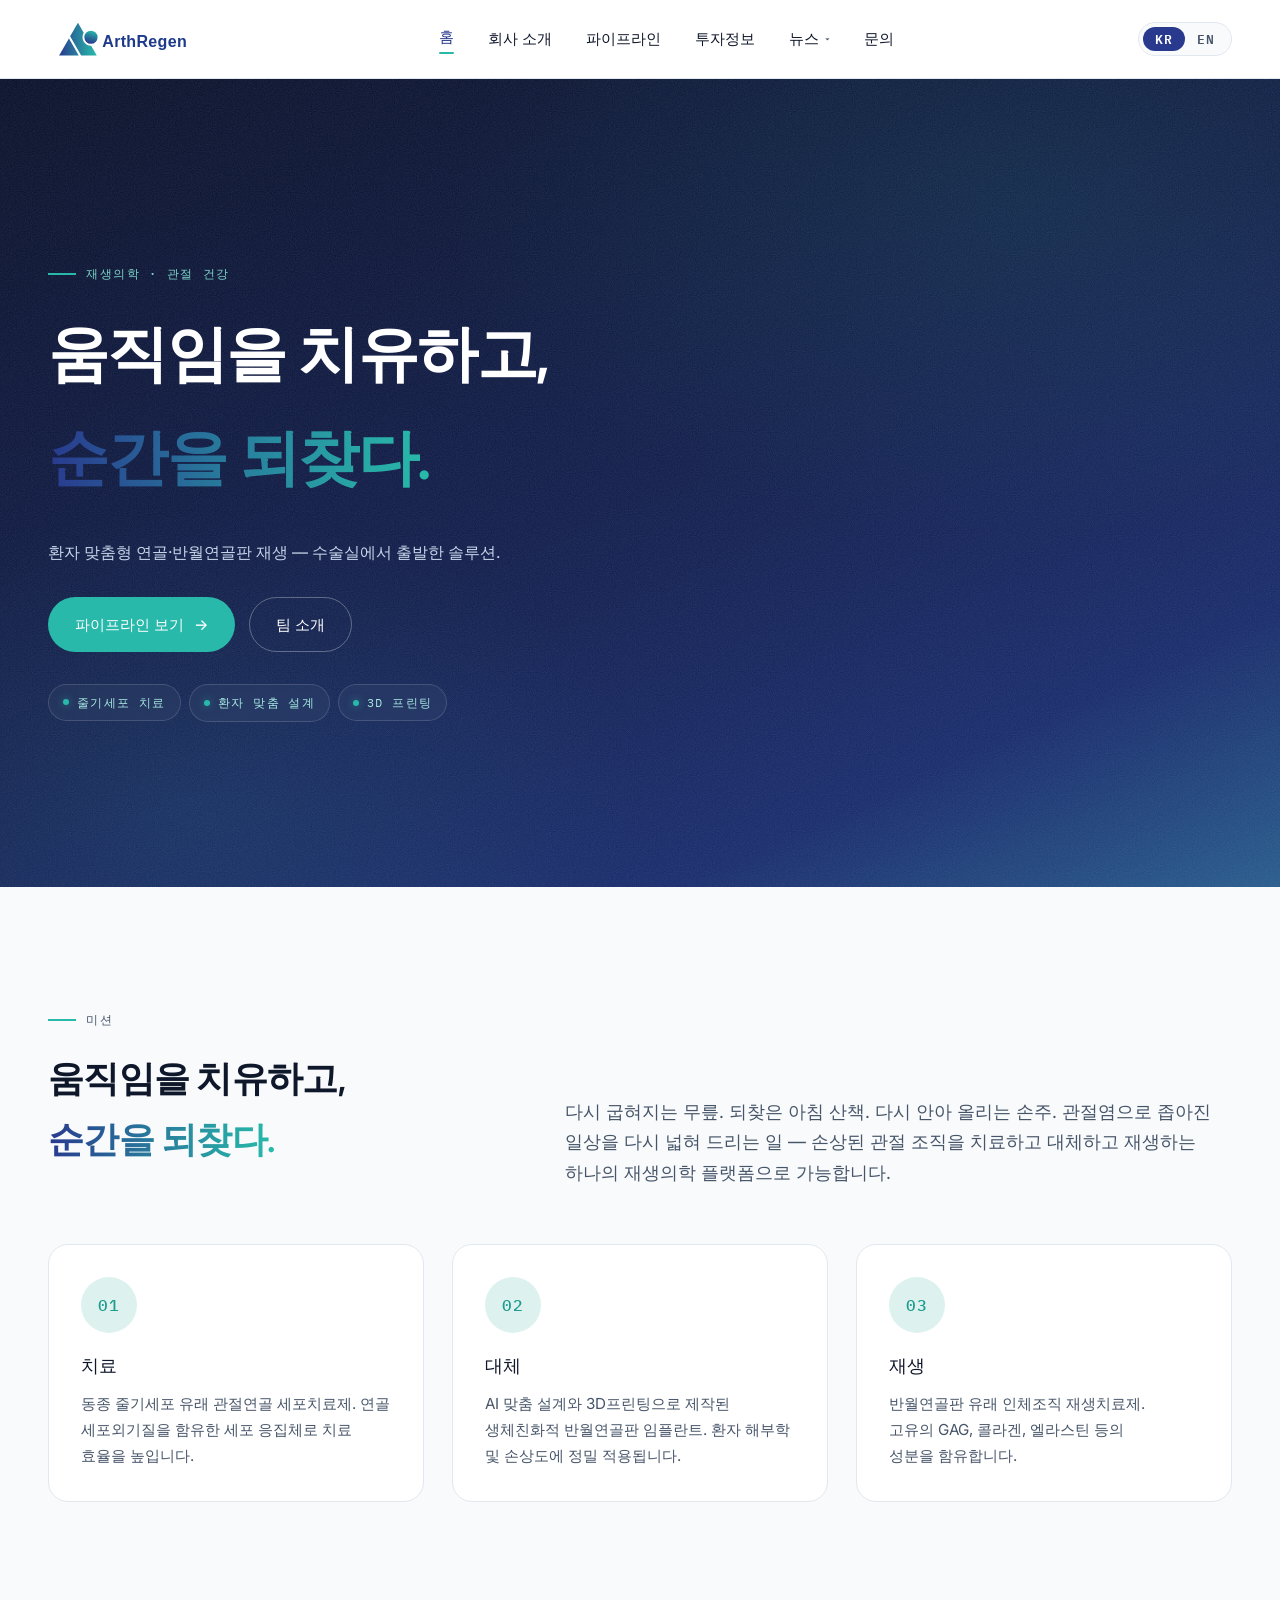
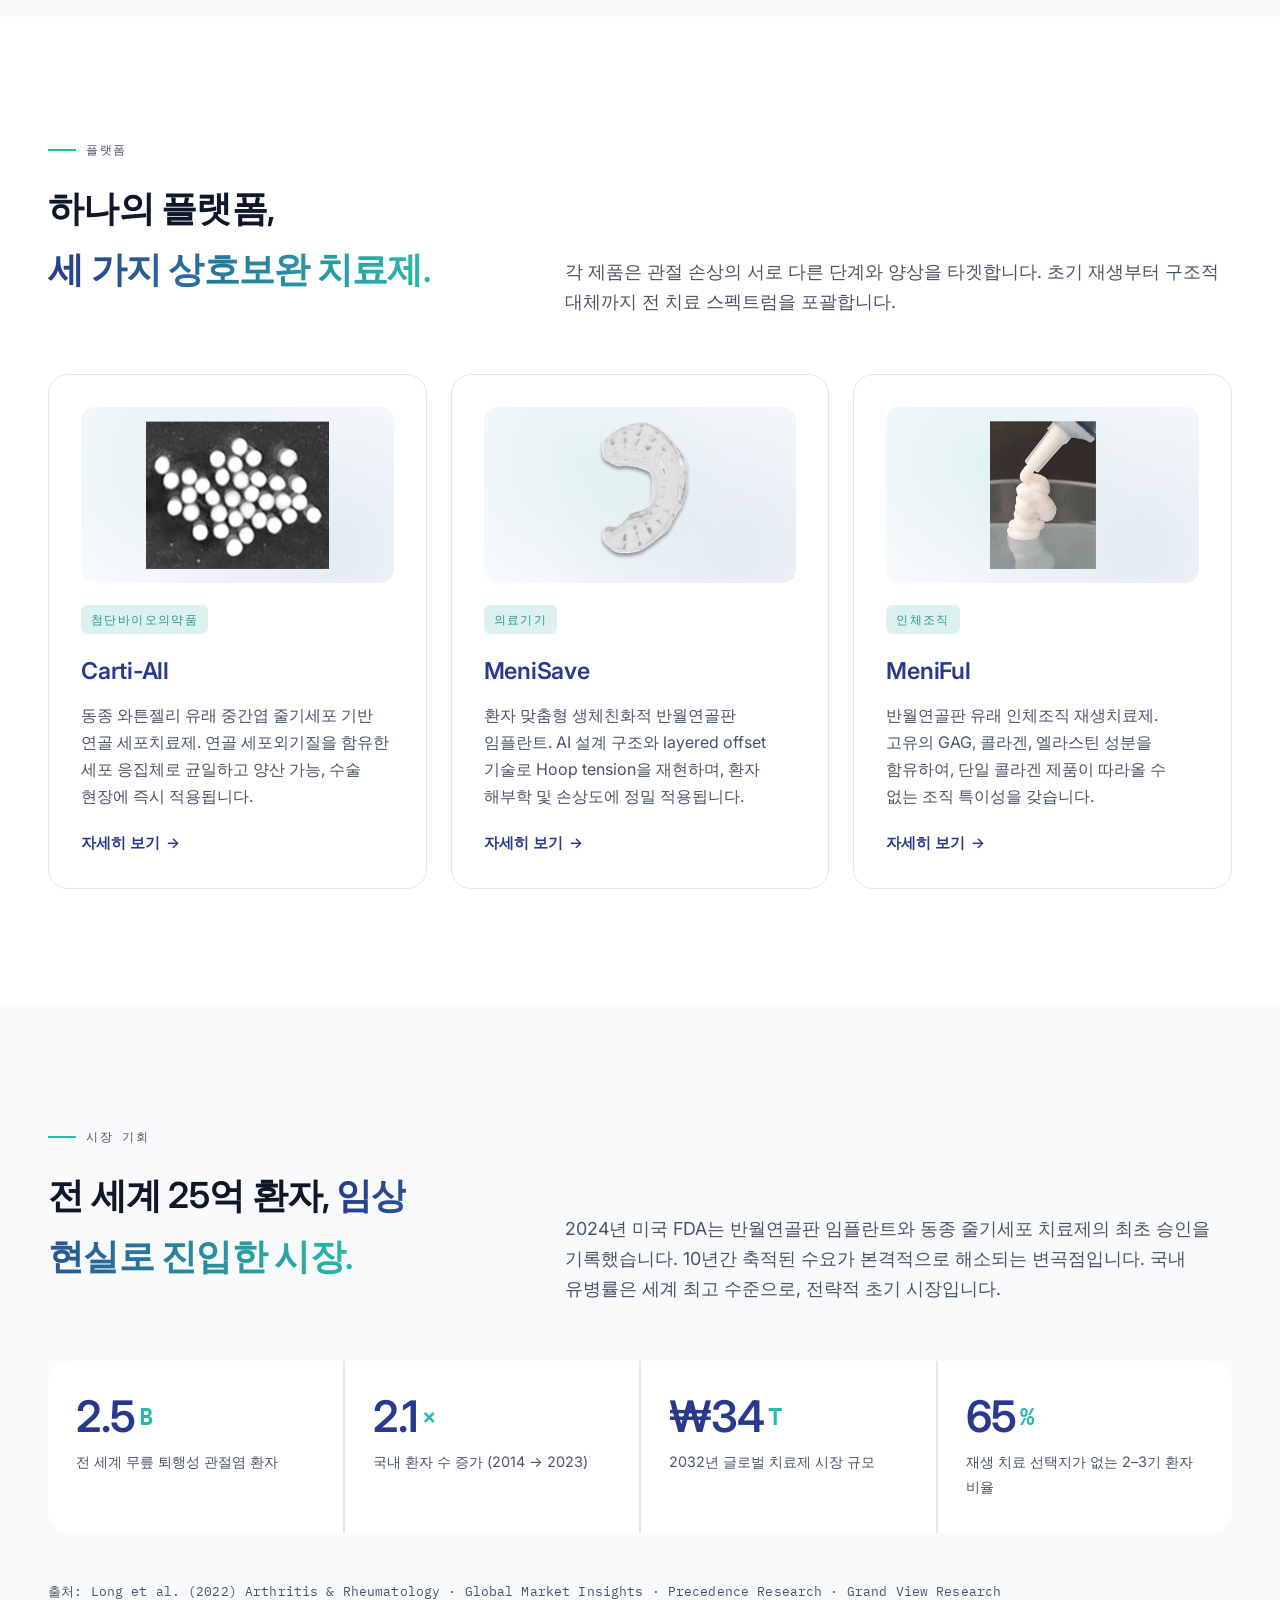
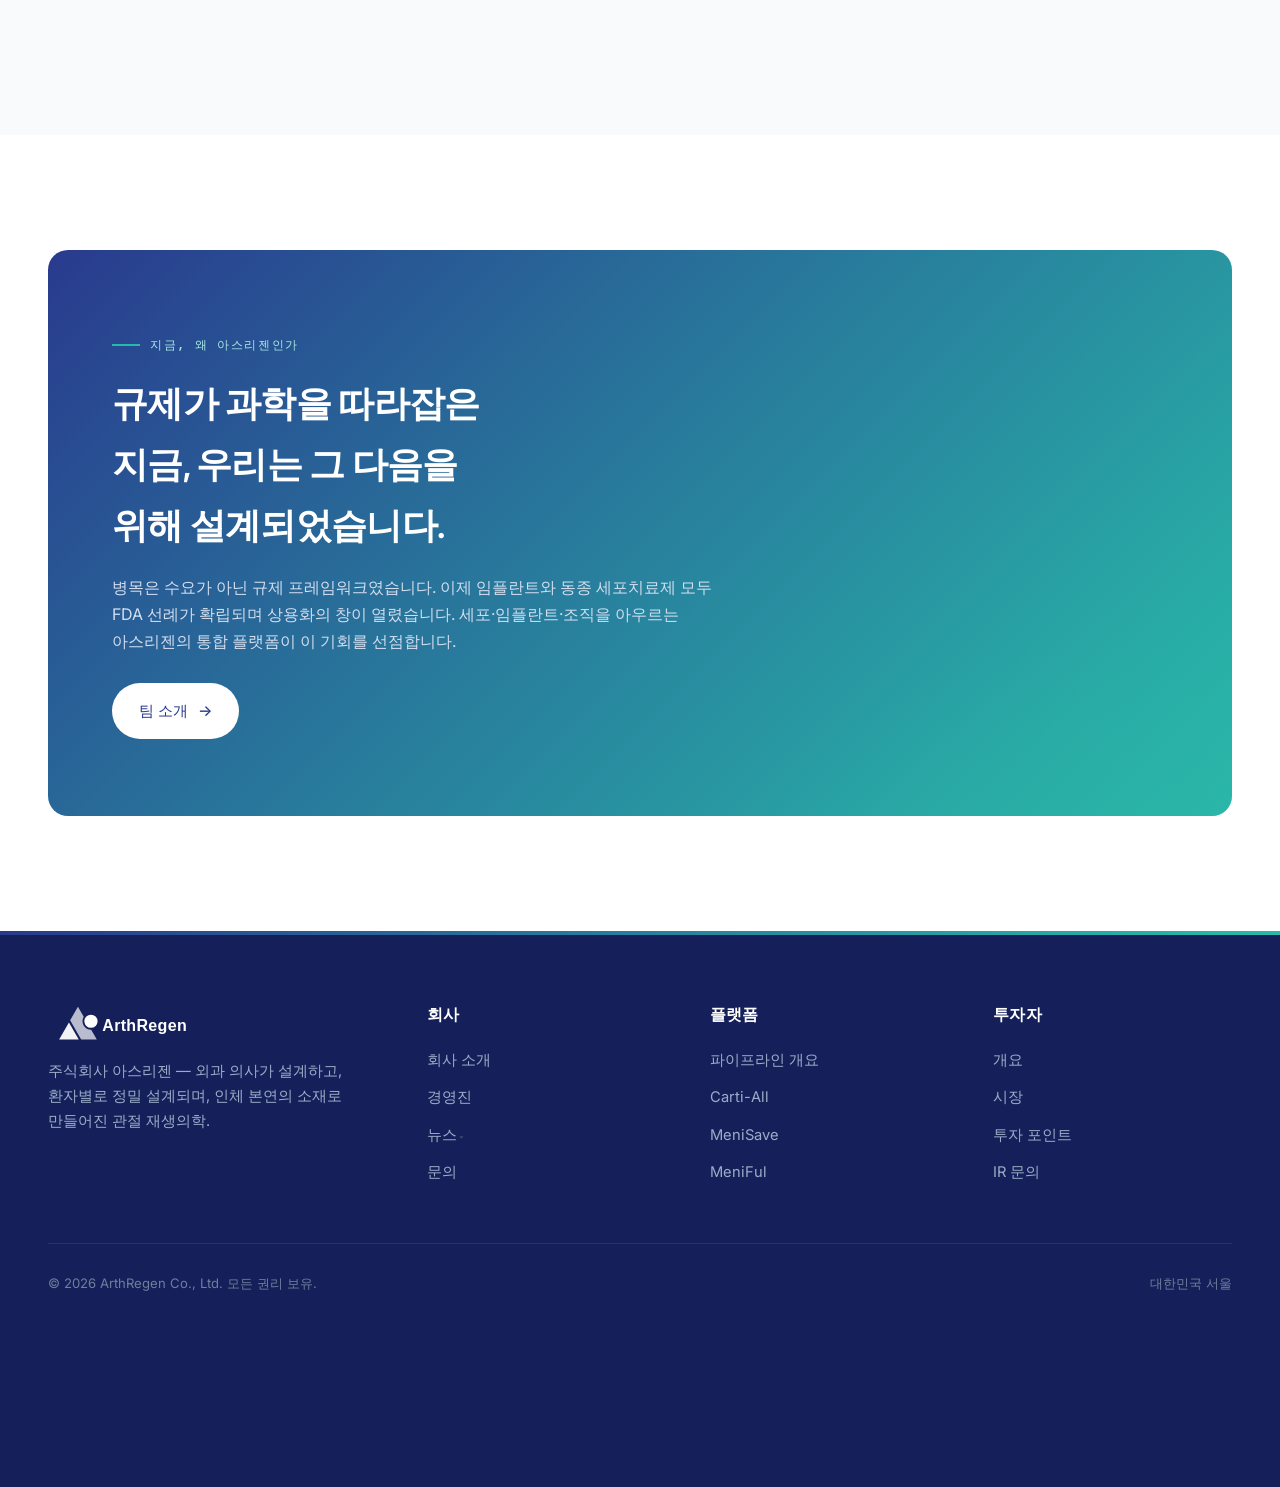
==== index.html @ 5dfd147e "Initial commit: ArthRegen bilingual marketing website - Home, About, Pipeline, Investors, News, Cont" ====
<!DOCTYPE html>
<html lang="ko" data-default-lang="ko">
<head>
  <meta charset="UTF-8" />
  <meta name="viewport" content="width=device-width, initial-scale=1" />
  <title>ArthRegen — Healing motion, Restoring moments</title>
  <meta name="description" content="ArthRegen is a regenerative medicine platform spun out of Samsung Medical Center, designing personalized cartilage and meniscus regeneration therapies — Carti-All, MeniSave, and MeniFul." />
  <meta name="theme-color" content="#1E3A8A" />
  <link rel="icon" type="image/svg+xml" href="assets/img/logo.svg" />
  <link rel="preconnect" href="https://fonts.googleapis.com" />
  <link rel="preconnect" href="https://fonts.gstatic.com" crossorigin />
  <link href="https://fonts.googleapis.com/css2?family=Inter:wght@400;500;600;700&family=IBM+Plex+Mono:wght@400;500&family=Pretendard+Variable&display=swap" rel="stylesheet" />
  <link rel="stylesheet" href="assets/css/styles.css" />
</head>
<body data-lang="ko">

  <a href="#main" class="visually-hidden" style="position:absolute;left:-9999px;">Skip to content</a>

  <!-- ===== NAV ===== -->
  <header class="site-nav">
    <div class="container site-nav__inner">
      <a href="index.html" class="site-nav__logo" aria-label="ArthRegen home">
        <img src="assets/img/logo.svg" alt="ArthRegen" />
      </a>
      <nav aria-label="Primary">
        <ul class="site-nav__links">
          <li><a href="index.html" class="is-active"><span lang="en">Home</span><span lang="ko">홈</span></a></li>
          <li><a href="about.html"><span lang="en">About</span><span lang="ko">회사 소개</span></a></li>
          <li><a href="pipeline.html"><span lang="en">Pipeline</span><span lang="ko">파이프라인</span></a></li>
          <li><a href="investors.html"><span lang="en">Investors</span><span lang="ko">투자정보</span></a></li>
          <li class="has-dropdown"><a href="news.html" aria-haspopup="true" aria-expanded="false"><span lang="en">News</span><span lang="ko">뉴스</span><span class="dropdown-caret" aria-hidden="true">▾</span></a><ul class="site-nav__dropdown" aria-label="News sections"><li><a href="news.html#press"><span lang="en">Press coverage</span><span lang="ko">언론보도</span></a></li><li><a href="news.html#media"><span lang="en">Media</span><span lang="ko">미디어</span></a></li><li><a href="news.html#notices"><span lang="en">Announcements</span><span lang="ko">공지사항</span></a></li></ul></li>
          <li><a href="contact.html"><span lang="en">Contact</span><span lang="ko">문의</span></a></li>
        </ul>
      </nav>
      <div class="site-nav__right">
        <div class="lang-toggle" role="tablist" aria-label="Language">
          <button data-lang-btn="ko" class="is-active" role="tab">KR</button>
          <button data-lang-btn="en" role="tab">EN</button>
        </div>
        <button class="nav-toggle" aria-label="Toggle menu" aria-expanded="false">
          <span></span><span></span><span></span>
        </button>
      </div>
    </div>
  </header>

  <main id="main">

  <!-- ===== HERO ===== -->
  <section class="hero">
    <video class="hero__video" autoplay muted loop playsinline preload="auto" aria-hidden="true">
      <source src="assets/video/hero.mp4" type="video/mp4" />
    </video>
    <div class="container hero__grid">
      <div data-reveal>
        <div class="eyebrow"><span lang="en">Regenerative Medicine · Joint Health</span><span lang="ko">재생의학 · 관절 건강</span></div>
        <h1>
          <span lang="en">Healing motion.<br/><span class="grad">Restoring moments.</span></span>
          <span lang="ko">움직임을 치유하고,<br/><span class="grad">순간을 되찾다.</span></span>
        </h1>
        <p>
          <span lang="en">Personalized cartilage and meniscus regeneration — engineered from the operating room.</span>
          <span lang="ko">환자 맞춤형 연골·반월연골판 재생 — 수술실에서 출발한 솔루션.</span>
        </p>
        <div class="hero__cta">
          <a href="pipeline.html" class="btn btn--accent">
            <span lang="en">Explore the platform</span><span lang="ko">파이프라인 보기</span>
            <span class="arrow">→</span>
          </a>
          <a href="about.html" class="btn btn--ghost" style="color:#fff; border-color: rgba(255,255,255,.3);">
            <span lang="en">Meet the team</span><span lang="ko">팀 소개</span>
          </a>
        </div>
        <ul class="hero__chips" aria-label="Platform highlights">
          <li><span lang="en">Stem-cell therapy</span><span lang="ko">줄기세포 치료</span></li>
          <li><span lang="en">Patient-specific design</span><span lang="ko">환자 맞춤 설계</span></li>
          <li><span lang="en">3D printing</span><span lang="ko">3D 프린팅</span></li>
        </ul>
      </div>
    </div>
  </section>

  <!-- ===== MISSION STRIP ===== -->
  <section class="section section--alt">
    <div class="container sec-head" data-reveal>
      <div>
        <div class="eyebrow"><span lang="en">Our Mission</span><span lang="ko">미션</span></div>
        <h2><span lang="en">Healing motion,<br/><span class="grad">Restoring moments.</span></span><span lang="ko">움직임을 치유하고,<br/><span class="grad">순간을 되찾다.</span></span></h2>
      </div>
      <p class="lead">
        <span lang="en">A knee that bends. A morning walk regained. A grandchild lifted. We help patients whose lives have been narrowed by arthritis return to the moments that matter — through one integrated regenerative platform that treats, replaces, and rebuilds damaged joint tissue.</span>
        <span lang="ko">다시 굽혀지는 무릎. 되찾은 아침 산책. 다시 안아 올리는 손주. 관절염으로 좁아진 일상을 다시 넓혀 드리는 일 — 손상된 관절 조직을 치료하고 대체하고 재생하는 하나의 재생의학 플랫폼으로 가능합니다.</span>
      </p>
    </div>

    <div class="container">
      <div class="pillars" data-reveal>
        <div class="pillar">
          <div class="pillar__icon">01</div>
          <h3><span lang="en">Treat</span><span lang="ko">치료</span></h3>
          <p>
            <span lang="en">Allogeneic stem-cell-derived cartilage cell therapy. Cell aggregates that contain cartilage extracellular matrix improve treatment efficiency.</span>
            <span lang="ko">동종 줄기세포 유래 관절연골 세포치료제. 연골 세포외기질을 함유한 세포 응집체로 치료 효율을 높입니다.</span>
          </p>
        </div>
        <div class="pillar">
          <div class="pillar__icon">02</div>
          <h3><span lang="en">Replace</span><span lang="ko">대체</span></h3>
          <p>
            <span lang="en">Bio-friendly meniscus implant designed with AI customization and produced via 3D printing — applied with precision to each patient's anatomy and damage grade.</span>
            <span lang="ko">AI 맞춤 설계와 3D프린팅으로 제작된 생체친화적 반월연골판 임플란트. 환자 해부학 및 손상도에 정밀 적용됩니다.</span>
          </p>
        </div>
        <div class="pillar">
          <div class="pillar__icon">03</div>
          <h3><span lang="en">Regenerate</span><span lang="ko">재생</span></h3>
          <p>
            <span lang="en">Meniscus-derived human-tissue regenerative therapy. Retains its native components — GAG, collagen, and elastin.</span>
            <span lang="ko">반월연골판 유래 인체조직 재생치료제. 고유의 GAG, 콜라겐, 엘라스틴 등의 성분을 함유합니다.</span>
          </p>
        </div>
      </div>
    </div>
  </section>

  <!-- ===== PRODUCTS ===== -->
  <section class="section">
    <div class="container sec-head" data-reveal>
      <div>
        <div class="eyebrow"><span lang="en">Platform</span><span lang="ko">플랫폼</span></div>
        <h2><span lang="en">One platform.<br/><span class="grad">Three complementary therapies.</span></span><span lang="ko">하나의 플랫폼,<br/><span class="grad">세 가지 상호보완 치료제.</span></span></h2>
      </div>
      <p class="lead">
        <span lang="en">Each product targets a distinct stage and mode of joint damage — together, they cover the full treatment spectrum from early regeneration to structural replacement.</span>
        <span lang="ko">각 제품은 관절 손상의 서로 다른 단계와 양상을 타겟합니다. 초기 재생부터 구조적 대체까지 전 치료 스펙트럼을 포괄합니다.</span>
      </p>
    </div>

    <div class="container">
      <div class="cards cards--3" data-reveal>
        <a class="card card--link" href="pipeline.html#carti-all" aria-label="Carti-All — open product detail">
          <div class="product-visual product-visual--photo">
            <img src="assets/img/products/carti-index.png" alt="Carti-All cell-aggregate spheroids" loading="lazy" />
          </div>
          <span class="card__tag"><span lang="en">Advanced Biologic</span><span lang="ko">첨단바이오의약품</span></span>
          <h3 class="card__name">Carti-All</h3>
          <p class="card__desc">
            <span lang="en">Allogeneic Wharton's-jelly-derived mesenchymal stem-cell cartilage cell therapy. Cell aggregates carrying native cartilage matrix — uniform, scalable, and surgery-ready.</span>
            <span lang="ko">동종 와튼젤리 유래 중간엽 줄기세포 기반 연골 세포치료제. 연골 세포외기질을 함유한 세포 응집체로 균일하고 양산 가능, 수술 현장에 즉시 적용됩니다.</span>
          </p>
          <span class="card__link" aria-hidden="true">
            <span lang="en">Learn more</span><span lang="ko">자세히 보기</span> <span class="arrow">→</span>
          </span>
        </a>

        <a class="card card--link" href="pipeline.html#menisave" aria-label="MeniSave — open product detail">
          <div class="product-visual product-visual--photo">
            <img src="assets/img/products/menisave-index.png" alt="MeniSave patient-specific meniscus implant" loading="lazy" />
          </div>
          <span class="card__tag"><span lang="en">Medical Device</span><span lang="ko">의료기기</span></span>
          <h3 class="card__name">MeniSave</h3>
          <p class="card__desc">
            <span lang="en">Patient-specific, bio-friendly meniscus implant. AI-designed structure with layered-offset hoop-tension geometry — applied with precision to each patient's anatomy and damage grade.</span>
            <span lang="ko">환자 맞춤형 생체친화적 반월연골판 임플란트. AI 설계 구조와 layered offset 기술로 Hoop tension을 재현하며, 환자 해부학 및 손상도에 정밀 적용됩니다.</span>
          </p>
          <span class="card__link" aria-hidden="true">
            <span lang="en">Learn more</span><span lang="ko">자세히 보기</span> <span class="arrow">→</span>
          </span>
        </a>

        <a class="card card--link" href="pipeline.html#meniful" aria-label="MeniFul — open product detail">
          <div class="product-visual product-visual--photo">
            <img src="assets/img/products/meniful-index.png" alt="MeniFul meniscus-derived regenerative tissue" loading="lazy" />
          </div>
          <span class="card__tag"><span lang="en">Human Tissue</span><span lang="ko">인체조직</span></span>
          <h3 class="card__name">MeniFul</h3>
          <p class="card__desc">
            <span lang="en">Meniscus-derived human-tissue regenerative therapy. Retains its native GAG, collagen, and elastin signature — a tissue-specific composition unmatched by single-collagen products.</span>
            <span lang="ko">반월연골판 유래 인체조직 재생치료제. 고유의 GAG, 콜라겐, 엘라스틴 성분을 함유하여, 단일 콜라겐 제품이 따라올 수 없는 조직 특이성을 갖습니다.</span>
          </p>
          <span class="card__link" aria-hidden="true">
            <span lang="en">Learn more</span><span lang="ko">자세히 보기</span> <span class="arrow">→</span>
          </span>
        </a>
      </div>
    </div>
  </section>

  <!-- ===== MARKET OPPORTUNITY ===== -->
  <section class="section section--alt">
    <div class="container sec-head" data-reveal>
      <div>
        <div class="eyebrow"><span lang="en">Market Opportunity</span><span lang="ko">시장 기회</span></div>
        <h2><span lang="en">A 2.5 billion-patient market, <span class="grad">entering inflection.</span></span><span lang="ko">전 세계 25억 환자, <span class="grad">임상 현실로 진입한 시장.</span></span></h2>
      </div>
      <p class="lead">
        <span lang="en">In 2024, the U.S. FDA recorded the first-ever approvals of a meniscus implant and an allogeneic stem-cell therapy. A decade of pent-up demand is unwinding into a real commercialization window — and Korea, with the world's highest arthritis prevalence, is our beachhead.</span>
        <span lang="ko">2024년 미국 FDA는 반월연골판 임플란트와 동종 줄기세포 치료제의 최초 승인을 기록했습니다. 10년간 축적된 수요가 본격적으로 해소되는 변곡점입니다. 국내 유병률은 세계 최고 수준으로, 전략적 초기 시장입니다.</span>
      </p>
    </div>

    <div class="container">
      <div class="stats" data-reveal>
        <div class="stat">
          <div class="stat__num">2.5<em>B</em></div>
          <div class="stat__label"><span lang="en">Global patients with knee osteoarthritis</span><span lang="ko">전 세계 무릎 퇴행성 관절염 환자</span></div>
        </div>
        <div class="stat">
          <div class="stat__num">2.1<em>×</em></div>
          <div class="stat__label"><span lang="en">Korean patient growth, 2014 → 2023</span><span lang="ko">국내 환자 수 증가 (2014 → 2023)</span></div>
        </div>
        <div class="stat">
          <div class="stat__num">₩34<em>T</em></div>
          <div class="stat__label"><span lang="en">Global arthritis therapeutics market by 2032</span><span lang="ko">2032년 글로벌 치료제 시장 규모</span></div>
        </div>
        <div class="stat">
          <div class="stat__num">65<em>%</em></div>
          <div class="stat__label"><span lang="en">Patients in stages 2–3 with no regenerative option</span><span lang="ko">재생 치료 선택지가 없는 2–3기 환자 비율</span></div>
        </div>
      </div>

      <p class="mt-l mono">
        <span lang="en">Sources: Long et al. (2022) Arthritis &amp; Rheumatology · Global Market Insights · Precedence Research · Grand View Research</span>
        <span lang="ko">출처: Long et al. (2022) Arthritis &amp; Rheumatology · Global Market Insights · Precedence Research · Grand View Research</span>
      </p>
    </div>
  </section>

  <!-- ===== CALLOUT ===== -->
  <section class="section">
    <div class="container" data-reveal>
      <div class="callout">
        <div class="eyebrow callout__eyebrow"><span lang="en">Why now</span><span lang="ko">지금, 왜 아스리젠인가</span></div>
        <h2>
          <span lang="en">Regulation caught up with science. We're built for what comes next.</span>
          <span lang="ko">규제가 과학을 따라잡은 지금, 우리는 그 다음을 위해 설계되었습니다.</span>
        </h2>
        <p class="mt-s">
          <span lang="en">Demand was never the bottleneck — regulatory frameworks were. With FDA precedent now established for both implants and allogeneic cell therapies, the commercialization window has opened. ArthRegen's integrated stack — cells, implants, and tissue — is positioned to capture it.</span>
          <span lang="ko">병목은 수요가 아닌 규제 프레임워크였습니다. 이제 임플란트와 동종 세포치료제 모두 FDA 선례가 확립되며 상용화의 창이 열렸습니다. 세포·임플란트·조직을 아우르는 아스리젠의 통합 플랫폼이 이 기회를 선점합니다.</span>
        </p>
        <div class="hero__cta mt-m">
          <a href="about.html" class="btn btn--on-dark">
            <span lang="en">Meet the team</span><span lang="ko">팀 소개</span> <span class="arrow">→</span>
          </a>
        </div>
      </div>
    </div>
  </section>

  </main>

  <!-- ===== FOOTER ===== -->
  <footer class="site-footer">
    <div class="container">
      <div class="site-footer__grid">
        <div class="site-footer__brand">
          <img src="assets/img/logo-white.svg" alt="ArthRegen" class="site-footer__brand-img" />
          <p>
            <span lang="en">ArthRegen Co., Ltd. — surgeon-designed, precision-engineered, bio-native regenerative medicine for damaged joints.</span>
            <span lang="ko">주식회사 아스리젠 — 외과 의사가 설계하고, 환자별로 정밀 설계되며, 인체 본연의 소재로 만들어진 관절 재생의학.</span>
          </p>
        </div>
        <div>
          <h4><span lang="en">Company</span><span lang="ko">회사</span></h4>
          <ul>
            <li><a href="about.html"><span lang="en">About</span><span lang="ko">회사 소개</span></a></li>
            <li><a href="about.html#team"><span lang="en">Leadership</span><span lang="ko">경영진</span></a></li>
            <li class="has-dropdown"><a href="news.html" aria-haspopup="true" aria-expanded="false"><span lang="en">News</span><span lang="ko">뉴스</span><span class="dropdown-caret" aria-hidden="true">▾</span></a><ul class="site-nav__dropdown" aria-label="News sections"><li><a href="news.html#press"><span lang="en">Press coverage</span><span lang="ko">언론보도</span></a></li><li><a href="news.html#media"><span lang="en">Media</span><span lang="ko">미디어</span></a></li><li><a href="news.html#notices"><span lang="en">Announcements</span><span lang="ko">공지사항</span></a></li></ul></li>
            <li><a href="contact.html"><span lang="en">Contact</span><span lang="ko">문의</span></a></li>
          </ul>
        </div>
        <div>
          <h4><span lang="en">Platform</span><span lang="ko">플랫폼</span></h4>
          <ul>
            <li><a href="pipeline.html"><span lang="en">Pipeline overview</span><span lang="ko">파이프라인 개요</span></a></li>
            <li><a href="pipeline.html#carti-all">Carti-All</a></li>
            <li><a href="pipeline.html#menisave">MeniSave</a></li>
            <li><a href="pipeline.html#meniful">MeniFul</a></li>
          </ul>
        </div>
        <div>
          <h4><span lang="en">Investors</span><span lang="ko">투자자</span></h4>
          <ul>
            <li><a href="investors.html"><span lang="en">Overview</span><span lang="ko">개요</span></a></li>
            <li><a href="investors.html#market"><span lang="en">Market</span><span lang="ko">시장</span></a></li>
            <li><a href="investors.html#why"><span lang="en">Why ArthRegen</span><span lang="ko">투자 포인트</span></a></li>
            <li><a href="contact.html"><span lang="en">IR contact</span><span lang="ko">IR 문의</span></a></li>
          </ul>
        </div>
      </div>
      <div class="site-footer__bottom">
        <div>&copy; <span data-year>2026</span> ArthRegen Co., Ltd. <span lang="en">All rights reserved.</span><span lang="ko">모든 권리 보유.</span></div>
        <div><span lang="en">Seoul, Republic of Korea</span><span lang="ko">대한민국 서울</span></div>
      </div>
    </div>
  </footer>

  <script src="assets/js/main.js"></script>
</body>
</html>
---- assets/css/styles.css ----
/* ============================================================
   ArthRegen — Brand System v0.2 implementation
   Strategic palette: Navy #1E3A8A · Blue #2168A0 · Teal #2DB1A4
   Type pair: Inter (Latin) + Pretendard (Korean) + IBM Plex Mono (data)
   ============================================================ */

:root {
  /* ---- Brand colors (logo-sampled, per Brand Guidelines deck) ---- */
  --navy: #293a8e;          /* gradient stop 0 — primary type, mark, primary UI */
  --navy-700: #1f2c70;
  --navy-900: #15205a;
  --blue: #28759b;          /* gradient .42 stop — mid-tone, secondary type */
  --blue-mid: #28a6a5;      /* gradient .81 stop — interpolated mid-teal */
  --teal: #28b9aa;          /* gradient endpoint — accent, data highlights */
  --teal-600: #1f9b90;
  --teal-100: #ddf2ef;

  /* ---- Neutrals ---- */
  --ink: #0F172A;           /* body type on light surfaces */
  --slate: #475569;         /* secondary type, captions */
  --mist: #E2E8F0;          /* dividers, subtle backgrounds */
  --bone: #F8FAFC;          /* page backgrounds */
  --line: #E2E8F0;
  --bg: #FFFFFF;
  --bg-alt: #F8FAFC;
  --bg-soft: #EEF2F8;
  --muted: #475569;
  --text: #0F172A;

  /* ---- Signature gradient (4-stop, matches Brand Guidelines deck) ---- */
  --grad-brand: linear-gradient(90deg,
    #293a8e 0%,
    #28759b 42%,
    #28a6a5 81%,
    #28b9aa 100%);
  --grad-brand-diag: linear-gradient(135deg,
    #293a8e 0%,
    #28759b 42%,
    #28a6a5 81%,
    #28b9aa 100%);
  --grad-brand-soft: linear-gradient(135deg,
    rgba(41,58,142,.92) 0%,
    rgba(40,117,155,.86) 42%,
    rgba(40,166,165,.80) 81%,
    rgba(40,185,170,.75) 100%);

  /* ---- Typography (per Brand System §6) ---- */
  --f-sans: 'Inter','Pretendard Variable','Pretendard',-apple-system,BlinkMacSystemFont,'Segoe UI','Helvetica Neue',Arial,'Apple SD Gothic Neo','Noto Sans KR',sans-serif;
  --f-display: var(--f-sans);
  --f-mono: 'IBM Plex Mono', ui-monospace, SFMono-Regular, Menlo, Consolas, monospace;

  /* ---- Rhythm ---- */
  --container: 1240px;
  --radius: 12px;
  --radius-lg: 20px;
  /* Restrained, clinical-brand shadows (deck §motion: calm, restrained) */
  --shadow-sm: 0 1px 2px rgba(15,23,42,.04), 0 1px 1px rgba(15,23,42,.03);
  --shadow-md: 0 4px 12px rgba(15,23,42,.06), 0 1px 2px rgba(15,23,42,.04);
  --shadow-lg: 0 12px 32px rgba(15,23,42,.08), 0 2px 6px rgba(15,23,42,.04);
  --shadow-focus: 0 0 0 3px rgba(40,185,170,.35);
  --nav-h: 78px;
  --ease: cubic-bezier(.22,.61,.36,1);
  --ease-settle: cubic-bezier(.16,1,.3,1);
}

/* -------- Skip link & a11y -------- */
.skip-link {
  position: absolute;
  left: 8px; top: 8px;
  background: var(--navy);
  color: #fff;
  padding: 10px 16px;
  border-radius: 8px;
  font-weight: 600;
  font-size: .9rem;
  z-index: 200;
  transform: translateY(-150%);
  transition: transform .2s var(--ease);
}
.skip-link:focus { transform: translateY(0); color: #fff; }
.visually-hidden:not(:focus):not(:active) {
  clip: rect(0 0 0 0);
  clip-path: inset(50%);
  height: 1px; width: 1px;
  overflow: hidden;
  position: absolute;
  white-space: nowrap;
}

/* -------- Reset & base -------- */
*, *::before, *::after { box-sizing: border-box; }
html {
  -webkit-text-size-adjust: 100%;
  scroll-behavior: smooth;
  /* Match the footer color so any overscroll (macOS rubber-band) past the
     footer or extra space on tall viewports doesn't reveal a white gap. */
  background: var(--navy-900);
}
body {
  margin: 0;
  font-family: var(--f-sans);
  font-size: 16px;
  line-height: 1.6;            /* Latin default per §3.6 */
  color: var(--ink);
  background: var(--bg);
  /* Sticky footer pattern: body fills the viewport and main grows to fill the
     space, so on short pages the footer hugs the viewport bottom — no blank
     space between content and footer. */
  min-height: 100vh;
  display: flex;
  flex-direction: column;
  -webkit-font-smoothing: antialiased;
  -moz-osx-font-smoothing: grayscale;
}
img, svg { max-width: 100%; display: block; }
/* Make <main> grow to fill the body's flex column, pushing the footer to the
   viewport bottom on short pages. */
main { flex: 1 0 auto; display: block; }
.site-footer { flex-shrink: 0; }
a { color: var(--navy); text-decoration: none; transition: color .2s var(--ease); }
a:hover { color: var(--teal-600); }
:focus-visible { outline: 3px solid rgba(45,177,164,.55); outline-offset: 2px; border-radius: 6px; }

h1, h2, h3, h4 {
  font-family: var(--f-display);
  color: var(--ink);
  letter-spacing: -0.018em;
  line-height: 1.15;
  margin: 0 0 .5em;
  font-weight: 600;            /* SemiBold per spec §6.6 */
  text-wrap: balance;
}
h1 { font-size: clamp(2rem, 4.4vw, 3.5rem); letter-spacing: -0.025em; line-height: 1.05; }
h2 { font-size: clamp(1.55rem, 2.8vw, 2.4rem); letter-spacing: -0.02em; line-height: 1.15; }
h3 { font-size: clamp(1.1rem, 1.5vw, 1.35rem); font-weight: 500; letter-spacing: -0.01em; }
p  { margin: 0 0 1rem; text-wrap: pretty; }
::selection { background: rgba(40,185,170,.35); color: var(--ink); }

/* Korean rhythm: tighter break logic, taller line-height */
:lang(ko) { word-break: keep-all; line-break: strict; line-height: 1.7; }
[lang="ko"] { line-height: 1.7; }

/* Mono accent class */
.mono, code, samp, kbd { font-family: var(--f-mono); }
.mono { color: var(--slate); font-size: .82em; letter-spacing: .01em; }

/* -------- Layout -------- */
.container { max-width: var(--container); margin: 0 auto; padding: 0 28px; }
.section { padding: clamp(64px, 9vw, 120px) 0; }
.section--alt { background: var(--bg-alt); }
.section--dark { background: var(--navy-900); color: #cfd7e6; }
.section--dark h1, .section--dark h2, .section--dark h3 { color: #fff; }

.eyebrow {
  display: inline-flex;
  align-items: center;
  gap: 10px;
  font-family: var(--f-mono);
  font-size: 12px;
  font-weight: 500;
  letter-spacing: .14em;
  text-transform: uppercase;
  color: var(--slate);
  margin-bottom: 18px;
}
.eyebrow::before {
  content: "";
  width: 28px;
  height: 2px;
  background: var(--teal);
}

/* Signature gradient text — for headline emphasis (Brand Guidelines pattern) */
.grad {
  background: var(--grad-brand);
  -webkit-background-clip: text;
          background-clip: text;
  color: transparent;
  -webkit-text-fill-color: transparent;
  /* Fallback if background-clip:text isn't supported */
}
@supports not (background-clip: text) {
  .grad { color: var(--teal); -webkit-text-fill-color: currentColor; }
}

.lead {
  font-size: clamp(1.05rem, 1.4vw, 1.18rem);
  color: var(--slate);
  max-width: 62ch;
}

/* -------- Buttons -------- */
.btn {
  display: inline-flex;
  align-items: center;
  gap: 10px;
  padding: 14px 26px;
  font: 500 .95rem/1 var(--f-sans);
  border-radius: 999px;
  border: 1px solid transparent;
  cursor: pointer;
  transition: all .25s var(--ease);
  white-space: nowrap;
}
.btn--primary { background: var(--navy); color: #fff; }
.btn--primary:hover { background: var(--navy-700); color: #fff; transform: translateY(-1px); box-shadow: var(--shadow-md); }
.btn--accent { background: var(--teal); color: #fff; }
.btn--accent:hover { background: var(--teal-600); color: #fff; transform: translateY(-1px); box-shadow: var(--shadow-md); }
.btn--ghost { background: transparent; color: var(--navy); border-color: rgba(30,58,138,.25); }
.btn--ghost:hover { border-color: var(--navy); color: var(--navy); }
.btn--on-dark { background: #fff; color: var(--navy); }
.btn--on-dark:hover { background: var(--teal-100); color: var(--navy); }
.btn .arrow { transition: transform .25s var(--ease); }
.btn:hover .arrow { transform: translateX(4px); }

/* -------- Nav -------- */
.site-nav {
  position: sticky;
  top: 0;
  z-index: 50;
  background: rgba(255,255,255,.92);
  backdrop-filter: saturate(180%) blur(14px);
  -webkit-backdrop-filter: saturate(180%) blur(14px);
  border-bottom: 1px solid var(--line);
}
.site-nav__inner {
  display: flex;
  align-items: center;
  justify-content: space-between;
  height: var(--nav-h);
  gap: 24px;
}
.site-nav__logo {
  display: inline-flex;
  align-items: center;
  text-decoration: none;
  line-height: 1;
}
.site-nav__logo img {
  display: block;
  width: auto;
  height: 44px;
}
@media (max-width: 720px) {
  .site-nav__logo img { height: 38px; }
}

/* Footer brand logo */
.site-footer__brand-img {
  height: 44px;
  width: auto;
  display: block;
  margin-bottom: 4px;
}
.site-nav__links {
  display: flex;
  align-items: center;
  gap: 6px;
  list-style: none;
  margin: 0;
  padding: 0;
}
.site-nav__links a {
  display: inline-block;
  padding: 10px 14px;
  font-weight: 500;
  font-size: .94rem;
  color: var(--ink);
  border-radius: 8px;
  transition: background .2s var(--ease), color .2s var(--ease);
}
.site-nav__links a:hover { background: var(--bg-soft); color: var(--navy); }
.site-nav__links a.is-active { color: var(--navy); }

/* ── Dropdown sub-menu ── */
.site-nav__links li.has-dropdown { position: relative; }
.site-nav__links li.has-dropdown > a { display: inline-flex; align-items: center; gap: 4px; }
.dropdown-caret {
  display: inline-block;
  font-size: .65em;
  transition: transform .2s var(--ease);
  margin-left: 2px;
  color: var(--slate);
}
.site-nav__dropdown {
  position: absolute;
  top: 100%;
  left: 0;
  min-width: 220px;
  background: #fff;
  border: 1px solid var(--line);
  border-radius: 12px;
  box-shadow: var(--shadow-md);
  list-style: none;
  margin: 6px 0 0;
  padding: 6px;
  opacity: 0;
  visibility: hidden;
  transform: translateY(-4px);
  transition: opacity .18s var(--ease), transform .18s var(--ease), visibility .18s var(--ease);
  z-index: 60;
}
.site-nav__dropdown li { margin: 0; }
.site-nav__dropdown a {
  display: block;
  padding: 10px 14px;
  font-size: .9rem;
  font-weight: 500;
  color: var(--ink);
  border-radius: 8px;
  transition: background .15s var(--ease), color .15s var(--ease);
}
.site-nav__dropdown a:hover,
.site-nav__dropdown a:focus-visible {
  background: var(--bg-soft);
  color: var(--navy);
}
/* Show on hover (desktop) and keyboard focus */
.site-nav__links li.has-dropdown:hover > .site-nav__dropdown,
.site-nav__links li.has-dropdown:focus-within > .site-nav__dropdown,
.site-nav__links li.has-dropdown.is-open > .site-nav__dropdown {
  opacity: 1;
  visibility: visible;
  transform: translateY(0);
}
.site-nav__links li.has-dropdown:hover > a > .dropdown-caret,
.site-nav__links li.has-dropdown:focus-within > a > .dropdown-caret,
.site-nav__links li.has-dropdown.is-open > a > .dropdown-caret {
  transform: rotate(180deg);
  color: var(--navy);
}
.site-nav__links a.is-active::after {
  content: "";
  display: block;
  height: 2px;
  background: var(--teal);
  margin-top: 2px;
  border-radius: 2px;
}
.site-nav__right { display: flex; align-items: center; gap: 14px; }

.lang-toggle {
  display: inline-flex;
  align-items: center;
  background: var(--bg-alt);
  border-radius: 999px;
  padding: 4px;
  border: 1px solid var(--line);
}
.lang-toggle button {
  appearance: none;
  border: 0;
  background: transparent;
  color: var(--slate);
  padding: 6px 12px;
  font: 600 .8rem/1 var(--f-mono);
  letter-spacing: .08em;
  border-radius: 999px;
  cursor: pointer;
  transition: all .2s var(--ease);
}
.lang-toggle button.is-active {
  background: var(--navy);
  color: #fff;
}

.nav-toggle {
  appearance: none;
  display: none;
  border: 0;
  background: transparent;
  padding: 8px;
  cursor: pointer;
}
.nav-toggle span {
  display: block; width: 22px; height: 2px; background: var(--ink); margin: 5px 0; border-radius: 2px;
  transition: transform .25s var(--ease), opacity .2s var(--ease);
}

@media (max-width: 1080px) {
  .site-nav__links a { padding: 10px 10px; font-size: .9rem; }
}
@media (max-width: 960px) {
  .nav-toggle { display: block; }
  .site-nav__links {
    position: absolute;
    top: var(--nav-h);
    left: 0; right: 0;
    flex-direction: column;
    align-items: stretch;
    background: #fff;
    padding: 12px 20px 24px;
    border-bottom: 1px solid var(--line);
    gap: 0;
    transform: translateY(-12px);
    opacity: 0;
    pointer-events: none;
    transition: all .25s var(--ease);
    max-height: calc(100vh - var(--nav-h));
    overflow-y: auto;
  }
  .site-nav.is-open .site-nav__links { transform: translateY(0); opacity: 1; pointer-events: auto; }
  .site-nav__links a { padding: 14px 10px; border-bottom: 1px solid var(--line); border-radius: 0; }

  /* Mobile dropdown — render inline (nested) instead of absolute popover */
  .site-nav__dropdown {
    position: static;
    box-shadow: none;
    border: 0;
    border-radius: 0;
    margin: 0;
    padding: 0;
    opacity: 1;
    visibility: visible;
    transform: none;
    background: var(--bg-alt);
    max-height: 0;
    overflow: hidden;
    transition: max-height .25s var(--ease);
  }
  .site-nav__links li.has-dropdown.is-open > .site-nav__dropdown { max-height: 280px; }
  .site-nav__dropdown a {
    padding: 12px 24px;
    font-size: .9rem;
    border-radius: 0;
    border-bottom: 1px solid var(--line);
  }
  .site-nav__dropdown li:last-child a { border-bottom: 0; }
}

/* -------- Hero -------- */
.hero {
  position: relative;
  overflow: hidden;
  isolation: isolate;
  /* Fallback in case the video doesn't load */
  background:
    radial-gradient(1100px 620px at 78% 12%, rgba(40,185,170,.20), transparent 60%),
    radial-gradient(820px 540px at 12% 92%, rgba(40,117,155,.28), transparent 60%),
    linear-gradient(155deg, #0a1a4a 0%, #15296b 50%, #1f2c70 100%);
  color: #e6ecf7;
  padding: clamp(80px, 11vw, 140px) 0 clamp(80px, 10vw, 130px);
}
/* Background video */
.hero__video {
  position: absolute;
  inset: 0;
  width: 100%;
  height: 100%;
  object-fit: cover;
  object-position: center;
  z-index: -3;
  pointer-events: none;
  /* Slight desaturation + brightness pull-down + raised contrast for richer base */
  filter: saturate(0.85) brightness(0.72) contrast(1.25);
}
/* Brand-color overlay layered on top of the video — deeper navy for text contrast */
.hero::before {
  content: "";
  position: absolute; inset: 0;
  z-index: -2;
  background:
    /* Subtle ambient blooms in brand colors */
    radial-gradient(900px 520px at 80% 15%, rgba(40,185,170,.10), transparent 65%),
    radial-gradient(700px 460px at 15% 90%, rgba(40,117,155,.16), transparent 65%),
    /* Main overlay: deeper navy, dominates the surface so headline copy reads clearly */
    linear-gradient(155deg, rgba(6,14,40,.94) 0%, rgba(15,26,72,.90) 50%, rgba(21,41,107,.84) 80%, rgba(40,117,155,.62) 100%);
  pointer-events: none;
}
/* Organic film-grain texture + soft vignette for legibility */
.hero::after {
  content: "";
  position: absolute; inset: 0;
  z-index: -1;
  background:
    /* Procedurally generated fractal-noise grain (SVG turbulence, white at low alpha) */
    url("data:image/svg+xml;utf8,<svg xmlns='http://www.w3.org/2000/svg' viewBox='0 0 240 240'><filter id='n'><feTurbulence type='fractalNoise' baseFrequency='0.95' numOctaves='2' stitchTiles='stitch'/><feColorMatrix values='0 0 0 0 1  0 0 0 0 1  0 0 0 0 1  0 0.16 0 0 0'/></filter><rect width='100%25' height='100%25' filter='url(%23n)'/></svg>") 0 0 / 240px 240px,
    /* Soft side vignette */
    radial-gradient(ellipse 70% 50% at 30% 50%, rgba(10,26,74,.22), transparent 70%),
    /* Dark-to-light vertical wash: darker at top, lighter toward the bottom */
    linear-gradient(180deg, rgba(6,12,32,.32) 0%, rgba(6,12,32,.10) 45%, transparent 100%);
  /* Subtle blend to avoid the grain feeling like an overlay sheet */
  mix-blend-mode: normal;
  pointer-events: none;
  opacity: .65;
}

.hero h1 {
  color: #fff;
  max-width: 18ch;
  font-size: clamp(2.2rem, 5vw, 3.8rem);
  letter-spacing: -0.025em;
  line-height: 1.05;
}
.hero .eyebrow { color: #7cd6cb; }
.hero .eyebrow::before { background: #28b9aa; }
.hero p {
  color: #c8d4ea;
  font-size: clamp(1rem, 1.25vw, 1.12rem);
  max-width: 46ch;
  line-height: 1.6;
}
.hero__cta { margin-top: 30px; display: flex; gap: 14px; flex-wrap: wrap; }

.hero__chips {
  list-style: none;
  padding: 0;
  margin: 32px 0 0;
  display: flex;
  flex-wrap: wrap;
  gap: 8px;
}
.hero__chips li {
  display: inline-flex;
  align-items: center;
  gap: 8px;
  padding: 8px 14px;
  border: 1px solid rgba(255,255,255,.14);
  background: rgba(255,255,255,.04);
  backdrop-filter: blur(8px);
  -webkit-backdrop-filter: blur(8px);
  border-radius: 999px;
  font-family: var(--f-mono);
  font-size: .72rem;
  letter-spacing: .12em;
  text-transform: uppercase;
  color: #a6e9e1;
  white-space: nowrap;
}
.hero__chips li::before {
  content: "";
  width: 6px;
  height: 6px;
  border-radius: 50%;
  background: var(--teal);
  box-shadow: 0 0 8px rgba(40,185,170,.6);
}

.hero__grid {
  display: grid;
  grid-template-columns: minmax(0, 720px);
  gap: 60px;
  align-items: center;
  min-height: clamp(420px, 60vh, 620px);
}
@media (max-width: 860px) {
  .hero__chips { margin-top: 26px; }
}

/* -------- Section header -------- */
.sec-head {
  display: grid;
  grid-template-columns: minmax(260px, 1fr) 1.4fr;
  gap: 40px;
  align-items: end;
  margin-bottom: 56px;
}
.sec-head p { margin: 0; }
@media (max-width: 820px) {
  .sec-head { grid-template-columns: 1fr; gap: 16px; }
}

/* -------- Cards -------- */
.cards { display: grid; gap: 24px; }
.cards--3 { grid-template-columns: repeat(3, 1fr); }
.cards--2 { grid-template-columns: repeat(2, 1fr); }
@media (max-width: 960px) { .cards--3 { grid-template-columns: 1fr 1fr; } }
@media (max-width: 680px) { .cards--3, .cards--2 { grid-template-columns: 1fr; } }

.card {
  background: #fff;
  border: 1px solid var(--line);
  border-radius: var(--radius-lg);
  padding: 32px;
  transition: transform .25s var(--ease), box-shadow .25s var(--ease), border-color .25s var(--ease);
  display: flex; flex-direction: column; height: 100%;
}
.card:hover { transform: translateY(-4px); box-shadow: var(--shadow-md); border-color: transparent; }

/* Whole-card link variant */
a.card.card--link { text-decoration: none; color: inherit; }
a.card.card--link:hover { color: inherit; }
a.card.card--link:hover .card__link { color: var(--teal-600); }
a.card.card--link:hover .card__link .arrow { transform: translateX(4px); }
a.card.card--link:focus-visible {
  outline: 3px solid rgba(45,177,164,.55);
  outline-offset: 3px;
  border-radius: var(--radius-lg);
}
.card__link .arrow { display: inline-block; transition: transform .25s var(--ease); }

.card__tag {
  display: inline-block;
  font-family: var(--f-mono);
  font-size: .72rem;
  font-weight: 500;
  letter-spacing: .12em;
  text-transform: uppercase;
  padding: 5px 10px;
  border-radius: 6px;
  background: var(--teal-100);
  color: var(--teal-600);
  margin-bottom: 14px;
  align-self: flex-start;
}
.card__name {
  font-family: var(--f-display);
  font-size: 1.45rem;
  font-weight: 600;
  color: var(--navy);
  margin: 4px 0 10px;
  letter-spacing: -0.01em;
}
.card__desc { color: var(--slate); margin-bottom: 20px; flex: 1; }
.card__link {
  font-weight: 600;
  font-size: .92rem;
  color: var(--navy);
  display: inline-flex; align-items: center; gap: 6px;
}
.card__link:hover { color: var(--teal-600); }

/* Product visual */
.product-visual {
  aspect-ratio: 16 / 9;
  border-radius: 14px;
  margin-bottom: 22px;
  position: relative;
  overflow: hidden;
}
.product-visual--carti {
  background: radial-gradient(circle at 30% 40%, #2DB1A4 0%, transparent 52%),
              radial-gradient(circle at 70% 60%, #2168A0 0%, transparent 55%),
              linear-gradient(135deg, #0a1a4a, #1E3A8A);
}
.product-visual--meni {
  background: radial-gradient(ellipse 60% 40% at 50% 50%, rgba(45,177,164,.4) 0%, transparent 60%),
              linear-gradient(135deg, #15296b, #2DB1A4);
}
.product-visual--meniful {
  background: radial-gradient(circle at 20% 80%, rgba(45,177,164,.5) 0%, transparent 50%),
              radial-gradient(circle at 80% 20%, rgba(33,104,160,.45) 0%, transparent 50%),
              linear-gradient(135deg, #1E3A8A, #0a1a4a);
}
.product-visual__glyph {
  position: absolute; inset: 0;
  display: flex; align-items: center; justify-content: center;
  opacity: .92;
}
.product-visual--photo {
  padding: 0;
  background:
    radial-gradient(circle at 30% 30%, rgba(45,177,164,.10), transparent 60%),
    radial-gradient(circle at 80% 80%, rgba(33,104,160,.10), transparent 65%),
    var(--bone);
}
.product-visual--photo img {
  width: 100%; height: 100%;
  object-fit: contain; object-position: center;
  padding: 14px;
}

/* -------- Stats -------- */
.stats {
  display: grid;
  grid-template-columns: repeat(4, 1fr);
  gap: 2px;
  background: var(--line);
  border-radius: var(--radius-lg);
  overflow: hidden;
}
.stat { background: #fff; padding: 34px 28px; }
.stat__num {
  font-family: var(--f-display);
  font-size: clamp(2.2rem, 3.4vw, 3rem);
  font-weight: 600;
  color: var(--navy);
  letter-spacing: -0.02em;
  line-height: 1;
}
.stat__num em { color: var(--teal); font-style: normal; font-family: var(--f-mono); font-size: .55em; padding-left: 4px; vertical-align: top; }
.stat__label {
  font-size: .9rem;
  color: var(--slate);
  margin-top: 12px;
  line-height: 1.5;
}
@media (max-width: 820px) { .stats { grid-template-columns: 1fr 1fr; } }
@media (max-width: 480px) { .stats { grid-template-columns: 1fr; } }

/* -------- Feature row -------- */
.feature-row {
  display: grid;
  grid-template-columns: 1.05fr 1fr;
  gap: 70px;
  align-items: center;
  margin-bottom: 90px;
}
.feature-row:last-child { margin-bottom: 0; }
.feature-row--reverse { direction: rtl; }
.feature-row--reverse > * { direction: ltr; }
.feature-row__media {
  aspect-ratio: 4/3;
  border-radius: var(--radius-lg);
  background:
    radial-gradient(circle at 30% 30%, rgba(45,177,164,.12), transparent 60%),
    radial-gradient(circle at 80% 80%, rgba(33,104,160,.10), transparent 65%),
    var(--bone);
  position: relative;
  overflow: hidden;
  box-shadow: var(--shadow-lg);
}
.feature-row__media:empty {
  background: var(--grad-brand-diag);
}
.feature-row__media:empty::after {
  content: "";
  position: absolute; inset: 0;
  background: radial-gradient(circle at 30% 30%, rgba(255,255,255,.25), transparent 55%);
  pointer-events: none;
}
.feature-row__media img {
  width: 100%; height: 100%;
  object-fit: contain; object-position: center;
  padding: 18px;
  display: block;
}
.feature-row ul {
  padding: 0; margin: 20px 0 0;
  list-style: none;
}
.feature-row li {
  padding: 12px 0 12px 28px;
  position: relative;
  border-top: 1px solid var(--line);
  color: var(--slate);
}
.feature-row li:first-child { border-top: 0; }
.feature-row li::before {
  content: "";
  position: absolute;
  left: 0; top: 19px;
  width: 12px; height: 12px;
  border-radius: 50%;
  background: var(--teal);
  box-shadow: 0 0 0 4px var(--teal-100);
}
@media (max-width: 860px) {
  .feature-row, .feature-row--reverse { grid-template-columns: 1fr; gap: 30px; direction: ltr; margin-bottom: 56px; }
}

/* -------- Pull quote / callout -------- */
.callout {
  padding: clamp(48px, 6vw, 80px) clamp(36px, 5vw, 72px);
  background: var(--grad-brand-diag);
  color: #fff;
  border-radius: var(--radius-lg);
  position: relative;
  overflow: hidden;
}
.callout::before {
  content: "";
  position: absolute; inset: 0;
  background: radial-gradient(700px 400px at 95% 110%, rgba(45,177,164,.45), transparent 60%);
  pointer-events: none;
}
.callout__eyebrow { color: #a6e9e1; }
.callout h2 { color: #fff; max-width: 22ch; position: relative; }
.callout p { color: #d3deef; max-width: 62ch; position: relative; }

/* -------- Timeline -------- */
.timeline { position: relative; padding-left: 30px; }
.timeline::before {
  content: "";
  position: absolute;
  left: 8px; top: 4px; bottom: 4px;
  width: 2px; background: var(--line);
}
.timeline__item { position: relative; padding: 0 0 30px 20px; }
.timeline__item::before {
  content: "";
  position: absolute;
  left: -27px; top: 8px;
  width: 14px; height: 14px;
  border-radius: 50%;
  background: #fff;
  border: 3px solid var(--teal);
}
.timeline__year {
  font-family: var(--f-mono);
  font-size: .9rem;
  font-weight: 500;
  color: var(--teal-600);
  letter-spacing: .04em;
}
.timeline__title { font-size: 1.1rem; font-weight: 600; color: var(--ink); margin: 4px 0 6px; }

/* -------- Team -------- */
.team {
  display: grid;
  grid-template-columns: repeat(3, 1fr);
  gap: 28px;
}
.team__card {
  background: #fff;
  border-radius: var(--radius-lg);
  border: 1px solid var(--line);
  padding: 28px;
  transition: all .25s var(--ease);
}
.team__card:hover { box-shadow: var(--shadow-md); border-color: transparent; }
.team__avatar {
  width: 76px; height: 76px;
  border-radius: 50%;
  background: var(--grad-brand);
  color: #fff;
  display: flex; align-items: center; justify-content: center;
  font: 600 1.3rem var(--f-display);
  margin-bottom: 18px;
  letter-spacing: .02em;
  overflow: hidden;
}
.team__avatar img { width: 100%; height: 100%; object-fit: contain; border-radius: inherit; }
.team__name { font-size: 1.12rem; font-weight: 600; color: var(--ink); margin-bottom: 2px; }
.team__role { font-family: var(--f-mono); font-size: .78rem; font-weight: 500; color: var(--teal-600); letter-spacing: .12em; text-transform: uppercase; margin-bottom: 12px; }
.team__bio { color: var(--slate); font-size: .92rem; line-height: 1.65; margin: 0; }
.team__bio li { padding: 4px 0; list-style: none; }
.team__bio ul { padding: 0; margin: 8px 0 0; }
@media (max-width: 900px) { .team { grid-template-columns: 1fr 1fr; } }
@media (max-width: 620px) { .team { grid-template-columns: 1fr; } }

/* -------- Tables -------- */
.table-wrap { overflow-x: auto; border-radius: var(--radius); border: 1px solid var(--line); }
table.ir {
  width: 100%;
  border-collapse: collapse;
  font-size: .92rem;
  background: #fff;
}
table.ir th, table.ir td {
  padding: 16px 18px;
  text-align: left;
  border-bottom: 1px solid var(--line);
  vertical-align: top;
}
table.ir thead th {
  background: var(--bg-alt);
  color: var(--ink);
  font-weight: 600;
  font-family: var(--f-mono);
  font-size: .78rem;
  letter-spacing: .08em;
  text-transform: uppercase;
  border-bottom: 2px solid var(--navy);
}
table.ir tr:last-child td { border-bottom: 0; }
table.ir .is-ours { background: rgba(45,177,164,.08); font-weight: 600; color: var(--navy); }
table.ir th.is-ours { background: var(--teal); color: #fff; border-bottom: 2px solid var(--teal-600); }

/* -------- Pipeline roadmap -------- */
.roadmap-wrap {
  position: relative;
  /* Allow horizontal scroll on screens too narrow for full grid */
  overflow-x: auto;
  -webkit-overflow-scrolling: touch;
  border-radius: var(--radius);
  /* Subtle right-edge fade hint that more content scrolls into view */
  background:
    linear-gradient(to right, transparent calc(100% - 28px), rgba(248,250,252,.85)) right center / 28px 100% no-repeat;
}
.roadmap__hint {
  display: none;
  margin: 0 0 10px;
  font-size: .72rem;
  letter-spacing: .08em;
  color: var(--slate);
  text-transform: uppercase;
}
.roadmap {
  display: grid;
  grid-template-columns: 200px repeat(5, 1fr);
  gap: 2px;
  background: var(--line);
  border-radius: var(--radius);
  overflow: hidden;
  /* Lock minimum width so columns stay readable; outer wrapper scrolls */
  min-width: 880px;
}
.roadmap > div { background: #fff; padding: 16px 14px; font-size: .9rem; }
.roadmap__head {
  background: var(--navy) !important;
  color: #fff;
  font-family: var(--f-mono);
  font-weight: 500;
  text-align: center;
  font-size: .85rem;
  letter-spacing: .06em;
}
.roadmap__label {
  background: var(--bg-alt) !important;
  font-weight: 600;
  color: var(--ink);
  position: sticky;
  left: 0;
  z-index: 2;
  box-shadow: 1px 0 0 var(--line);
}
.roadmap__head:first-child {
  position: sticky;
  left: 0;
  z-index: 3;
  background: var(--navy) !important;
  box-shadow: 1px 0 0 var(--navy-700);
}
.roadmap__cell { position: relative; min-height: 56px; }
.bar {
  position: absolute;
  left: 6px; right: 6px;
  top: 50%; transform: translateY(-50%);
  min-height: 24px;
  padding: 4px 6px;
  border-radius: 4px;
  display: flex; align-items: center; justify-content: center;
  font-size: .72rem; font-weight: 600; color: #fff;
  letter-spacing: .02em;
  text-align: center;
  line-height: 1.15;
  white-space: normal;
  overflow-wrap: anywhere;
  word-break: keep-all;
}
.bar--prep { background: #8ba2c4; }
.bar--glp  { background: #2168A0; }
.bar--clin { background: var(--navy); }
.bar--launch { background: var(--teal); }

@media (max-width: 1080px) {
  .roadmap { grid-template-columns: 160px repeat(5, minmax(120px, 1fr)); }
  .roadmap > div { padding: 14px 10px; font-size: .85rem; }
}
@media (max-width: 720px) {
  .roadmap__hint { display: block; }
  .roadmap__hint::before { content: ""; }
  .roadmap > div { padding: 12px 8px; font-size: .82rem; }
  .roadmap__head { font-size: .78rem; padding: 12px 8px; }
  .bar { font-size: .68rem; padding: 4px 4px; min-height: 26px; }
  .roadmap-wrap {
    /* Add a soft scroll-edge gradient to indicate scrollability */
    background-size: 24px 100%;
    padding-bottom: 4px;
  }
  /* Custom scrollbar styling so it's visible but tasteful */
  .roadmap-wrap::-webkit-scrollbar { height: 6px; }
  .roadmap-wrap::-webkit-scrollbar-track { background: var(--mist); border-radius: 3px; }
  .roadmap-wrap::-webkit-scrollbar-thumb { background: var(--teal); border-radius: 3px; }
}

/* -------- News items -------- */
.news {
  display: grid;
  grid-template-columns: repeat(3, 1fr);
  gap: 28px;
}
.news__item {
  background: #fff;
  border: 1px solid var(--line);
  border-radius: var(--radius-lg);
  padding: 26px;
  transition: all .25s var(--ease);
  display: flex; flex-direction: column; gap: 10px;
}
.news__item:hover { box-shadow: var(--shadow-md); border-color: transparent; transform: translateY(-3px); }
.news__date { font-family: var(--f-mono); color: var(--slate); font-size: .82rem; font-weight: 500; letter-spacing: .04em; }
.news__title { font-size: 1.05rem; font-weight: 600; color: var(--ink); margin: 4px 0 4px; line-height: 1.4; }
.news__body { color: var(--slate); font-size: .92rem; margin: 0; }
@media (max-width: 900px) { .news { grid-template-columns: 1fr 1fr; } }
@media (max-width: 620px) { .news { grid-template-columns: 1fr; } }

/* News press list */
.press-list { display: grid; gap: 14px; }
.press-list__item {
  display: grid;
  grid-template-columns: 110px 1fr auto;
  gap: 18px;
  align-items: baseline;
  padding: 18px 22px;
  border: 1px solid var(--line);
  border-radius: var(--radius);
  background: #fff;
  transition: all .25s var(--ease);
}
.press-list__item:hover { border-color: transparent; box-shadow: var(--shadow-md); transform: translateY(-2px); }
.press-list__source {
  font-family: var(--f-mono);
  font-size: .72rem;
  letter-spacing: .12em;
  text-transform: uppercase;
  color: var(--teal-600);
  font-weight: 500;
}
.press-list__title { font-weight: 600; color: var(--ink); font-size: .98rem; line-height: 1.45; }
.press-list__cta { font-size: .85rem; color: var(--navy); font-weight: 600; white-space: nowrap; }
.press-list__cta:hover { color: var(--teal-600); }
@media (max-width: 720px) {
  .press-list__item { grid-template-columns: 1fr; gap: 6px; }
  .press-list__source { order: 0; }
}

/* Media (videos) grid */
.media-grid { display: grid; grid-template-columns: repeat(3, 1fr); gap: 22px; }
.media-grid__item {
  background: #fff;
  border: 1px solid var(--line);
  border-radius: var(--radius);
  overflow: hidden;
  display: flex; flex-direction: column;
  transition: all .25s var(--ease);
}
.media-grid__item:hover { box-shadow: var(--shadow-md); transform: translateY(-3px); border-color: transparent; }
.media-grid__thumb {
  aspect-ratio: 16/9;
  position: relative;
  overflow: hidden;
  background: #000;
}
.media-grid__thumb img { width: 100%; height: 100%; object-fit: contain; object-position: center; }
.media-grid__thumb::after {
  content: "▶";
  position: absolute;
  top: 50%; left: 50%;
  transform: translate(-50%, -50%);
  width: 56px; height: 56px;
  border-radius: 50%;
  background: rgba(255,255,255,.92);
  color: var(--navy);
  display: flex; align-items: center; justify-content: center;
  font-size: 1.1rem;
  box-shadow: var(--shadow-md);
  transition: transform .25s var(--ease);
}
.media-grid__item:hover .media-grid__thumb::after { transform: translate(-50%, -50%) scale(1.06); }
.media-grid__body { padding: 16px 18px 22px; display: flex; flex-direction: column; gap: 6px; flex: 1; }
.media-grid__meta { font-family: var(--f-mono); font-size: .72rem; color: var(--slate); letter-spacing: .08em; text-transform: uppercase; }
.media-grid__title { font-size: .95rem; font-weight: 600; color: var(--ink); line-height: 1.45; }
@media (max-width: 900px) { .media-grid { grid-template-columns: 1fr 1fr; } }
@media (max-width: 580px) { .media-grid { grid-template-columns: 1fr; } }

/* Notice */
.notice-list { display: grid; gap: 28px; }
.notice {
  display: grid;
  grid-template-columns: 1fr 1.4fr;
  gap: 36px;
  align-items: stretch;
  background: #fff;
  border: 1px solid var(--line);
  border-radius: var(--radius-lg);
  overflow: hidden;
}
.notice__body { padding: 32px 36px; display: flex; flex-direction: column; justify-content: center; }
.notice__date { font-family: var(--f-mono); color: var(--teal-600); font-size: .8rem; letter-spacing: .08em; margin-bottom: 8px; }
.notice__title { font-size: 1.2rem; font-weight: 600; color: var(--ink); margin: 0; line-height: 1.4; }
.notice__media {
  display: grid;
  grid-template-columns: repeat(2, 1fr);
  gap: 2px;
  background: var(--mist);
  min-height: 220px;
}
.notice__media--single {
  grid-template-columns: 1fr;
  display: flex;
  align-items: center;
  justify-content: center;
  background: var(--bone);
  padding: clamp(20px, 3vw, 36px);
}
.notice__media--triple { grid-template-columns: repeat(3, 1fr); }
.notice__media img {
  width: 100%; height: 100%;
  object-fit: contain; object-position: center;
  background: var(--bone);
  padding: 10px;
  aspect-ratio: 4/3;
}
/* Single thumbnails are smaller — centered, capped width and height */
.notice__media--single img {
  width: auto;
  height: auto;
  max-width: 70%;
  max-height: 220px;
  aspect-ratio: auto;
  padding: 0;
  background: transparent;
}
@media (max-width: 820px) {
  .notice__media--single img { max-width: 50%; max-height: 180px; }
}

/* Clickable notice (card link) */
a.notice {
  text-decoration: none;
  color: inherit;
  cursor: pointer;
  transition: transform .25s var(--ease), box-shadow .25s var(--ease), border-color .25s var(--ease);
}
a.notice:hover {
  transform: translateY(-2px);
  box-shadow: var(--shadow-md);
  border-color: transparent;
  color: inherit;
}
a.notice:hover .notice__title { color: var(--navy); }
a.notice:focus-visible {
  outline: 3px solid rgba(40,185,170,.55);
  outline-offset: 2px;
}
.notice__cta {
  display: inline-flex;
  align-items: center;
  gap: 6px;
  margin-top: 14px;
  font-family: var(--f-mono);
  font-size: .76rem;
  letter-spacing: .12em;
  text-transform: uppercase;
  color: var(--teal-600);
  font-weight: 500;
}
.notice__cta .arrow { transition: transform .25s var(--ease); }
a.notice:hover .notice__cta { color: var(--navy); }
a.notice:hover .notice__cta .arrow { transform: translateX(4px); }

/* ─── Announcement detail page (editorial-post style) ─── */
.detail-hero {
  background: #fff;
  color: var(--ink);
  padding: clamp(36px, 4.5vw, 56px) 0 clamp(24px, 2.5vw, 36px);
  position: relative;
  overflow: visible;
}
.detail-hero::before { content: none; }
.detail-hero .container {
  max-width: 920px;
}
.detail-hero__back {
  display: inline-flex;
  align-items: center;
  gap: 8px;
  font-family: var(--f-mono);
  font-size: .72rem;
  letter-spacing: .1em;
  text-transform: uppercase;
  color: var(--slate);
  margin-bottom: 28px;
  text-decoration: none;
}
.detail-hero__back:hover { color: var(--navy); }
.detail-hero__date {
  font-family: var(--f-mono);
  font-size: .76rem;
  letter-spacing: .14em;
  color: var(--teal-600);
  text-transform: uppercase;
  margin-bottom: 14px;
}
.detail-hero h1 {
  font-size: clamp(1.4rem, 2.4vw, 1.95rem);
  line-height: 1.3;
  letter-spacing: -0.012em;
  font-weight: 600;
  color: var(--ink);
  margin: 0 0 18px;
  max-width: 50ch;
  text-wrap: balance;
}
.detail-hero p {
  font-size: clamp(.98rem, 1.15vw, 1.08rem);
  color: var(--slate);
  max-width: 64ch;
  line-height: 1.7;
  margin: 0;
}
.detail-hero__divider {
  border: 0;
  border-top: 1px solid var(--line);
  margin: clamp(28px, 3vw, 40px) auto 0;
  max-width: 920px;
}

/* Gallery — editorial sizing, larger on desktop */
.detail-gallery-section {
  padding: clamp(28px, 3vw, 44px) 0 clamp(40px, 5vw, 64px);
}
.detail-gallery-section .container {
  max-width: 980px;
}

/* ─── Carousel (announcement detail page) ─── */
.carousel {
  position: relative;
  background: var(--bone);
  border: 1px solid var(--line);
  border-radius: var(--radius-lg);
  padding: clamp(10px, 1.4vw, 18px);
  user-select: none;
  max-width: 880px;
  margin: 0 auto;
}
.carousel__viewport {
  overflow: hidden;
  border-radius: calc(var(--radius-lg) - 6px);
  position: relative;
  background: #fff;
}
.carousel__track {
  display: flex;
  align-items: stretch;
  transition: transform .45s var(--ease-settle);
  will-change: transform;
}
.carousel__slide {
  flex: 0 0 100%;
  margin: 0;
  padding: 0;
  display: flex;
  align-items: center;
  justify-content: center;
  background: #fff;
  cursor: zoom-in;
  position: relative;
  min-height: 280px;
}
.carousel__slide img {
  max-width: 100%;
  max-height: 58vh;
  width: auto;
  height: auto;
  display: block;
  object-fit: contain;
}
@media (max-width: 1079px) {
  .carousel__slide img { max-height: 54vh; }
}
@media (max-width: 720px) {
  .carousel__slide img { max-height: 48vh; }
}

/* Arrow buttons */
.carousel__arrow {
  position: absolute;
  top: 50%;
  transform: translateY(-50%);
  appearance: none;
  border: 0;
  width: 52px;
  height: 52px;
  border-radius: 50%;
  background: rgba(255,255,255,.96);
  color: var(--navy);
  font-size: 1.5rem;
  line-height: 1;
  cursor: pointer;
  box-shadow: var(--shadow-md);
  display: flex;
  align-items: center;
  justify-content: center;
  z-index: 5;
  transition: background .2s var(--ease), transform .2s var(--ease), opacity .2s var(--ease);
}
.carousel__arrow:hover { background: #fff; transform: translateY(-50%) scale(1.06); color: var(--teal-600); }
.carousel__arrow:focus-visible {
  outline: 3px solid var(--teal);
  outline-offset: 2px;
}
.carousel__arrow:disabled {
  opacity: 0;
  pointer-events: none;
}
.carousel__arrow--prev { left: clamp(14px, 2vw, 28px); }
.carousel__arrow--next { right: clamp(14px, 2vw, 28px); }
@media (max-width: 720px) {
  .carousel__arrow { width: 44px; height: 44px; font-size: 1.25rem; }
  .carousel__arrow--prev { left: 8px; }
  .carousel__arrow--next { right: 8px; }
}

/* Footer: counter + dots */
.carousel__footer {
  display: flex;
  align-items: center;
  justify-content: space-between;
  gap: 16px;
  padding: 14px 6px 0;
}
.carousel__count {
  font-family: var(--f-mono);
  font-size: .76rem;
  letter-spacing: .12em;
  color: var(--slate);
}
.carousel__dots {
  display: flex;
  gap: 8px;
  align-items: center;
}
.carousel__dot {
  appearance: none;
  border: 0;
  width: 8px;
  height: 8px;
  border-radius: 50%;
  background: var(--mist);
  padding: 0;
  cursor: pointer;
  transition: background .2s var(--ease), transform .2s var(--ease), width .25s var(--ease);
}
.carousel__dot:hover { background: var(--slate); }
.carousel__dot.is-active {
  background: var(--teal);
  width: 24px;
  border-radius: 999px;
}
.carousel__dot:focus-visible {
  outline: 2px solid var(--teal);
  outline-offset: 2px;
}

/* Hint when only 1 slide exists — controls hidden via JS */
.carousel.is-single .carousel__arrow,
.carousel.is-single .carousel__footer { display: none; }

.detail-nav {
  max-width: 920px;
  margin: clamp(40px, 5vw, 64px) auto 0;
  display: flex;
  justify-content: space-between;
  align-items: center;
  flex-wrap: wrap;
  gap: 16px;
  padding-top: 28px;
  border-top: 1px solid var(--line);
}
.detail-nav a {
  font-family: var(--f-mono);
  font-size: .74rem;
  letter-spacing: .1em;
  text-transform: uppercase;
  color: var(--slate);
}
.detail-nav a:hover { color: var(--navy); }
.detail-nav__back { font-weight: 500; }
.detail-nav__prev::before { content: "← "; }
.detail-nav__next::after { content: " →"; }
@media (max-width: 820px) {
  .notice { grid-template-columns: 1fr; }
  .notice__media { min-height: 180px; }
}

/* -------- Contact -------- */
.contact-grid {
  display: grid;
  grid-template-columns: 1fr 1fr;
  gap: 50px;
}
.contact-grid__box {
  background: #fff;
  border: 1px solid var(--line);
  border-radius: var(--radius-lg);
  padding: 36px;
}
.contact-grid label {
  display: block;
  font-weight: 500;
  font-size: .88rem;
  margin-bottom: 8px;
  color: var(--ink);
}
.contact-grid input, .contact-grid textarea, .contact-grid select {
  width: 100%;
  padding: 12px 14px;
  border: 1px solid var(--line);
  border-radius: 10px;
  font: inherit;
  margin-bottom: 18px;
  background: #fff;
  transition: border-color .2s var(--ease), box-shadow .2s var(--ease);
}
.contact-grid input:focus, .contact-grid textarea:focus, .contact-grid select:focus {
  outline: none;
  border-color: var(--teal);
  box-shadow: 0 0 0 3px rgba(45,177,164,.18);
}
.contact-grid textarea { min-height: 130px; resize: vertical; }
.contact-info__row { display: flex; gap: 16px; padding: 18px 0; border-top: 1px solid var(--line); }
.contact-info__row:first-of-type { border-top: 0; }
.contact-info__label { font-family: var(--f-mono); font-size: .74rem; font-weight: 500; color: var(--slate); letter-spacing: .1em; text-transform: uppercase; min-width: 110px; }
.contact-info__value { color: var(--ink); }
@media (max-width: 900px) { .contact-grid { grid-template-columns: 1fr; gap: 24px; } }

/* -------- Footer -------- */
.site-footer {
  background: var(--navy-900);
  color: #9bacc8;
  padding: 70px 0 30px;
  position: relative;
}
/* Signature 4-stop gradient hairline above footer (Brand Guidelines closing-bar pattern) */
.site-footer::before {
  content: "";
  position: absolute;
  top: 0; left: 0; right: 0;
  height: 4px;
  background: var(--grad-brand);
}
.site-footer h4 { color: #fff; font-size: 1rem; font-weight: 600; margin-bottom: 18px; letter-spacing: .02em; }
.site-footer ul { list-style: none; padding: 0; margin: 0; }
.site-footer li { margin-bottom: 10px; }
.site-footer a { color: #9bacc8; font-size: .92rem; }
.site-footer a:hover { color: var(--teal); }
.site-footer__grid {
  display: grid;
  grid-template-columns: 1.4fr 1fr 1fr 1fr;
  gap: 44px;
  padding-bottom: 48px;
  border-bottom: 1px solid rgba(255,255,255,.08);
}
.site-footer__brand p { color: #9bacc8; font-size: .92rem; max-width: 34ch; margin-top: 14px; }
.site-footer__bottom {
  display: flex; justify-content: space-between; align-items: center;
  padding-top: 28px; font-size: .82rem; color: #6d7f9a;
  flex-wrap: wrap; gap: 12px;
}
@media (max-width: 820px) {
  .site-footer__grid { grid-template-columns: 1fr 1fr; gap: 32px; }
  .site-footer__brand { grid-column: 1 / -1; }
}

/* -------- Page hero -------- */
.page-hero {
  background:
    radial-gradient(900px 500px at 80% 110%, rgba(45,177,164,.22), transparent 60%),
    radial-gradient(700px 400px at 0% -20%, rgba(33,104,160,.25), transparent 65%),
    linear-gradient(135deg, #0a1a4a 0%, #15296b 60%, #1E3A8A 100%);
  color: #e6ecf7;
  padding: clamp(70px, 10vw, 120px) 0 clamp(50px, 7vw, 80px);
  position: relative;
  overflow: hidden;
  isolation: isolate;
}
/* Subtle white-dot texture — densest on the LEFT edge, fades away to the right */
.page-hero::after {
  content: "";
  position: absolute;
  inset: 0;
  z-index: -1;
  background-image: radial-gradient(circle at center, rgba(255,255,255,.22) 0.6px, transparent 1.1px);
  background-size: 18px 18px;
  -webkit-mask-image: linear-gradient(to right, rgba(0,0,0,1) 0%, rgba(0,0,0,.55) 35%, rgba(0,0,0,.18) 70%, transparent 100%);
          mask-image: linear-gradient(to right, rgba(0,0,0,1) 0%, rgba(0,0,0,.55) 35%, rgba(0,0,0,.18) 70%, transparent 100%);
  pointer-events: none;
}
.page-hero .eyebrow { color: #7cd6cb; }
.page-hero .eyebrow::before { background: var(--teal); }
.page-hero h1 { color: #fff; max-width: 22ch; margin-bottom: 20px; }
.page-hero p { color: #c2cde2; max-width: 58ch; font-size: clamp(1rem, 1.3vw, 1.15rem); }

/* -------- Pillars -------- */
.pillars {
  display: grid;
  grid-template-columns: repeat(3, 1fr);
  gap: 28px;
}
.pillar {
  padding: 32px;
  border-radius: var(--radius-lg);
  background: #fff;
  border: 1px solid var(--line);
  transition: all .25s var(--ease);
}
.pillar:hover { transform: translateY(-3px); box-shadow: var(--shadow-md); border-color: transparent; }
.pillar__icon {
  width: 56px; height: 56px;
  border-radius: 50%;
  background: var(--teal-100);
  color: var(--teal-600);
  display: flex; align-items: center; justify-content: center;
  margin-bottom: 18px;
  font-family: var(--f-mono);
  font-weight: 500;
  font-size: 1rem;
  letter-spacing: .04em;
}
.pillar h3 { font-size: 1.1rem; margin-bottom: 10px; }
.pillar p { color: var(--slate); font-size: .95rem; margin: 0; }
@media (max-width: 900px) { .pillars { grid-template-columns: 1fr 1fr; } }
@media (max-width: 620px) { .pillars { grid-template-columns: 1fr; } }

/* -------- Partners -------- */
.partners {
  display: grid;
  grid-template-columns: repeat(auto-fit, minmax(160px, 1fr));
  gap: 2px;
  background: var(--line);
  border-radius: var(--radius);
  overflow: hidden;
}
.partners__cell {
  background: #fff;
  padding: 26px 20px;
  display: flex; align-items: center; justify-content: center;
  font-weight: 500; color: var(--slate);
  font-size: .95rem;
  text-align: center;
  min-height: 84px;
}

/* -------- Reveal on scroll -------- */
@media (prefers-reduced-motion: no-preference) {
  [data-reveal] {
    opacity: 0;
    transform: translateY(18px);
    transition: opacity .7s var(--ease), transform .7s var(--ease);
  }
  [data-reveal].is-visible { opacity: 1; transform: translateY(0); }
}

/* -------- Image galleries (pipeline figures) -------- */
.figure-grid {
  display: grid;
  gap: 20px;
}
.figure-grid--3 { grid-template-columns: repeat(3, 1fr); }
.figure-grid--2 { grid-template-columns: repeat(2, 1fr); }
.figure {
  background: #fff;
  border: 1px solid var(--line);
  border-radius: var(--radius);
  padding: 18px;
  display: flex; flex-direction: column; gap: 12px;
}
.figure__img {
  aspect-ratio: 4/3;
  overflow: hidden;
  border-radius: 10px;
  background: var(--bone);
  display: flex; align-items: center; justify-content: center;
  padding: 12px;
}
.figure__img img {
  max-width: 100%; max-height: 100%;
  width: auto; height: auto;
  object-fit: contain;
}
.figure__cap {
  font-family: var(--f-mono);
  font-size: .78rem;
  letter-spacing: .04em;
  color: var(--slate);
  margin: 0;
}
.figure__title { font-weight: 600; color: var(--ink); font-size: 1rem; margin: 0; }
@media (max-width: 820px) {
  .figure-grid--3 { grid-template-columns: 1fr 1fr; }
}
@media (max-width: 540px) {
  .figure-grid--3, .figure-grid--2 { grid-template-columns: 1fr; }
}

/* -------- Zoomable images (click to enlarge) -------- */
[data-zoom] {
  cursor: zoom-in;
  position: relative;
  transition: transform .25s var(--ease), box-shadow .25s var(--ease);
}
[data-zoom]:hover { transform: translateY(-2px); }
[data-zoom]::after {
  content: "";
  position: absolute;
  top: 14px; right: 14px;
  width: 38px; height: 38px;
  border-radius: 50%;
  background:
    rgba(255,255,255,.95)
    url("data:image/svg+xml;utf8,<svg xmlns='http://www.w3.org/2000/svg' viewBox='0 0 24 24' fill='none' stroke='%231E3A8A' stroke-width='2.2' stroke-linecap='round' stroke-linejoin='round'><circle cx='10.5' cy='10.5' r='6.5'/><line x1='15.5' y1='15.5' x2='20' y2='20'/><line x1='10.5' y1='7.5' x2='10.5' y2='13.5'/><line x1='7.5' y1='10.5' x2='13.5' y2='10.5'/></svg>") center / 18px no-repeat;
  box-shadow: 0 4px 14px rgba(15,23,42,.18);
  pointer-events: none;
  opacity: 0;
  transform: scale(.85);
  transition: opacity .2s var(--ease), transform .2s var(--ease);
}
[data-zoom]:hover::after,
[data-zoom]:focus-visible::after {
  opacity: 1;
  transform: scale(1);
}
[data-zoom]:focus-visible {
  outline: 3px solid rgba(45,177,164,.55);
  outline-offset: 2px;
}

.lightbox {
  position: fixed;
  inset: 0;
  background: rgba(10,26,74,.86);
  backdrop-filter: blur(8px);
  -webkit-backdrop-filter: blur(8px);
  display: flex;
  align-items: center;
  justify-content: center;
  z-index: 1000;
  opacity: 0;
  visibility: hidden;
  transition: opacity .25s var(--ease), visibility .25s var(--ease);
  padding: clamp(24px, 5vw, 60px);
}
.lightbox.is-open { opacity: 1; visibility: visible; }
.lightbox__inner {
  position: relative;
  max-width: 100%;
  max-height: 100%;
  display: flex;
  flex-direction: column;
  gap: 14px;
  align-items: center;
  transform: scale(.96);
  transition: transform .3s var(--ease);
}
.lightbox.is-open .lightbox__inner { transform: scale(1); }
.lightbox__img {
  max-width: 100%;
  max-height: calc(100vh - 160px);
  width: auto;
  height: auto;
  object-fit: contain;
  border-radius: 10px;
  box-shadow: 0 30px 80px rgba(0,0,0,.5);
  background: #fff;
  display: block;
}
.lightbox__cap {
  font-family: var(--f-mono);
  font-size: .82rem;
  letter-spacing: .06em;
  color: #d3deef;
  text-align: center;
  margin: 0;
  max-width: 80ch;
}
.lightbox__close {
  position: absolute;
  top: -54px;
  right: -8px;
  appearance: none;
  border: 0;
  background: rgba(255,255,255,.12);
  color: #fff;
  width: 44px; height: 44px;
  border-radius: 50%;
  font-size: 1.4rem;
  line-height: 1;
  cursor: pointer;
  display: flex; align-items: center; justify-content: center;
  transition: background .2s var(--ease), transform .2s var(--ease);
}
.lightbox__close:hover { background: rgba(255,255,255,.22); transform: scale(1.05); }
.lightbox__close:focus-visible { outline: 3px solid var(--teal); outline-offset: 2px; }
.lightbox__hint {
  position: absolute;
  bottom: -34px;
  left: 50%;
  transform: translateX(-50%);
  font-family: var(--f-mono);
  font-size: .7rem;
  letter-spacing: .12em;
  color: rgba(255,255,255,.55);
  text-transform: uppercase;
  white-space: nowrap;
}

@media (max-width: 720px) {
  .lightbox__close { top: -50px; right: 0; }
  .lightbox__hint { display: none; }
}

body.is-locked { overflow: hidden; }

/* Wide single-figure block (for pipeline product summary figures) */
.product-figure {
  background:
    radial-gradient(circle at 30% 30%, rgba(45,177,164,.08), transparent 60%),
    radial-gradient(circle at 80% 80%, rgba(33,104,160,.08), transparent 65%),
    var(--bone);
  border: 1px solid var(--line);
  border-radius: var(--radius-lg);
  padding: clamp(20px, 3vw, 36px);
  display: flex;
  flex-direction: column;
  align-items: center;
  gap: 18px;
  margin-top: 36px;
}
.product-figure img {
  max-width: 100%;
  width: auto;
  height: auto;
  display: block;
}
.product-figure__cap {
  font-family: var(--f-mono);
  font-size: .78rem;
  letter-spacing: .08em;
  color: var(--slate);
  text-transform: uppercase;
  text-align: center;
  margin: 0;
}

/* Lifestyle hero photo strip */
.photo-strip {
  display: grid;
  grid-template-columns: repeat(3, 1fr);
  gap: 18px;
  margin-top: 40px;
}
.photo-strip__item {
  aspect-ratio: 4/3;
  border-radius: var(--radius-lg);
  overflow: hidden;
  background:
    radial-gradient(circle at 30% 30%, rgba(45,177,164,.12), transparent 60%),
    var(--bone);
  box-shadow: var(--shadow-md);
  display: flex; align-items: center; justify-content: center;
  padding: 14px;
}
.photo-strip__item img { max-width: 100%; max-height: 100%; object-fit: contain; }
@media (max-width: 720px) {
  .photo-strip { grid-template-columns: 1fr; }
}

/* -------- Utility -------- */
.text-center { text-align: center; }
.mt-s { margin-top: 14px; } .mt-m { margin-top: 28px; } .mt-l { margin-top: 48px; }
.mb-s { margin-bottom: 14px; } .mb-m { margin-bottom: 28px; } .mb-l { margin-bottom: 48px; }
.badge {
  display: inline-block;
  padding: 5px 12px;
  background: var(--teal-100);
  color: var(--teal-600);
  border-radius: 999px;
  font-family: var(--f-mono);
  font-size: .76rem; font-weight: 500;
  letter-spacing: .06em;
  text-transform: uppercase;
}
.badge--navy { background: rgba(30,58,138,.1); color: var(--navy); }

/* CEO greeting */
.ceo-greeting {
  display: grid;
  grid-template-columns: 280px 1fr;
  gap: 56px;
  align-items: start;
}
.ceo-greeting__photo {
  border-radius: var(--radius-lg);
  overflow: hidden;
  background:
    radial-gradient(circle at 30% 30%, rgba(45,177,164,.10), transparent 60%),
    var(--bone);
  position: sticky; top: calc(var(--nav-h) + 30px);
}
.ceo-greeting__photo img {
  width: 100%; height: auto;
  display: block;
  object-fit: contain;
}
.ceo-greeting__body { color: var(--slate); font-size: 1.02rem; line-height: 1.85; }
.ceo-greeting__body p { margin: 0 0 1.1rem; }
.ceo-greeting__sign {
  margin-top: 32px;
  padding-top: 24px;
  border-top: 1px solid var(--line);
  font-family: var(--f-mono);
  font-size: .82rem;
  letter-spacing: .08em;
  color: var(--ink);
  font-weight: 500;
}
.ceo-greeting__sign strong { color: var(--ink); font-family: var(--f-display); font-weight: 600; font-size: 1rem; letter-spacing: 0; display: block; margin-top: 4px; }
@media (max-width: 820px) {
  .ceo-greeting { grid-template-columns: 1fr; gap: 28px; }
  .ceo-greeting__photo { max-width: 240px; position: static; aspect-ratio: 4/5; }
}

/* Hide whichever language is inactive */
body[data-lang="en"] [lang="ko"] { display: none !important; }
body[data-lang="ko"] [lang="en"] { display: none !important; }
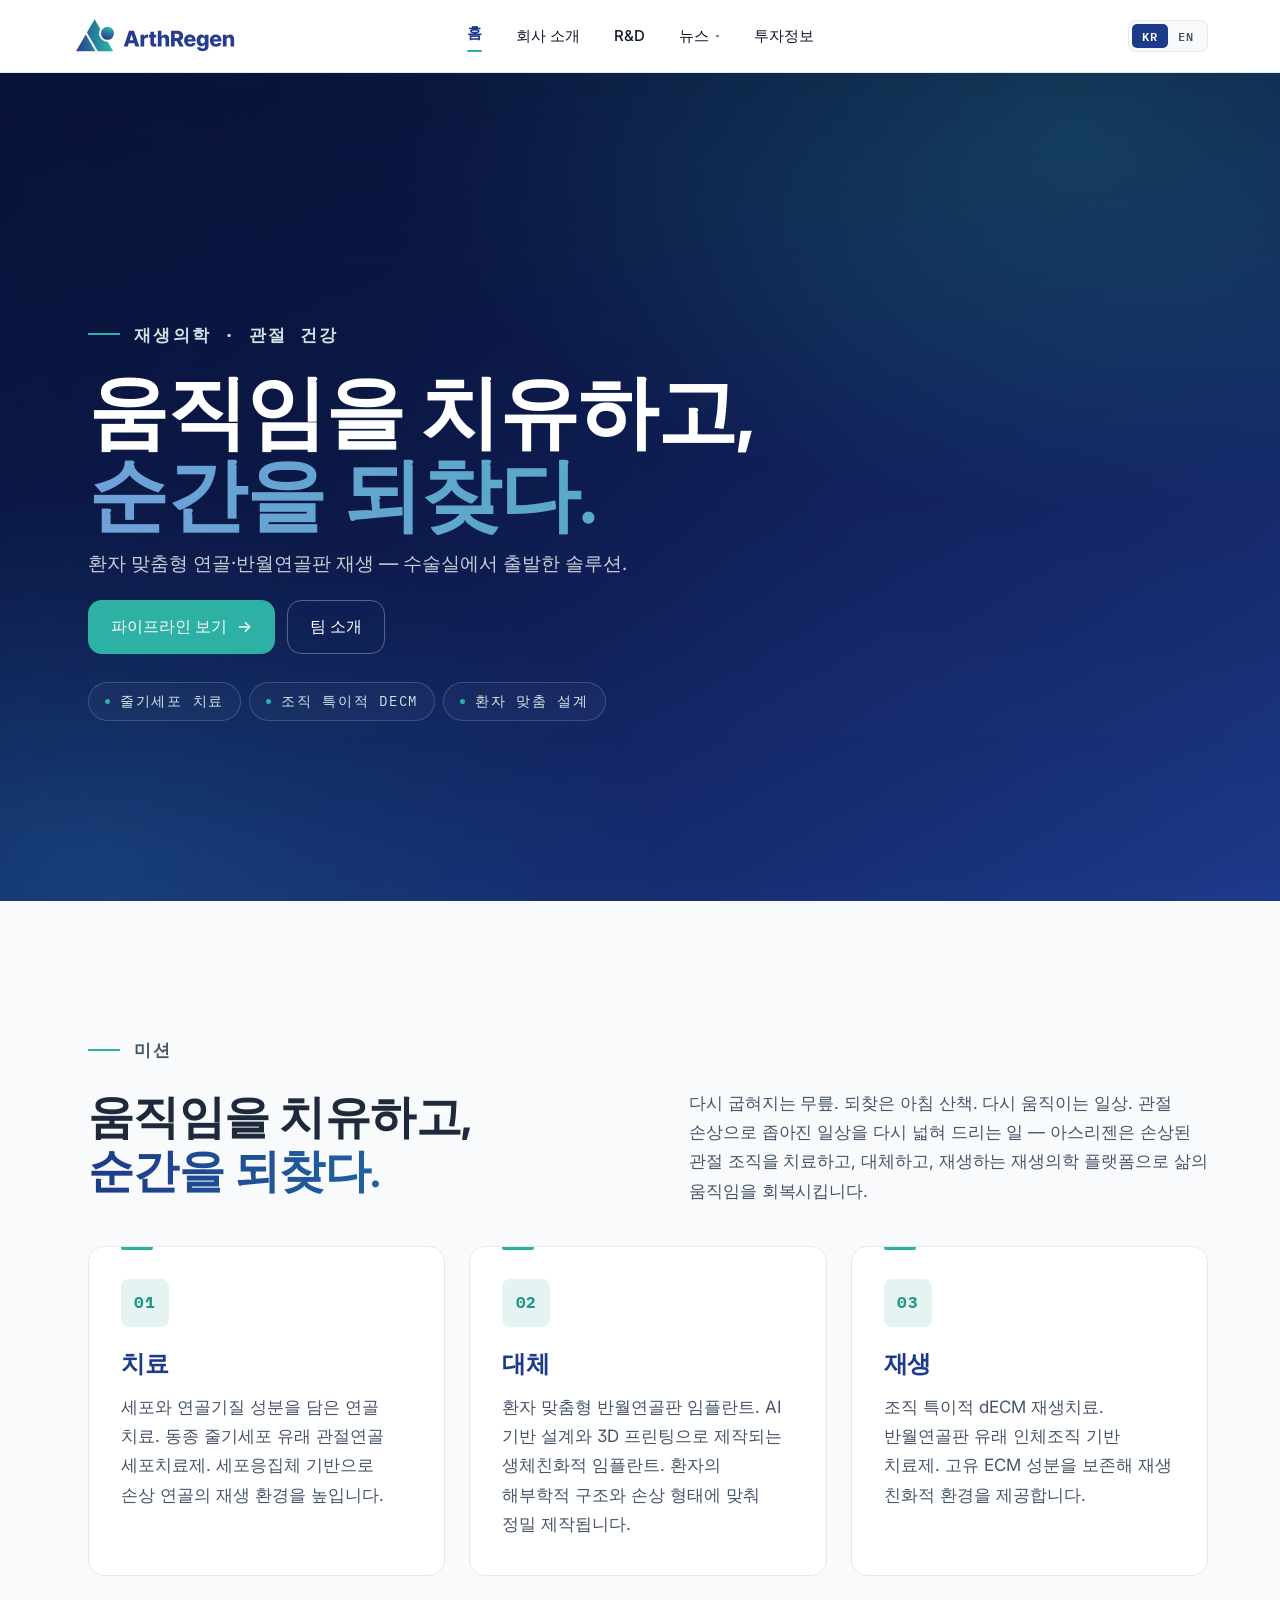
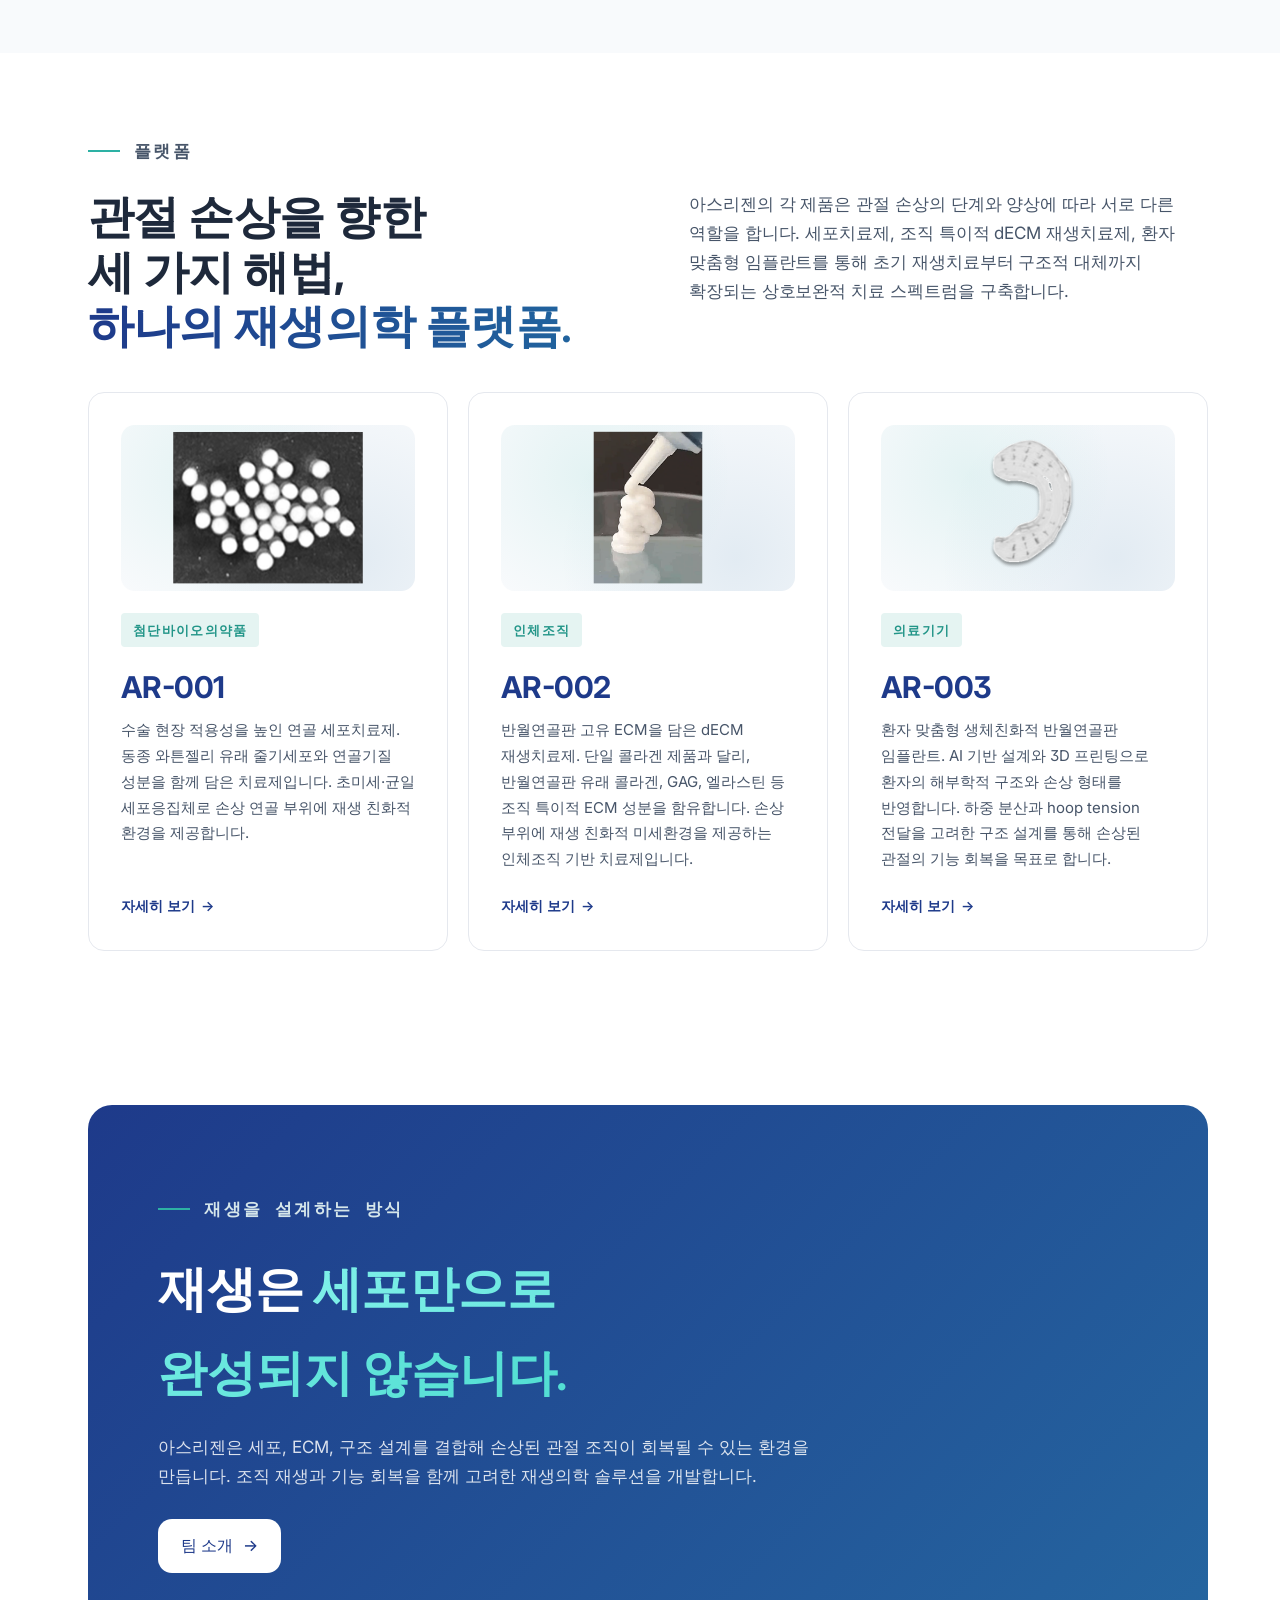
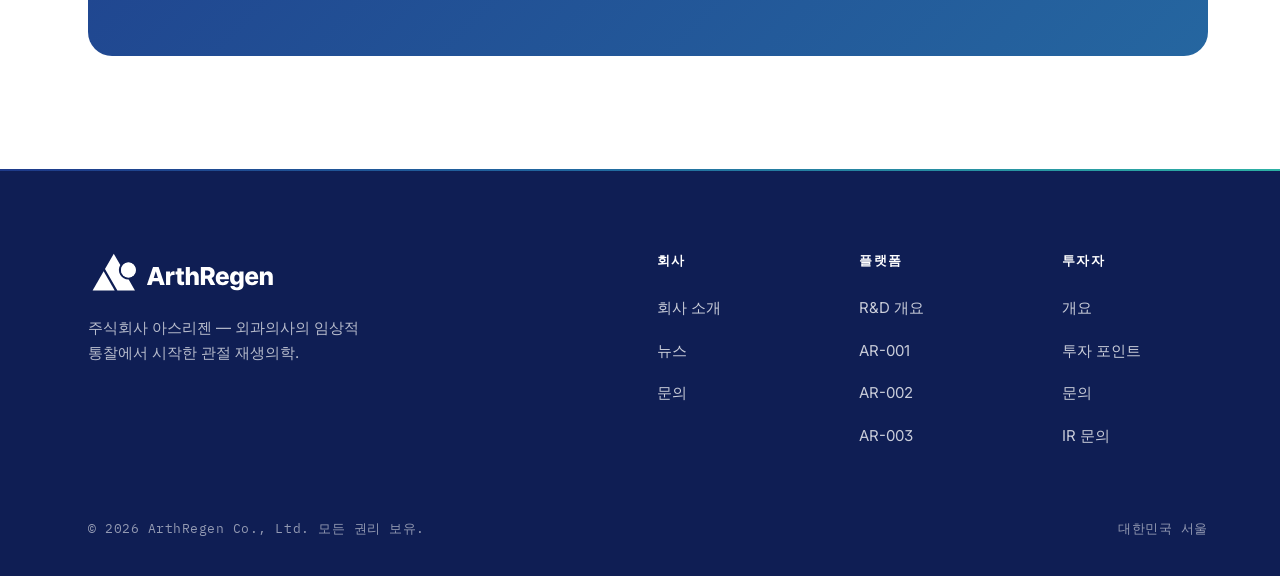
==== commit 429e794b: "upload code website!" ====
--- a/index.html
+++ b/index.html
@@ -4,7 +4,7 @@
   <meta charset="UTF-8" />
   <meta name="viewport" content="width=device-width, initial-scale=1" />
   <title>ArthRegen — Healing motion, Restoring moments</title>
-  <meta name="description" content="ArthRegen is a regenerative medicine platform spun out of Samsung Medical Center, designing personalized cartilage and meniscus regeneration therapies — Carti-All, MeniSave, and MeniFul." />
+  <meta name="description" content="ArthRegen is a regenerative medicine platform spun out of Samsung Medical Center, designing personalized cartilage and meniscus regeneration therapies — AR-001, AR-003, and AR-002." />
   <meta name="theme-color" content="#1E3A8A" />
   <link rel="icon" type="image/svg+xml" href="assets/img/logo.svg" />
   <link rel="preconnect" href="https://fonts.googleapis.com" />
@@ -12,7 +12,7 @@
   <link href="https://fonts.googleapis.com/css2?family=Inter:wght@400;500;600;700&family=IBM+Plex+Mono:wght@400;500&family=Pretendard+Variable&display=swap" rel="stylesheet" />
   <link rel="stylesheet" href="assets/css/styles.css" />
 </head>
-<body data-lang="ko">
+<body data-lang="ko" class="home">
 
   <a href="#main" class="visually-hidden" style="position:absolute;left:-9999px;">Skip to content</a>
 
@@ -22,14 +22,19 @@
       <a href="index.html" class="site-nav__logo" aria-label="ArthRegen home">
         <img src="assets/img/logo.svg" alt="ArthRegen" />
       </a>
-      <nav aria-label="Primary">
+            <nav aria-label="Primary">
         <ul class="site-nav__links">
           <li><a href="index.html" class="is-active"><span lang="en">Home</span><span lang="ko">홈</span></a></li>
           <li><a href="about.html"><span lang="en">About</span><span lang="ko">회사 소개</span></a></li>
-          <li><a href="pipeline.html"><span lang="en">Pipeline</span><span lang="ko">파이프라인</span></a></li>
+          <li><a href="rd.html"><span lang="en">R&D</span><span lang="ko">R&D</span></a></li>
+          <li class="has-dropdown"><a href="news.html" aria-haspopup="true" aria-expanded="false"><span lang="en">News</span><span lang="ko">뉴스</span><span class="dropdown-caret" aria-hidden="true">▾</span></a>
+            <ul class="site-nav__dropdown" aria-label="News sections">
+              <li><a href="news.html#announcements"><span lang="en">Announcements</span><span lang="ko">공지사항</span></a></li>
+              <li><a href="news.html#press"><span lang="en">Press coverage</span><span lang="ko">언론보도</span></a></li>
+              <li><a href="news.html#media"><span lang="en">Media</span><span lang="ko">미디어</span></a></li>
+            </ul>
+          </li>
           <li><a href="investors.html"><span lang="en">Investors</span><span lang="ko">투자정보</span></a></li>
-          <li class="has-dropdown"><a href="news.html" aria-haspopup="true" aria-expanded="false"><span lang="en">News</span><span lang="ko">뉴스</span><span class="dropdown-caret" aria-hidden="true">▾</span></a><ul class="site-nav__dropdown" aria-label="News sections"><li><a href="news.html#press"><span lang="en">Press coverage</span><span lang="ko">언론보도</span></a></li><li><a href="news.html#media"><span lang="en">Media</span><span lang="ko">미디어</span></a></li><li><a href="news.html#notices"><span lang="en">Announcements</span><span lang="ko">공지사항</span></a></li></ul></li>
-          <li><a href="contact.html"><span lang="en">Contact</span><span lang="ko">문의</span></a></li>
         </ul>
       </nav>
       <div class="site-nav__right">
@@ -63,7 +68,7 @@
           <span lang="ko">환자 맞춤형 연골·반월연골판 재생 — 수술실에서 출발한 솔루션.</span>
         </p>
         <div class="hero__cta">
-          <a href="pipeline.html" class="btn btn--accent">
+          <a href="rd.html" class="btn btn--accent">
             <span lang="en">Explore the platform</span><span lang="ko">파이프라인 보기</span>
             <span class="arrow">→</span>
           </a>
@@ -73,8 +78,8 @@
         </div>
         <ul class="hero__chips" aria-label="Platform highlights">
           <li><span lang="en">Stem-cell therapy</span><span lang="ko">줄기세포 치료</span></li>
+          <li><span lang="en">Tissue-specific dECM</span><span lang="ko">조직 특이적 dECM</span></li>
           <li><span lang="en">Patient-specific design</span><span lang="ko">환자 맞춤 설계</span></li>
-          <li><span lang="en">3D printing</span><span lang="ko">3D 프린팅</span></li>
         </ul>
       </div>
     </div>
@@ -88,8 +93,8 @@
         <h2><span lang="en">Healing motion,<br/><span class="grad">Restoring moments.</span></span><span lang="ko">움직임을 치유하고,<br/><span class="grad">순간을 되찾다.</span></span></h2>
       </div>
       <p class="lead">
-        <span lang="en">A knee that bends. A morning walk regained. A grandchild lifted. We help patients whose lives have been narrowed by arthritis return to the moments that matter — through one integrated regenerative platform that treats, replaces, and rebuilds damaged joint tissue.</span>
-        <span lang="ko">다시 굽혀지는 무릎. 되찾은 아침 산책. 다시 안아 올리는 손주. 관절염으로 좁아진 일상을 다시 넓혀 드리는 일 — 손상된 관절 조직을 치료하고 대체하고 재생하는 하나의 재생의학 플랫폼으로 가능합니다.</span>
+        <span lang="en">A knee that bends again. A morning walk regained. Daily life in motion. We help patients whose lives have been narrowed by joint damage reclaim those moments — ArthRegen is a regenerative medicine platform that treats, replaces, and regenerates damaged joint tissue to restore the movement of life.</span>
+        <span lang="ko">다시 굽혀지는 무릎. 되찾은 아침 산책. 다시 움직이는 일상. 관절 손상으로 좁아진 일상을 다시 넓혀 드리는 일 — 아스리젠은 손상된 관절 조직을 치료하고, 대체하고, 재생하는 재생의학 플랫폼으로 삶의 움직임을 회복시킵니다.</span>
       </p>
     </div>
 
@@ -99,24 +104,24 @@
           <div class="pillar__icon">01</div>
           <h3><span lang="en">Treat</span><span lang="ko">치료</span></h3>
           <p>
-            <span lang="en">Allogeneic stem-cell-derived cartilage cell therapy. Cell aggregates that contain cartilage extracellular matrix improve treatment efficiency.</span>
-            <span lang="ko">동종 줄기세포 유래 관절연골 세포치료제. 연골 세포외기질을 함유한 세포 응집체로 치료 효율을 높입니다.</span>
+            <span lang="en">Cartilage therapy combining cells with cartilage matrix components. An allogeneic stem-cell-derived articular cartilage cell therapy. Cell aggregates enhance the regenerative environment of damaged cartilage.</span>
+            <span lang="ko">세포와 연골기질 성분을 담은 연골 치료. 동종 줄기세포 유래 관절연골 세포치료제. 세포응집체 기반으로 손상 연골의 재생 환경을 높입니다.</span>
           </p>
         </div>
         <div class="pillar">
           <div class="pillar__icon">02</div>
           <h3><span lang="en">Replace</span><span lang="ko">대체</span></h3>
           <p>
-            <span lang="en">Bio-friendly meniscus implant designed with AI customization and produced via 3D printing — applied with precision to each patient's anatomy and damage grade.</span>
-            <span lang="ko">AI 맞춤 설계와 3D프린팅으로 제작된 생체친화적 반월연골판 임플란트. 환자 해부학 및 손상도에 정밀 적용됩니다.</span>
+            <span lang="en">Patient-specific meniscus implant. A bio-compatible implant produced through AI-driven design and 3D printing — precisely manufactured to each patient's anatomy and damage pattern.</span>
+            <span lang="ko">환자 맞춤형 반월연골판 임플란트. AI 기반 설계와 3D 프린팅으로 제작되는 생체친화적 임플란트. 환자의 해부학적 구조와 손상 형태에 맞춰 정밀 제작됩니다.</span>
           </p>
         </div>
         <div class="pillar">
           <div class="pillar__icon">03</div>
           <h3><span lang="en">Regenerate</span><span lang="ko">재생</span></h3>
           <p>
-            <span lang="en">Meniscus-derived human-tissue regenerative therapy. Retains its native components — GAG, collagen, and elastin.</span>
-            <span lang="ko">반월연골판 유래 인체조직 재생치료제. 고유의 GAG, 콜라겐, 엘라스틴 등의 성분을 함유합니다.</span>
+            <span lang="en">Tissue-specific dECM regenerative therapy. A meniscus-derived human-tissue-based therapy that preserves its native ECM components to provide a regeneration-friendly environment.</span>
+            <span lang="ko">조직 특이적 dECM 재생치료. 반월연골판 유래 인체조직 기반 치료제. 고유 ECM 성분을 보존해 재생 친화적 환경을 제공합니다.</span>
           </p>
         </div>
       </div>
@@ -128,55 +133,55 @@
     <div class="container sec-head" data-reveal>
       <div>
         <div class="eyebrow"><span lang="en">Platform</span><span lang="ko">플랫폼</span></div>
-        <h2><span lang="en">One platform.<br/><span class="grad">Three complementary therapies.</span></span><span lang="ko">하나의 플랫폼,<br/><span class="grad">세 가지 상호보완 치료제.</span></span></h2>
+        <h2><span lang="en">Three solutions for joint damage,<br/><span class="grad">one regenerative medicine platform.</span></span><span lang="ko">관절 손상을 향한 세 가지 해법,<br/><span class="grad">하나의 재생의학 플랫폼.</span></span></h2>
       </div>
       <p class="lead">
-        <span lang="en">Each product targets a distinct stage and mode of joint damage — together, they cover the full treatment spectrum from early regeneration to structural replacement.</span>
-        <span lang="ko">각 제품은 관절 손상의 서로 다른 단계와 양상을 타겟합니다. 초기 재생부터 구조적 대체까지 전 치료 스펙트럼을 포괄합니다.</span>
+        <span lang="en">Each ArthRegen product plays a distinct role according to the stage and pattern of joint damage. Through a cell therapy, a tissue-specific dECM regenerative therapy, and a patient-specific implant, we build a complementary treatment spectrum that extends from early regeneration to structural replacement.</span>
+        <span lang="ko">아스리젠의 각 제품은 관절 손상의 단계와 양상에 따라 서로 다른 역할을 합니다. 세포치료제, 조직 특이적 dECM 재생치료제, 환자 맞춤형 임플란트를 통해 초기 재생치료부터 구조적 대체까지 확장되는 상호보완적 치료 스펙트럼을 구축합니다.</span>
       </p>
     </div>
 
     <div class="container">
       <div class="cards cards--3" data-reveal>
-        <a class="card card--link" href="pipeline.html#carti-all" aria-label="Carti-All — open product detail">
+        <a class="card card--link" href="rd.html#ar-001" aria-label="AR-001 — open product detail">
           <div class="product-visual product-visual--photo">
-            <img src="assets/img/products/carti-index.png" alt="Carti-All cell-aggregate spheroids" loading="lazy" />
+            <img src="assets/img/products/carti-index.png" alt="AR-001 세포응집체 스페로이드" loading="lazy" />
           </div>
           <span class="card__tag"><span lang="en">Advanced Biologic</span><span lang="ko">첨단바이오의약품</span></span>
-          <h3 class="card__name">Carti-All</h3>
+          <h3 class="card__name">AR-001</h3>
           <p class="card__desc">
-            <span lang="en">Allogeneic Wharton's-jelly-derived mesenchymal stem-cell cartilage cell therapy. Cell aggregates carrying native cartilage matrix — uniform, scalable, and surgery-ready.</span>
-            <span lang="ko">동종 와튼젤리 유래 중간엽 줄기세포 기반 연골 세포치료제. 연골 세포외기질을 함유한 세포 응집체로 균일하고 양산 가능, 수술 현장에 즉시 적용됩니다.</span>
+            <span lang="en">Cartilage cell therapy designed for surgical applicability. An allogeneic Wharton's-jelly-derived stem-cell therapy combined with cartilage matrix components. Ultra-fine, uniform cell aggregates provide a regeneration-friendly environment at the cartilage damage site.</span>
+            <span lang="ko">수술 현장 적용성을 높인 연골 세포치료제. 동종 와튼젤리 유래 줄기세포와 연골기질 성분을 함께 담은 치료제입니다. 초미세·균일 세포응집체로 손상 연골 부위에 재생 친화적 환경을 제공합니다.</span>
           </p>
           <span class="card__link" aria-hidden="true">
             <span lang="en">Learn more</span><span lang="ko">자세히 보기</span> <span class="arrow">→</span>
           </span>
         </a>
 
-        <a class="card card--link" href="pipeline.html#menisave" aria-label="MeniSave — open product detail">
+        <a class="card card--link" href="rd.html#ar-002" aria-label="AR-002 — open product detail">
           <div class="product-visual product-visual--photo">
-            <img src="assets/img/products/menisave-index.png" alt="MeniSave patient-specific meniscus implant" loading="lazy" />
+            <img src="assets/img/products/meniful-index.png" alt="AR-002 반월연골판 유래 재생치료제" loading="lazy" />
           </div>
-          <span class="card__tag"><span lang="en">Medical Device</span><span lang="ko">의료기기</span></span>
-          <h3 class="card__name">MeniSave</h3>
+          <span class="card__tag"><span lang="en">Human Tissue</span><span lang="ko">인체조직</span></span>
+          <h3 class="card__name">AR-002</h3>
           <p class="card__desc">
-            <span lang="en">Patient-specific, bio-friendly meniscus implant. AI-designed structure with layered-offset hoop-tension geometry — applied with precision to each patient's anatomy and damage grade.</span>
-            <span lang="ko">환자 맞춤형 생체친화적 반월연골판 임플란트. AI 설계 구조와 layered offset 기술로 Hoop tension을 재현하며, 환자 해부학 및 손상도에 정밀 적용됩니다.</span>
+            <span lang="en">A dECM regenerative therapy that retains the native ECM of the meniscus. Unlike single-collagen products, it contains tissue-specific ECM components including meniscus-derived collagen, GAG, and elastin. A human-tissue-based therapy that provides a regeneration-friendly microenvironment at the damage site.</span>
+            <span lang="ko">반월연골판 고유 ECM을 담은 dECM 재생치료제. 단일 콜라겐 제품과 달리, 반월연골판 유래 콜라겐, GAG, 엘라스틴 등 조직 특이적 ECM 성분을 함유합니다. 손상 부위에 재생 친화적 미세환경을 제공하는 인체조직 기반 치료제입니다.</span>
           </p>
           <span class="card__link" aria-hidden="true">
             <span lang="en">Learn more</span><span lang="ko">자세히 보기</span> <span class="arrow">→</span>
           </span>
         </a>
 
-        <a class="card card--link" href="pipeline.html#meniful" aria-label="MeniFul — open product detail">
+        <a class="card card--link" href="rd.html#ar-003" aria-label="AR-003 — open product detail">
           <div class="product-visual product-visual--photo">
-            <img src="assets/img/products/meniful-index.png" alt="MeniFul meniscus-derived regenerative tissue" loading="lazy" />
+            <img src="assets/img/products/menisave-index.png" alt="AR-003 환자 맞춤형 반월연골판 임플란트" loading="lazy" />
           </div>
-          <span class="card__tag"><span lang="en">Human Tissue</span><span lang="ko">인체조직</span></span>
-          <h3 class="card__name">MeniFul</h3>
+          <span class="card__tag"><span lang="en">Medical Device</span><span lang="ko">의료기기</span></span>
+          <h3 class="card__name">AR-003</h3>
           <p class="card__desc">
-            <span lang="en">Meniscus-derived human-tissue regenerative therapy. Retains its native GAG, collagen, and elastin signature — a tissue-specific composition unmatched by single-collagen products.</span>
-            <span lang="ko">반월연골판 유래 인체조직 재생치료제. 고유의 GAG, 콜라겐, 엘라스틴 성분을 함유하여, 단일 콜라겐 제품이 따라올 수 없는 조직 특이성을 갖습니다.</span>
+            <span lang="en">Patient-specific, bio-compatible meniscus implant. AI-driven design and 3D printing reflect each patient's anatomy and damage pattern. A custom structural-replacement solution engineered for load distribution and hoop-tension reproduction.</span>
+            <span lang="ko">환자 맞춤형 생체친화적 반월연골판 임플란트. AI 기반 설계와 3D 프린팅으로 환자의 해부학적 구조와 손상 형태를 반영합니다. 하중 분산과 hoop tension 전달을 고려한 구조 설계를 통해 손상된 관절의 기능 회복을 목표로 합니다.</span>
           </p>
           <span class="card__link" aria-hidden="true">
             <span lang="en">Learn more</span><span lang="ko">자세히 보기</span> <span class="arrow">→</span>
@@ -186,58 +191,18 @@
     </div>
   </section>
 
-  <!-- ===== MARKET OPPORTUNITY ===== -->
-  <section class="section section--alt">
-    <div class="container sec-head" data-reveal>
-      <div>
-        <div class="eyebrow"><span lang="en">Market Opportunity</span><span lang="ko">시장 기회</span></div>
-        <h2><span lang="en">A 2.5 billion-patient market, <span class="grad">entering inflection.</span></span><span lang="ko">전 세계 25억 환자, <span class="grad">임상 현실로 진입한 시장.</span></span></h2>
-      </div>
-      <p class="lead">
-        <span lang="en">In 2024, the U.S. FDA recorded the first-ever approvals of a meniscus implant and an allogeneic stem-cell therapy. A decade of pent-up demand is unwinding into a real commercialization window — and Korea, with the world's highest arthritis prevalence, is our beachhead.</span>
-        <span lang="ko">2024년 미국 FDA는 반월연골판 임플란트와 동종 줄기세포 치료제의 최초 승인을 기록했습니다. 10년간 축적된 수요가 본격적으로 해소되는 변곡점입니다. 국내 유병률은 세계 최고 수준으로, 전략적 초기 시장입니다.</span>
-      </p>
-    </div>
-
-    <div class="container">
-      <div class="stats" data-reveal>
-        <div class="stat">
-          <div class="stat__num">2.5<em>B</em></div>
-          <div class="stat__label"><span lang="en">Global patients with knee osteoarthritis</span><span lang="ko">전 세계 무릎 퇴행성 관절염 환자</span></div>
-        </div>
-        <div class="stat">
-          <div class="stat__num">2.1<em>×</em></div>
-          <div class="stat__label"><span lang="en">Korean patient growth, 2014 → 2023</span><span lang="ko">국내 환자 수 증가 (2014 → 2023)</span></div>
-        </div>
-        <div class="stat">
-          <div class="stat__num">₩34<em>T</em></div>
-          <div class="stat__label"><span lang="en">Global arthritis therapeutics market by 2032</span><span lang="ko">2032년 글로벌 치료제 시장 규모</span></div>
-        </div>
-        <div class="stat">
-          <div class="stat__num">65<em>%</em></div>
-          <div class="stat__label"><span lang="en">Patients in stages 2–3 with no regenerative option</span><span lang="ko">재생 치료 선택지가 없는 2–3기 환자 비율</span></div>
-        </div>
-      </div>
-
-      <p class="mt-l mono">
-        <span lang="en">Sources: Long et al. (2022) Arthritis &amp; Rheumatology · Global Market Insights · Precedence Research · Grand View Research</span>
-        <span lang="ko">출처: Long et al. (2022) Arthritis &amp; Rheumatology · Global Market Insights · Precedence Research · Grand View Research</span>
-      </p>
-    </div>
-  </section>
-
   <!-- ===== CALLOUT ===== -->
   <section class="section">
     <div class="container" data-reveal>
       <div class="callout">
-        <div class="eyebrow callout__eyebrow"><span lang="en">Why now</span><span lang="ko">지금, 왜 아스리젠인가</span></div>
+        <div class="eyebrow callout__eyebrow"><span lang="en">How we design regeneration</span><span lang="ko">재생을 설계하는 방식</span></div>
         <h2>
-          <span lang="en">Regulation caught up with science. We're built for what comes next.</span>
-          <span lang="ko">규제가 과학을 따라잡은 지금, 우리는 그 다음을 위해 설계되었습니다.</span>
+          <span lang="en">Regeneration is <span class="grad">never completed by cells alone.</span></span>
+          <span lang="ko">재생은 <span class="grad">세포만으로 완성되지 않습니다.</span></span>
         </h2>
         <p class="mt-s">
-          <span lang="en">Demand was never the bottleneck — regulatory frameworks were. With FDA precedent now established for both implants and allogeneic cell therapies, the commercialization window has opened. ArthRegen's integrated stack — cells, implants, and tissue — is positioned to capture it.</span>
-          <span lang="ko">병목은 수요가 아닌 규제 프레임워크였습니다. 이제 임플란트와 동종 세포치료제 모두 FDA 선례가 확립되며 상용화의 창이 열렸습니다. 세포·임플란트·조직을 아우르는 아스리젠의 통합 플랫폼이 이 기회를 선점합니다.</span>
+          <span lang="en">ArthRegen combines cells, ECM, and structural design to create the environment in which damaged joint tissue can recover. We develop regenerative medicine solutions that consider tissue regeneration and functional recovery together.</span>
+          <span lang="ko">아스리젠은 세포, ECM, 구조 설계를 결합해 손상된 관절 조직이 회복될 수 있는 환경을 만듭니다. 조직 재생과 기능 회복을 함께 고려한 재생의학 솔루션을 개발합니다.</span>
         </p>
         <div class="hero__cta mt-m">
           <a href="about.html" class="btn btn--on-dark">
@@ -257,35 +222,34 @@
         <div class="site-footer__brand">
           <img src="assets/img/logo-white.svg" alt="ArthRegen" class="site-footer__brand-img" />
           <p>
-            <span lang="en">ArthRegen Co., Ltd. — surgeon-designed, precision-engineered, bio-native regenerative medicine for damaged joints.</span>
-            <span lang="ko">주식회사 아스리젠 — 외과 의사가 설계하고, 환자별로 정밀 설계되며, 인체 본연의 소재로 만들어진 관절 재생의학.</span>
+            <span lang="en">ArthRegen Co., Ltd. — regenerative joint medicine born from a surgeon's clinical insight.</span>
+            <span lang="ko">주식회사 아스리젠 — 외과의사의 임상적 통찰에서 시작한 관절 재생의학.</span>
           </p>
         </div>
         <div>
           <h4><span lang="en">Company</span><span lang="ko">회사</span></h4>
           <ul>
             <li><a href="about.html"><span lang="en">About</span><span lang="ko">회사 소개</span></a></li>
-            <li><a href="about.html#team"><span lang="en">Leadership</span><span lang="ko">경영진</span></a></li>
-            <li class="has-dropdown"><a href="news.html" aria-haspopup="true" aria-expanded="false"><span lang="en">News</span><span lang="ko">뉴스</span><span class="dropdown-caret" aria-hidden="true">▾</span></a><ul class="site-nav__dropdown" aria-label="News sections"><li><a href="news.html#press"><span lang="en">Press coverage</span><span lang="ko">언론보도</span></a></li><li><a href="news.html#media"><span lang="en">Media</span><span lang="ko">미디어</span></a></li><li><a href="news.html#notices"><span lang="en">Announcements</span><span lang="ko">공지사항</span></a></li></ul></li>
-            <li><a href="contact.html"><span lang="en">Contact</span><span lang="ko">문의</span></a></li>
+            <li class="has-dropdown"><a href="news.html" aria-haspopup="true" aria-expanded="false"><span lang="en">News</span><span lang="ko">뉴스</span><span class="dropdown-caret" aria-hidden="true">▾</span></a><ul class="site-nav__dropdown" aria-label="News sections"><li><a href="news.html#announcements"><span lang="en">Announcements</span><span lang="ko">공지사항</span></a></li><li><a href="news.html#press"><span lang="en">Press coverage</span><span lang="ko">언론보도</span></a></li><li><a href="news.html#media"><span lang="en">Media</span><span lang="ko">미디어</span></a></li></ul></li>
+            <li><a href="investors.html#contact"><span lang="en">Contact</span><span lang="ko">문의</span></a></li>
           </ul>
         </div>
         <div>
           <h4><span lang="en">Platform</span><span lang="ko">플랫폼</span></h4>
           <ul>
-            <li><a href="pipeline.html"><span lang="en">Pipeline overview</span><span lang="ko">파이프라인 개요</span></a></li>
-            <li><a href="pipeline.html#carti-all">Carti-All</a></li>
-            <li><a href="pipeline.html#menisave">MeniSave</a></li>
-            <li><a href="pipeline.html#meniful">MeniFul</a></li>
+            <li><a href="rd.html"><span lang="en">R&amp;D overview</span><span lang="ko">R&amp;D 개요</span></a></li>
+            <li><a href="rd.html#ar-001">AR-001</a></li>
+            <li><a href="rd.html#ar-002">AR-002</a></li>
+            <li><a href="rd.html#ar-003">AR-003</a></li>
           </ul>
         </div>
         <div>
           <h4><span lang="en">Investors</span><span lang="ko">투자자</span></h4>
           <ul>
             <li><a href="investors.html"><span lang="en">Overview</span><span lang="ko">개요</span></a></li>
-            <li><a href="investors.html#market"><span lang="en">Market</span><span lang="ko">시장</span></a></li>
             <li><a href="investors.html#why"><span lang="en">Why ArthRegen</span><span lang="ko">투자 포인트</span></a></li>
-            <li><a href="contact.html"><span lang="en">IR contact</span><span lang="ko">IR 문의</span></a></li>
+            <li><a href="investors.html#contact"><span lang="en">Contact</span><span lang="ko">문의</span></a></li>
+            <li><a href="investors.html#contact"><span lang="en">IR contact</span><span lang="ko">IR 문의</span></a></li>
           </ul>
         </div>
       </div>
--- a/assets/css/styles.css
+++ b/assets/css/styles.css
@@ -5,62 +5,77 @@
    ============================================================ */
 
 :root {
-  /* ---- Brand colors (logo-sampled, per Brand Guidelines deck) ---- */
-  --navy: #293a8e;          /* gradient stop 0 — primary type, mark, primary UI */
-  --navy-700: #1f2c70;
-  --navy-900: #15205a;
-  --blue: #28759b;          /* gradient .42 stop — mid-tone, secondary type */
-  --blue-mid: #28a6a5;      /* gradient .81 stop — interpolated mid-teal */
-  --teal: #28b9aa;          /* gradient endpoint — accent, data highlights */
-  --teal-600: #1f9b90;
-  --teal-100: #ddf2ef;
-
-  /* ---- Neutrals ---- */
+  /* ---- Brand colors (Brand System v0.2 §5.2) ---- */
+  --navy: #1E3A8A;          /* primary type, wordmark, primary UI */
+  --navy-700: #182E6E;
+  --navy-900: #0F1E54;
+  --blue: #2168A0;          /* mid-tone, gradient anchor */
+  --blue-mid: #2796A1;      /* interpolated mid-teal */
+  --teal: #2DB1A4;          /* accent within range, data highlights */
+  --teal-600: #229588;
+  --teal-100: #E5F4F2;
+  --teal-50:  #F2FAF8;
+
+  /* ---- Neutrals (Brand System v0.2 §5.3) ---- */
   --ink: #0F172A;           /* body type on light surfaces */
+  --ink-soft: #1F2937;      /* slightly softer ink for long copy */
   --slate: #475569;         /* secondary type, captions */
+  --slate-300: #94A3B8;     /* tertiary, hairline-on-dark */
   --mist: #E2E8F0;          /* dividers, subtle backgrounds */
   --bone: #F8FAFC;          /* page backgrounds */
-  --line: #E2E8F0;
+  --line: #E5E8EE;          /* slightly cooler hairline */
+  --line-strong: #D5DAE3;
   --bg: #FFFFFF;
   --bg-alt: #F8FAFC;
   --bg-soft: #EEF2F8;
   --muted: #475569;
   --text: #0F172A;
 
-  /* ---- Signature gradient (4-stop, matches Brand Guidelines deck) ---- */
+  /* ---- Signature gradient (Brand System §5.5 — navy → blue → teal) ---- */
   --grad-brand: linear-gradient(90deg,
-    #293a8e 0%,
-    #28759b 42%,
-    #28a6a5 81%,
-    #28b9aa 100%);
+    #1E3A8A 0%,
+    #2168A0 45%,
+    #2796A1 80%,
+    #2DB1A4 100%);
   --grad-brand-diag: linear-gradient(135deg,
-    #293a8e 0%,
-    #28759b 42%,
-    #28a6a5 81%,
-    #28b9aa 100%);
+    #1E3A8A 0%,
+    #2168A0 45%,
+    #2796A1 80%,
+    #2DB1A4 100%);
   --grad-brand-soft: linear-gradient(135deg,
-    rgba(41,58,142,.92) 0%,
-    rgba(40,117,155,.86) 42%,
-    rgba(40,166,165,.80) 81%,
-    rgba(40,185,170,.75) 100%);
-
-  /* ---- Typography (per Brand System §6) ---- */
+    rgba(30,58,138,.96) 0%,
+    rgba(33,104,160,.92) 45%,
+    rgba(39,150,161,.86) 80%,
+    rgba(45,177,164,.82) 100%);
+  --grad-brand-rule: linear-gradient(90deg,
+    #1E3A8A 0%,
+    #2168A0 45%,
+    #2DB1A4 100%);
+
+  /* ---- Typography (Brand System v0.2 §6) ---- */
   --f-sans: 'Inter','Pretendard Variable','Pretendard',-apple-system,BlinkMacSystemFont,'Segoe UI','Helvetica Neue',Arial,'Apple SD Gothic Neo','Noto Sans KR',sans-serif;
   --f-display: var(--f-sans);
   --f-mono: 'IBM Plex Mono', ui-monospace, SFMono-Regular, Menlo, Consolas, monospace;
 
   /* ---- Rhythm ---- */
-  --container: 1240px;
-  --radius: 12px;
-  --radius-lg: 20px;
-  /* Restrained, clinical-brand shadows (deck §motion: calm, restrained) */
-  --shadow-sm: 0 1px 2px rgba(15,23,42,.04), 0 1px 1px rgba(15,23,42,.03);
-  --shadow-md: 0 4px 12px rgba(15,23,42,.06), 0 1px 2px rgba(15,23,42,.04);
-  --shadow-lg: 0 12px 32px rgba(15,23,42,.08), 0 2px 6px rgba(15,23,42,.04);
-  --shadow-focus: 0 0 0 3px rgba(40,185,170,.35);
-  --nav-h: 78px;
+  --container: 1200px;
+  --container-narrow: 960px;
+  --radius-sm: 6px;
+  --radius: 10px;
+  --radius-lg: 16px;
+  --radius-xl: 24px;
+  /* Restrained, clinical-brand shadows (Brand System §9: calm, restrained) */
+  --shadow-sm: 0 1px 2px rgba(15,23,42,.04);
+  --shadow-md: 0 6px 18px rgba(15,23,42,.06), 0 1px 2px rgba(15,23,42,.04);
+  --shadow-lg: 0 16px 40px rgba(15,23,42,.08), 0 2px 6px rgba(15,23,42,.04);
+  --shadow-focus: 0 0 0 3px rgba(45,177,164,.35);
+  --nav-h: 72px;
   --ease: cubic-bezier(.22,.61,.36,1);
   --ease-settle: cubic-bezier(.16,1,.3,1);
+
+  /* ---- Section rhythm tokens ---- */
+  --section-y: clamp(80px, 10vw, 144px);
+  --section-y-tight: clamp(56px, 7vw, 96px);
 }
 
 /* -------- Skip link & a11y -------- */
@@ -99,27 +114,32 @@
 body {
   margin: 0;
   font-family: var(--f-sans);
-  font-size: 16px;
-  line-height: 1.6;            /* Latin default per §3.6 */
+  font-size: 19px;             /* upsized for stronger editorial presence */
+  line-height: 1.65;           /* Latin default per §3.6, slightly loosened for breathability */
   color: var(--ink);
   background: var(--bg);
-  /* Sticky footer pattern: body fills the viewport and main grows to fill the
-     space, so on short pages the footer hugs the viewport bottom — no blank
-     space between content and footer. */
   min-height: 100vh;
   display: flex;
   flex-direction: column;
   -webkit-font-smoothing: antialiased;
   -moz-osx-font-smoothing: grayscale;
+  font-feature-settings: 'kern', 'liga', 'calt', 'ss01';
+  text-rendering: optimizeLegibility;
+}
+@media (max-width: 720px) {
+  body { font-size: 17px; line-height: 1.6; }
 }
 img, svg { max-width: 100%; display: block; }
-/* Make <main> grow to fill the body's flex column, pushing the footer to the
-   viewport bottom on short pages. */
 main { flex: 1 0 auto; display: block; }
 .site-footer { flex-shrink: 0; }
+/* Footer doesn't need the nav dropdown — it was duplicated from the header
+   markup. The hidden (opacity:0) absolute-positioned UL was extending past
+   the body and inflating scrollHeight, creating dead space below the footer. */
+.site-footer .site-nav__dropdown,
+.site-footer .dropdown-caret { display: none; }
 a { color: var(--navy); text-decoration: none; transition: color .2s var(--ease); }
 a:hover { color: var(--teal-600); }
-:focus-visible { outline: 3px solid rgba(45,177,164,.55); outline-offset: 2px; border-radius: 6px; }
+:focus-visible { outline: 2px solid var(--teal); outline-offset: 3px; border-radius: 4px; }
 
 h1, h2, h3, h4 {
   font-family: var(--f-display);
@@ -127,127 +147,239 @@
   letter-spacing: -0.018em;
   line-height: 1.15;
   margin: 0 0 .5em;
-  font-weight: 600;            /* SemiBold per spec §6.6 */
+  font-weight: 700;            /* upsized weight for stronger title emphasis */
   text-wrap: balance;
 }
-h1 { font-size: clamp(2rem, 4.4vw, 3.5rem); letter-spacing: -0.025em; line-height: 1.05; }
-h2 { font-size: clamp(1.55rem, 2.8vw, 2.4rem); letter-spacing: -0.02em; line-height: 1.15; }
-h3 { font-size: clamp(1.1rem, 1.5vw, 1.35rem); font-weight: 500; letter-spacing: -0.01em; }
+/* Display (hero) — upsized for stronger presence */
+.display, h1.display {
+  font-size: clamp(3rem, 6vw, 4.5rem);
+  letter-spacing: -0.024em;
+  line-height: 1.04;
+  font-weight: 700;
+}
+/* H1 — upsized */
+h1 {
+  font-size: clamp(2.5rem, 4.4vw, 3.5rem);
+  letter-spacing: -0.022em;
+  line-height: 1.1;
+}
+/* H2 — upsized */
+h2 {
+  font-size: clamp(2.5rem, 3.8vw, 3.375rem);
+  letter-spacing: -0.018em;
+  line-height: 1.18;
+  color: #1E293B;
+}
+/* H3 — upsized, bumped to SemiBold for clearer hierarchy */
+h3 {
+  font-size: clamp(1.3125rem, 1.7vw, 1.625rem);
+  font-weight: 600;
+  letter-spacing: -0.01em;
+  line-height: 1.3;
+}
+h4 { font-size: 1.1875rem; letter-spacing: -0.006em; font-weight: 600; }
+
 p  { margin: 0 0 1rem; text-wrap: pretty; }
-::selection { background: rgba(40,185,170,.35); color: var(--ink); }
+::selection { background: rgba(45,177,164,.30); color: var(--ink); }
 
 /* Korean rhythm: tighter break logic, taller line-height */
-:lang(ko) { word-break: keep-all; line-break: strict; line-height: 1.7; }
-[lang="ko"] { line-height: 1.7; }
+:lang(ko) { word-break: keep-all; line-break: strict; line-height: 1.72; }
+[lang="ko"] { line-height: 1.72; }
+/* Korean tracking on display headlines — slightly less aggressive than Latin */
+h1[lang="ko"], h2[lang="ko"], h3[lang="ko"],
+h1 [lang="ko"], h2 [lang="ko"], h3 [lang="ko"] { letter-spacing: -0.012em; }
+/* Korean spans inside headings should inherit the heading's tight line-height,
+   not the global :lang(ko) body line-height of 1.72.
+   Also covers .grad spans nested inside lang="ko" — without this, :lang(ko)
+   matches them too and forces 1.72 line-height on the gradient text, causing
+   uneven line spacing when the gradient phrase wraps across lines. */
+h1 [lang="ko"], h2 [lang="ko"], h3 [lang="ko"], h4 [lang="ko"],
+h1[lang="ko"], h2[lang="ko"], h3[lang="ko"], h4[lang="ko"],
+h1 .grad, h2 .grad, h3 .grad, h4 .grad { line-height: inherit; }
 
 /* Mono accent class */
 .mono, code, samp, kbd { font-family: var(--f-mono); }
 .mono { color: var(--slate); font-size: .82em; letter-spacing: .01em; }
 
 /* -------- Layout -------- */
-.container { max-width: var(--container); margin: 0 auto; padding: 0 28px; }
-.section { padding: clamp(64px, 9vw, 120px) 0; }
+.container { max-width: var(--container); margin: 0 auto; padding: 0 32px 0 48px; }
+@media (max-width: 720px) { .container { padding: 0 32px 0 36px; } }
+.section { padding: var(--section-y) 0; }
+.section--tight { padding: var(--section-y-tight) 0; }
+/* Tighten the last section's bottom padding so it doesn't create a large
+   empty gap above the footer */
+main > section:last-child { padding-bottom: clamp(90px, 8.8vw, 138px); }
 .section--alt { background: var(--bg-alt); }
-.section--dark { background: var(--navy-900); color: #cfd7e6; }
-.section--dark h1, .section--dark h2, .section--dark h3 { color: #fff; }
+.section--dark { background: var(--navy-900); color: rgba(255,255,255,.82); }
+.section--dark h1, .section--dark h2, .section--dark h3, .section--dark h4 { color: #fff; }
+.section--dark p { color: rgba(255,255,255,.82); }
+.section--dark .lead { color: rgba(255,255,255,.78); }
+/* Tighten the padding between two adjacent same-background sections so the
+   transition reads as one continuous flow rather than two separate bands. */
+.section:has(+ .section:not(.section--alt):not(.section--dark)) {
+  padding-bottom: clamp(48px, 6vw, 88px);
+}
+.section + .section:not(.section--alt):not(.section--dark) {
+  padding-top: clamp(48px, 6vw, 88px);
+}
 
 .eyebrow {
   display: inline-flex;
   align-items: center;
-  gap: 10px;
+  gap: 14px;
   font-family: var(--f-mono);
-  font-size: 12px;
-  font-weight: 500;
+  font-size: 17px;
+  font-weight: 600;
   letter-spacing: .14em;
   text-transform: uppercase;
   color: var(--slate);
-  margin-bottom: 18px;
+  margin-bottom: 24px;
 }
 .eyebrow::before {
   content: "";
-  width: 28px;
+  width: 32px;
   height: 2px;
   background: var(--teal);
-}
-
-/* Signature gradient text — for headline emphasis (Brand Guidelines pattern) */
+  flex-shrink: 0;
+}
+.section--dark .eyebrow { color: rgba(255,255,255,.72); }
+.section--dark .eyebrow::before { background: var(--teal); }
+
+/* Signature gradient text — for headline emphasis (Brand Guidelines §5.5).
+   Used sparingly: gradient is connective element, not default surface.
+   On light backgrounds the gradient reads navy → teal. On dark backgrounds
+   the gradient lifts into teal-mint range to maintain contrast.
+   Animated: background-size 200% + slow position shift creates subtle
+   shimmer in the gradient without changing the color scheme. */
 .grad {
   background: var(--grad-brand);
+  background-size: 250% 250%;
   -webkit-background-clip: text;
           background-clip: text;
   color: transparent;
   -webkit-text-fill-color: transparent;
-  /* Fallback if background-clip:text isn't supported */
+  font-weight: 600;
+  animation: gradShift 6s ease-in-out infinite alternate;
+}
+@keyframes gradShift {
+  0%   { background-position: 0% 30%; }
+  50%  { background-position: 100% 70%; }
+  100% { background-position: 0% 30%; }
+}
+@media (prefers-reduced-motion: reduce) {
+  .grad { animation: none; }
+}
+.page-hero .grad,
+.callout .grad,
+.section--dark .grad {
+  background: linear-gradient(90deg, #7DEFE8 0%, #4DDCD0 45%, #2DB1A4 100%);
+  background-size: 250% 250%;
+  -webkit-background-clip: text;
+          background-clip: text;
+}
+/* Hero — full brand-signature gradient (navy → blue → teal),
+   brightness-lifted so the navy stop stays legible against the dark hero */
+.hero .grad {
+  background: linear-gradient(90deg,
+    #6FA1DA 0%,
+    #5BA8C9 35%,
+    #4FBDB6 70%,
+    #6FE5D8 100%);
+  background-size: 250% 250%;
+  -webkit-background-clip: text;
+          background-clip: text;
 }
 @supports not (background-clip: text) {
-  .grad { color: var(--teal); -webkit-text-fill-color: currentColor; }
+  .grad { color: var(--teal-600); -webkit-text-fill-color: currentColor; }
+  .hero .grad, .page-hero .grad, .callout .grad, .section--dark .grad {
+    color: #7DEFE8; -webkit-text-fill-color: currentColor;
+  }
 }
 
 .lead {
-  font-size: clamp(1.05rem, 1.4vw, 1.18rem);
+  font-size: 1.0625rem;
   color: var(--slate);
   max-width: 62ch;
-}
+  line-height: 1.6;
+  letter-spacing: -0.004em;
+}
+:lang(ko) .lead, [lang="ko"].lead, .lead[lang="ko"] { line-height: 1.72; }
 
 /* -------- Buttons -------- */
 .btn {
   display: inline-flex;
   align-items: center;
   gap: 10px;
-  padding: 14px 26px;
-  font: 500 .95rem/1 var(--f-sans);
-  border-radius: 999px;
+  padding: 12px 22px;
+  font: 500 1rem/1 var(--f-sans);
+  letter-spacing: -0.002em;
+  border-radius: 14px;
   border: 1px solid transparent;
   cursor: pointer;
-  transition: all .25s var(--ease);
+  transition: background .2s var(--ease), color .2s var(--ease), border-color .2s var(--ease), box-shadow .2s var(--ease);
   white-space: nowrap;
 }
 .btn--primary { background: var(--navy); color: #fff; }
-.btn--primary:hover { background: var(--navy-700); color: #fff; transform: translateY(-1px); box-shadow: var(--shadow-md); }
+.btn--primary:hover { background: var(--navy-700); color: #fff; box-shadow: var(--shadow-md); }
 .btn--accent { background: var(--teal); color: #fff; }
-.btn--accent:hover { background: var(--teal-600); color: #fff; transform: translateY(-1px); box-shadow: var(--shadow-md); }
-.btn--ghost { background: transparent; color: var(--navy); border-color: rgba(30,58,138,.25); }
-.btn--ghost:hover { border-color: var(--navy); color: var(--navy); }
+.btn--accent:hover { background: var(--teal-600); color: #fff; box-shadow: var(--shadow-md); }
+.btn--ghost { background: transparent; color: var(--navy); border-color: var(--line-strong); }
+.btn--ghost:hover { border-color: var(--navy); color: var(--navy); background: var(--bone); }
 .btn--on-dark { background: #fff; color: var(--navy); }
 .btn--on-dark:hover { background: var(--teal-100); color: var(--navy); }
-.btn .arrow { transition: transform .25s var(--ease); }
-.btn:hover .arrow { transform: translateX(4px); }
+.btn--link {
+  padding: 0;
+  background: transparent;
+  color: var(--navy);
+  border-radius: 0;
+  font-weight: 600;
+  border-bottom: 1px solid currentColor;
+  padding-bottom: 2px;
+}
+.btn--link:hover { color: var(--teal-600); background: transparent; box-shadow: none; }
+.btn .arrow { transition: transform .2s var(--ease); display: inline-block; }
+.btn:hover .arrow { transform: translateX(3px); }
 
 /* -------- Nav -------- */
 .site-nav {
   position: sticky;
   top: 0;
   z-index: 50;
-  background: rgba(255,255,255,.92);
-  backdrop-filter: saturate(180%) blur(14px);
-  -webkit-backdrop-filter: saturate(180%) blur(14px);
+  background: #fff;
   border-bottom: 1px solid var(--line);
 }
 .site-nav__inner {
-  display: flex;
+  /* 1fr auto 1fr grid centers the nav (auto column) within the viewport
+     instead of just spacing it between logo and right-side items.
+     Logo and right side get equal space on either side. */
+  display: grid;
+  grid-template-columns: 1fr auto 1fr;
   align-items: center;
-  justify-content: space-between;
   height: var(--nav-h);
   gap: 24px;
 }
+/* Override the global .container's asymmetric padding (48px left / 32px right)
+   on the nav so the menu sits true-center in the viewport. */
+.site-nav__inner.container { padding-left: 32px; padding-right: 32px; }
 .site-nav__logo {
   display: inline-flex;
   align-items: center;
   text-decoration: none;
   line-height: 1;
+  justify-self: start;
 }
 .site-nav__logo img {
   display: block;
   width: auto;
-  height: 44px;
+  height: 42px;
 }
 @media (max-width: 720px) {
-  .site-nav__logo img { height: 38px; }
+  .site-nav__logo img { height: 36px; }
 }
 
 /* Footer brand logo */
 .site-footer__brand-img {
-  height: 44px;
+  height: 48px;
   width: auto;
   display: block;
   margin-bottom: 4px;
@@ -264,13 +396,13 @@
   display: inline-block;
   padding: 10px 14px;
   font-weight: 500;
-  font-size: .94rem;
+  font-size: .9375rem;
   color: var(--ink);
-  border-radius: 8px;
-  transition: background .2s var(--ease), color .2s var(--ease);
-}
-.site-nav__links a:hover { background: var(--bg-soft); color: var(--navy); }
-.site-nav__links a.is-active { color: var(--navy); }
+  border-radius: 6px;
+  transition: color .15s var(--ease);
+}
+.site-nav__links a:hover { color: var(--navy); }
+.site-nav__links a.is-active { color: var(--navy); font-weight: 600; }
 
 /* ── Dropdown sub-menu ── */
 .site-nav__links li.has-dropdown { position: relative; }
@@ -334,17 +466,17 @@
   display: block;
   height: 2px;
   background: var(--teal);
-  margin-top: 2px;
+  margin-top: 4px;
   border-radius: 2px;
 }
-.site-nav__right { display: flex; align-items: center; gap: 14px; }
+.site-nav__right { display: flex; align-items: center; gap: 14px; justify-self: end; }
 
 .lang-toggle {
   display: inline-flex;
   align-items: center;
-  background: var(--bg-alt);
-  border-radius: 999px;
-  padding: 4px;
+  background: var(--bone);
+  border-radius: 8px;
+  padding: 3px;
   border: 1px solid var(--line);
 }
 .lang-toggle button {
@@ -352,13 +484,14 @@
   border: 0;
   background: transparent;
   color: var(--slate);
-  padding: 6px 12px;
-  font: 600 .8rem/1 var(--f-mono);
+  padding: 6px 10px;
+  font: 600 .75rem/1 var(--f-mono);
   letter-spacing: .08em;
-  border-radius: 999px;
+  border-radius: 5px;
   cursor: pointer;
-  transition: all .2s var(--ease);
-}
+  transition: background .15s var(--ease), color .15s var(--ease);
+}
+.lang-toggle button:hover { color: var(--navy); }
 .lang-toggle button.is-active {
   background: var(--navy);
   color: #fff;
@@ -431,15 +564,27 @@
 /* -------- Hero -------- */
 .hero {
   position: relative;
+  min-height: 92dvh;
+  display: flex;
+  align-items: center;
   overflow: hidden;
   isolation: isolate;
-  /* Fallback in case the video doesn't load */
   background:
-    radial-gradient(1100px 620px at 78% 12%, rgba(40,185,170,.20), transparent 60%),
-    radial-gradient(820px 540px at 12% 92%, rgba(40,117,155,.28), transparent 60%),
-    linear-gradient(155deg, #0a1a4a 0%, #15296b 50%, #1f2c70 100%);
-  color: #e6ecf7;
-  padding: clamp(80px, 11vw, 140px) 0 clamp(80px, 10vw, 130px);
+    radial-gradient(900px 520px at 82% 8%, rgba(45,177,164,.18), transparent 60%),
+    radial-gradient(720px 480px at 8% 95%, rgba(33,104,160,.22), transparent 65%),
+    linear-gradient(150deg, #0c1c52 0%, #15276b 55%, #1E3A8A 100%);
+  color: rgba(255,255,255,.86);
+  padding: clamp(88px, 10vw, 140px) 0 clamp(50px, 5.3vw, 74px);
+}
+/* Force the grid to fill the container so `margin: 0 auto` centers based on
+   the standard 1200px max-width (aligning hero text with the nav logo)
+   instead of the grid's intrinsic 720px track width. */
+.hero > .container.hero__grid { width: 100%; }
+@media (max-width: 720px) {
+  .hero {
+    min-height: 0;
+    display: block;
+  }
 }
 /* Background video */
 .hero__video {
@@ -451,61 +596,62 @@
   object-position: center;
   z-index: -3;
   pointer-events: none;
-  /* Slight desaturation + brightness pull-down + raised contrast for richer base */
-  filter: saturate(0.85) brightness(0.72) contrast(1.25);
-}
-/* Brand-color overlay layered on top of the video — deeper navy for text contrast */
+  filter: saturate(0.88) brightness(0.82) contrast(1.12) blur(1px);
+}
+/* Brand-color overlay layered on top of the video — stronger gradient so
+   the teal/blue color shift reads clearly as the primary surface treatment */
 .hero::before {
   content: "";
   position: absolute; inset: 0;
   z-index: -2;
   background:
-    /* Subtle ambient blooms in brand colors */
-    radial-gradient(900px 520px at 80% 15%, rgba(40,185,170,.10), transparent 65%),
-    radial-gradient(700px 460px at 15% 90%, rgba(40,117,155,.16), transparent 65%),
-    /* Main overlay: deeper navy, dominates the surface so headline copy reads clearly */
-    linear-gradient(155deg, rgba(6,14,40,.94) 0%, rgba(15,26,72,.90) 50%, rgba(21,41,107,.84) 80%, rgba(40,117,155,.62) 100%);
+    radial-gradient(1100px 620px at 84% 6%, rgba(45,177,164,.32), transparent 62%),
+    radial-gradient(900px 580px at 6% 96%, rgba(33,104,160,.36), transparent 64%),
+    linear-gradient(150deg, rgba(8,18,52,.78) 0%, rgba(15,30,84,.66) 50%, rgba(30,58,138,.48) 100%);
   pointer-events: none;
 }
-/* Organic film-grain texture + soft vignette for legibility */
+/* Soft vertical wash + localized darken behind the text block for legibility
+   (dot-grid texture removed — was distracting against the gradient) */
 .hero::after {
   content: "";
   position: absolute; inset: 0;
   z-index: -1;
   background:
-    /* Procedurally generated fractal-noise grain (SVG turbulence, white at low alpha) */
-    url("data:image/svg+xml;utf8,<svg xmlns='http://www.w3.org/2000/svg' viewBox='0 0 240 240'><filter id='n'><feTurbulence type='fractalNoise' baseFrequency='0.95' numOctaves='2' stitchTiles='stitch'/><feColorMatrix values='0 0 0 0 1  0 0 0 0 1  0 0 0 0 1  0 0.16 0 0 0'/></filter><rect width='100%25' height='100%25' filter='url(%23n)'/></svg>") 0 0 / 240px 240px,
-    /* Soft side vignette */
-    radial-gradient(ellipse 70% 50% at 30% 50%, rgba(10,26,74,.22), transparent 70%),
-    /* Dark-to-light vertical wash: darker at top, lighter toward the bottom */
-    linear-gradient(180deg, rgba(6,12,32,.32) 0%, rgba(6,12,32,.10) 45%, transparent 100%);
-  /* Subtle blend to avoid the grain feeling like an overlay sheet */
-  mix-blend-mode: normal;
+    radial-gradient(ellipse 60% 70% at 24% 48%, rgba(8,18,52,.55), transparent 72%),
+    linear-gradient(180deg, rgba(8,18,52,.42) 0%, rgba(8,18,52,.14) 45%, transparent 100%);
+  -webkit-mask-image: linear-gradient(180deg, rgba(0,0,0,.95), rgba(0,0,0,.65) 60%, rgba(0,0,0,.35));
+          mask-image: linear-gradient(180deg, rgba(0,0,0,.95), rgba(0,0,0,.65) 60%, rgba(0,0,0,.35));
   pointer-events: none;
-  opacity: .65;
 }
 
 .hero h1 {
   color: #fff;
-  max-width: 18ch;
-  font-size: clamp(2.2rem, 5vw, 3.8rem);
-  letter-spacing: -0.025em;
-  line-height: 1.05;
-}
-.hero .eyebrow { color: #7cd6cb; }
-.hero .eyebrow::before { background: #28b9aa; }
+  max-width: 19ch;
+  font-size: clamp(3.25rem, 6.5vw, 5rem);
+  letter-spacing: -0.024em;
+  line-height: 1.04;
+  font-weight: 700;
+  margin-bottom: 12px;
+}
+.hero .eyebrow {
+  color: rgba(229,244,242,.92);
+  font-size: 17px;
+  margin-bottom: 20px;
+}
+.hero .eyebrow::before { background: var(--teal); }
 .hero p {
-  color: #c8d4ea;
-  font-size: clamp(1rem, 1.25vw, 1.12rem);
-  max-width: 46ch;
-  line-height: 1.6;
-}
-.hero__cta { margin-top: 30px; display: flex; gap: 14px; flex-wrap: wrap; }
+  color: rgba(255,255,255,.78);
+  font-size: clamp(1.1875rem, 1.5vw, 1.4375rem);
+  max-width: 52ch;
+  line-height: 1.65;
+  margin-bottom: 8px;
+}
+.hero__cta { margin-top: 20px; display: flex; gap: 12px; flex-wrap: wrap; }
 
 .hero__chips {
   list-style: none;
   padding: 0;
-  margin: 32px 0 0;
+  margin: 28px 0 0;
   display: flex;
   flex-wrap: wrap;
   gap: 8px;
@@ -513,32 +659,44 @@
 .hero__chips li {
   display: inline-flex;
   align-items: center;
-  gap: 8px;
-  padding: 8px 14px;
-  border: 1px solid rgba(255,255,255,.14);
-  background: rgba(255,255,255,.04);
-  backdrop-filter: blur(8px);
-  -webkit-backdrop-filter: blur(8px);
+  gap: 10px;
+  padding: 6px 16px;
+  border: 1px solid rgba(255,255,255,.16);
+  background: rgba(255,255,255,.03);
   border-radius: 999px;
   font-family: var(--f-mono);
-  font-size: .72rem;
+  font-size: .9rem;
   letter-spacing: .12em;
   text-transform: uppercase;
-  color: #a6e9e1;
+  color: rgba(229,244,242,.92);
   white-space: nowrap;
+  transition: border-color .25s var(--ease), background .25s var(--ease);
+}
+.hero__chips li:hover {
+  border-color: rgba(45,177,164,.5);
+  background: rgba(45,177,164,.08);
 }
 .hero__chips li::before {
   content: "";
-  width: 6px;
-  height: 6px;
+  width: 5px;
+  height: 5px;
   border-radius: 50%;
   background: var(--teal);
-  box-shadow: 0 0 8px rgba(40,185,170,.6);
+  box-shadow: 0 0 0 0 rgba(45,177,164,.45);
+}
+@media (prefers-reduced-motion: no-preference) {
+  .hero__chips li::before { animation: chipPulse 3s ease-in-out infinite; }
+  .hero__chips li:nth-child(2)::before { animation-delay: 1s; }
+  .hero__chips li:nth-child(3)::before { animation-delay: 2s; }
+}
+@keyframes chipPulse {
+  0%, 100% { box-shadow: 0 0 0 0 rgba(45,177,164,.45); }
+  50% { box-shadow: 0 0 0 6px rgba(45,177,164,0); }
 }
 
 .hero__grid {
   display: grid;
-  grid-template-columns: minmax(0, 720px);
+  grid-template-columns: minmax(0, 820px);
   gap: 60px;
   align-items: center;
   min-height: clamp(420px, 60vh, 620px);
@@ -550,18 +708,24 @@
 /* -------- Section header -------- */
 .sec-head {
   display: grid;
-  grid-template-columns: minmax(260px, 1fr) 1.4fr;
-  gap: 40px;
-  align-items: end;
-  margin-bottom: 56px;
-}
-.sec-head p { margin: 0; }
+  grid-template-columns: minmax(280px, 1.05fr) 1fr;
+  gap: 56px;
+  align-items: start;
+  margin-bottom: 40px;
+}
+.sec-head > div:first-child h2 { margin-bottom: 0; }
+.sec-head p {
+  margin: 0;
+  max-width: 52ch;
+  padding-top: 60px;
+}
 @media (max-width: 820px) {
-  .sec-head { grid-template-columns: 1fr; gap: 16px; }
+  .sec-head { grid-template-columns: 1fr; gap: 18px; margin-bottom: 44px; }
+  .sec-head p { padding-top: 0; max-width: none; }
 }
 
 /* -------- Cards -------- */
-.cards { display: grid; gap: 24px; }
+.cards { display: grid; gap: 20px; }
 .cards--3 { grid-template-columns: repeat(3, 1fr); }
 .cards--2 { grid-template-columns: repeat(2, 1fr); }
 @media (max-width: 960px) { .cards--3 { grid-template-columns: 1fr 1fr; } }
@@ -572,49 +736,73 @@
   border: 1px solid var(--line);
   border-radius: var(--radius-lg);
   padding: 32px;
-  transition: transform .25s var(--ease), box-shadow .25s var(--ease), border-color .25s var(--ease);
+  transition: border-color .25s var(--ease), box-shadow .25s var(--ease), transform .25s var(--ease);
   display: flex; flex-direction: column; height: 100%;
-}
-.card:hover { transform: translateY(-4px); box-shadow: var(--shadow-md); border-color: transparent; }
+  position: relative;
+  overflow: hidden;
+}
+.card::after {
+  content: "";
+  position: absolute;
+  top: 0; left: 0; right: 0;
+  height: 2px;
+  background: var(--grad-brand-rule);
+  transform: scaleX(0);
+  transform-origin: left center;
+  transition: transform .35s var(--ease-settle);
+}
+.card:hover {
+  border-color: var(--line-strong);
+  box-shadow: var(--shadow-md);
+  transform: translateY(-2px);
+}
+.card:hover::after { transform: scaleX(1); }
 
 /* Whole-card link variant */
 a.card.card--link { text-decoration: none; color: inherit; }
-a.card.card--link:hover { color: inherit; }
+a.card.card--link:hover { color: inherit; border-color: var(--navy); }
 a.card.card--link:hover .card__link { color: var(--teal-600); }
-a.card.card--link:hover .card__link .arrow { transform: translateX(4px); }
+a.card.card--link:hover .card__link .arrow { transform: translateX(3px); }
 a.card.card--link:focus-visible {
-  outline: 3px solid rgba(45,177,164,.55);
+  outline: 2px solid var(--teal);
   outline-offset: 3px;
   border-radius: var(--radius-lg);
 }
-.card__link .arrow { display: inline-block; transition: transform .25s var(--ease); }
+.card__link .arrow { display: inline-block; transition: transform .2s var(--ease); }
 
 .card__tag {
   display: inline-block;
   font-family: var(--f-mono);
-  font-size: .72rem;
-  font-weight: 500;
-  letter-spacing: .12em;
+  font-size: .8125rem;
+  font-weight: 600;
+  letter-spacing: .1em;
   text-transform: uppercase;
-  padding: 5px 10px;
-  border-radius: 6px;
+  padding: 6px 12px;
+  border-radius: 4px;
   background: var(--teal-100);
   color: var(--teal-600);
-  margin-bottom: 14px;
+  margin-bottom: 20px;
   align-self: flex-start;
 }
 .card__name {
   font-family: var(--f-display);
-  font-size: 1.45rem;
-  font-weight: 600;
+  font-size: 1.875rem;
+  font-weight: 700;
   color: var(--navy);
-  margin: 4px 0 10px;
-  letter-spacing: -0.01em;
-}
-.card__desc { color: var(--slate); margin-bottom: 20px; flex: 1; }
+  margin: 2px 0 12px;
+  letter-spacing: -0.018em;
+  line-height: 1.2;
+}
+.card__desc {
+  color: var(--slate);
+  margin-bottom: 22px;
+  flex: 1;
+  line-height: 1.6;
+  font-size: .9375rem;
+}
 .card__link {
   font-weight: 600;
-  font-size: .92rem;
+  font-size: .875rem;
   color: var(--navy);
   display: inline-flex; align-items: center; gap: 6px;
 }
@@ -659,31 +847,51 @@
   object-fit: contain; object-position: center;
   padding: 14px;
 }
+/* AR-001 (cell aggregates photo) and AR-002 (pipette/dECM) leave excess
+   whitespace inside the product-visual frame — scale them up slightly so
+   they fill the border like AR-003 does naturally. */
+.product-visual--photo img[src*="carti-index"],
+.product-visual--photo img[src*="meniful-index"] {
+  padding: 0;
+  transform: scale(0.92);
+}
 
 /* -------- Stats -------- */
 .stats {
   display: grid;
   grid-template-columns: repeat(4, 1fr);
-  gap: 2px;
+  gap: 1px;
   background: var(--line);
   border-radius: var(--radius-lg);
   overflow: hidden;
-}
-.stat { background: #fff; padding: 34px 28px; }
+  border: 1px solid var(--line);
+}
+.stat { background: #fff; padding: 36px 32px; }
 .stat__num {
   font-family: var(--f-display);
-  font-size: clamp(2.2rem, 3.4vw, 3rem);
+  font-size: clamp(2rem, 3.2vw, 2.75rem);
   font-weight: 600;
   color: var(--navy);
-  letter-spacing: -0.02em;
+  letter-spacing: -0.022em;
   line-height: 1;
 }
-.stat__num em { color: var(--teal); font-style: normal; font-family: var(--f-mono); font-size: .55em; padding-left: 4px; vertical-align: top; }
+.stat__num em {
+  color: var(--teal);
+  font-style: normal;
+  font-family: var(--f-mono);
+  font-size: .5em;
+  padding-left: 4px;
+  vertical-align: top;
+  font-weight: 500;
+}
 .stat__label {
-  font-size: .9rem;
+  font-size: .8125rem;
   color: var(--slate);
-  margin-top: 12px;
-  line-height: 1.5;
+  margin-top: 14px;
+  line-height: 1.45;
+  font-family: var(--f-mono);
+  letter-spacing: .06em;
+  text-transform: uppercase;
 }
 @media (max-width: 820px) { .stats { grid-template-columns: 1fr 1fr; } }
 @media (max-width: 480px) { .stats { grid-template-columns: 1fr; } }
@@ -693,7 +901,7 @@
   display: grid;
   grid-template-columns: 1.05fr 1fr;
   gap: 70px;
-  align-items: center;
+  align-items: start;
   margin-bottom: 90px;
 }
 .feature-row:last-child { margin-bottom: 0; }
@@ -751,49 +959,98 @@
 
 /* -------- Pull quote / callout -------- */
 .callout {
-  padding: clamp(48px, 6vw, 80px) clamp(36px, 5vw, 72px);
-  background: var(--grad-brand-diag);
-  color: #fff;
-  border-radius: var(--radius-lg);
+  padding: clamp(52px, 6.5vw, 88px) clamp(40px, 5.5vw, 80px);
+  /* Diagonal gradient — top-left to bottom-right, navy to blue. */
+  background: linear-gradient(135deg, #1E3A8A 0%, #2566A0 100%);
+  color: rgba(255,255,255,.86);
+  border-radius: 24px;
   position: relative;
   overflow: hidden;
 }
-.callout::before {
-  content: "";
-  position: absolute; inset: 0;
-  background: radial-gradient(700px 400px at 95% 110%, rgba(45,177,164,.45), transparent 60%);
-  pointer-events: none;
-}
-.callout__eyebrow { color: #a6e9e1; }
-.callout h2 { color: #fff; max-width: 22ch; position: relative; }
-.callout p { color: #d3deef; max-width: 62ch; position: relative; }
+.callout > * { position: relative; }
+.callout a:not(.btn) {
+  color: #fff;
+  text-decoration: underline;
+  text-underline-offset: 3px;
+  text-decoration-color: rgba(255,255,255,.5);
+  transition: text-decoration-color .15s var(--ease);
+}
+.callout a:not(.btn):hover { text-decoration-color: #fff; color: #fff; }
+.callout .eyebrow { color: rgba(229,244,242,.92); }
+.callout .eyebrow::before { background: var(--teal); }
+.callout h2 {
+  color: #fff;
+  max-width: 24ch;
+  font-size: clamp(2.375rem, 3.8vw, 3.25rem);
+  letter-spacing: -0.02em;
+  margin-bottom: 18px;
+}
+.callout p { color: rgba(255,255,255,.84); max-width: 62ch; font-size: 1.0625rem; }
 
 /* -------- Timeline -------- */
-.timeline { position: relative; padding-left: 30px; }
+.timeline { position: relative; padding-left: 32px; }
 .timeline::before {
   content: "";
   position: absolute;
-  left: 8px; top: 4px; bottom: 4px;
-  width: 2px; background: var(--line);
-}
-.timeline__item { position: relative; padding: 0 0 30px 20px; }
+  left: 7px; top: 8px; bottom: 8px;
+  width: 1px; background: var(--line-strong);
+}
+.timeline__item { position: relative; padding: 0 0 64px 24px; }
+.timeline__item:last-child { padding-bottom: 0; }
 .timeline__item::before {
   content: "";
   position: absolute;
-  left: -27px; top: 8px;
-  width: 14px; height: 14px;
+  left: -29px; top: 10px;
+  width: 15px; height: 15px;
   border-radius: 50%;
   background: #fff;
-  border: 3px solid var(--teal);
-}
+  border: 2px solid var(--teal);
+  box-shadow: 0 0 0 4px #fff;
+}
+.section--alt .timeline__item::before { box-shadow: 0 0 0 4px var(--bg-alt); }
 .timeline__year {
+  font-family: var(--f-display);
+  font-size: clamp(2rem, 3.2vw, 2.625rem);
+  font-weight: 700;
+  color: var(--navy);
+  letter-spacing: -0.022em;
+  line-height: 1;
+  display: block;
+}
+.timeline__title {
+  font-size: 1.125rem;
+  font-weight: 600;
+  color: var(--ink);
+  margin: 16px 0 20px;
+  letter-spacing: -0.012em;
+}
+.timeline__item ul {
+  list-style: none;
+  padding: 0;
+  margin: 0 0 0 -16px;
+  display: grid;
+  gap: 4px;
+}
+.timeline__item li {
+  padding: 14px 0 14px 62px;
+  color: var(--ink-soft);
+  font-size: .875rem;
+  line-height: 1.55;
+  border-top: 1px solid var(--line);
+}
+.timeline__item li:first-child { border-top: 0; padding-top: 6px; }
+.timeline__item li strong {
+  display: inline-block;
+  min-width: 52px;
+  color: var(--teal-600);
   font-family: var(--f-mono);
-  font-size: .9rem;
-  font-weight: 500;
-  color: var(--teal-600);
-  letter-spacing: .04em;
-}
-.timeline__title { font-size: 1.1rem; font-weight: 600; color: var(--ink); margin: 4px 0 6px; }
+  font-weight: 700;
+  font-size: .875rem;
+  letter-spacing: .1em;
+  text-transform: uppercase;
+  margin-left: -62px;
+  margin-right: 10px;
+}
 
 /* -------- Team -------- */
 .team {
@@ -806,9 +1063,9 @@
   border-radius: var(--radius-lg);
   border: 1px solid var(--line);
   padding: 28px;
-  transition: all .25s var(--ease);
-}
-.team__card:hover { box-shadow: var(--shadow-md); border-color: transparent; }
+  transition: border-color .2s var(--ease), box-shadow .2s var(--ease);
+}
+.team__card:hover { box-shadow: var(--shadow-md); border-color: var(--line-strong); }
 .team__avatar {
   width: 76px; height: 76px;
   border-radius: 50%;
@@ -821,41 +1078,94 @@
   overflow: hidden;
 }
 .team__avatar img { width: 100%; height: 100%; object-fit: contain; border-radius: inherit; }
-.team__name { font-size: 1.12rem; font-weight: 600; color: var(--ink); margin-bottom: 2px; }
-.team__role { font-family: var(--f-mono); font-size: .78rem; font-weight: 500; color: var(--teal-600); letter-spacing: .12em; text-transform: uppercase; margin-bottom: 12px; }
-.team__bio { color: var(--slate); font-size: .92rem; line-height: 1.65; margin: 0; }
+.team__name { font-size: 1.0625rem; font-weight: 600; color: var(--navy); margin-bottom: 4px; letter-spacing: -0.01em; }
+.team__role { font-family: var(--f-mono); font-size: .7rem; font-weight: 600; color: var(--teal-600); letter-spacing: .12em; text-transform: uppercase; margin-bottom: 14px; }
+.team__bio { color: var(--slate); font-size: .9rem; line-height: 1.6; margin: 0; }
 .team__bio li { padding: 4px 0; list-style: none; }
 .team__bio ul { padding: 0; margin: 8px 0 0; }
 @media (max-width: 900px) { .team { grid-template-columns: 1fr 1fr; } }
 @media (max-width: 620px) { .team { grid-template-columns: 1fr; } }
 
 /* -------- Tables -------- */
-.table-wrap { overflow-x: auto; border-radius: var(--radius); border: 1px solid var(--line); }
+.table-wrap {
+  overflow-x: auto;
+  border-radius: var(--radius);
+  border: 1px solid var(--line);
+  background: #fff;
+  max-width: 1080px;
+  margin-left: auto;
+  margin-right: auto;
+}
+/* Pipeline chart table runs full container width to match the sec-head
+   text above it (overrides the 1080px cap from .table-wrap). */
+.table-wrap.pipeline-chart {
+  max-width: none;
+}
 table.ir {
   width: 100%;
   border-collapse: collapse;
-  font-size: .92rem;
+  font-size: .9375rem;
   background: #fff;
 }
 table.ir th, table.ir td {
-  padding: 16px 18px;
+  padding: 18px 20px;
   text-align: left;
   border-bottom: 1px solid var(--line);
   vertical-align: top;
+  line-height: 1.55;
 }
 table.ir thead th {
-  background: var(--bg-alt);
-  color: var(--ink);
+  background: var(--bone);
+  color: var(--navy);
   font-weight: 600;
   font-family: var(--f-mono);
-  font-size: .78rem;
-  letter-spacing: .08em;
+  font-size: .875rem;
+  letter-spacing: .1em;
   text-transform: uppercase;
-  border-bottom: 2px solid var(--navy);
-}
-table.ir tr:last-child td { border-bottom: 0; }
-table.ir .is-ours { background: rgba(45,177,164,.08); font-weight: 600; color: var(--navy); }
-table.ir th.is-ours { background: var(--teal); color: #fff; border-bottom: 2px solid var(--teal-600); }
+  border-bottom: 1px solid var(--line-strong);
+  padding-top: 16px;
+  padding-bottom: 16px;
+}
+body[data-lang="en"] table.ir thead th {
+  font-size: .75rem;
+}
+table.ir tbody th { font-weight: 600; color: var(--navy); }
+table.ir tbody td { color: var(--ink-soft); }
+table.ir tr:last-child td, table.ir tr:last-child th { border-bottom: 0; }
+table.ir .is-ours { background: rgba(45,177,164,.06); font-weight: 600; color: var(--navy); }
+table.ir th.is-ours { background: var(--teal); color: #fff; border-bottom: 1px solid var(--teal-600); }
+
+/* -------- Pipeline stage bar chart -------- */
+.pipeline-table th.pipeline-stage {
+  text-align: center;
+  width: 9%;
+  min-width: 88px;
+}
+.pipeline-table td.pipeline-track {
+  position: relative;
+  padding: 0;
+  vertical-align: middle;
+  background: #fff;
+}
+.pipeline-track__grid {
+  position: absolute;
+  inset: 0;
+  display: grid;
+  grid-template-columns: repeat(5, 1fr);
+  pointer-events: none;
+}
+.pipeline-track__grid span {
+  border-right: 1px solid var(--line);
+}
+.pipeline-track__grid span:last-child { border-right: 0; }
+.pipeline-bar {
+  position: relative;
+  margin: 20px 0;
+  height: 20px;
+  width: var(--bar-end, 25%);
+  border-radius: 3px;
+  background: linear-gradient(90deg, #23579A 0%, #28759B 100%);
+}
 
 /* -------- Pipeline roadmap -------- */
 .roadmap-wrap {
@@ -965,58 +1275,73 @@
   background: #fff;
   border: 1px solid var(--line);
   border-radius: var(--radius-lg);
-  padding: 26px;
-  transition: all .25s var(--ease);
+  padding: 28px;
+  transition: border-color .2s var(--ease), box-shadow .2s var(--ease);
   display: flex; flex-direction: column; gap: 10px;
 }
-.news__item:hover { box-shadow: var(--shadow-md); border-color: transparent; transform: translateY(-3px); }
-.news__date { font-family: var(--f-mono); color: var(--slate); font-size: .82rem; font-weight: 500; letter-spacing: .04em; }
-.news__title { font-size: 1.05rem; font-weight: 600; color: var(--ink); margin: 4px 0 4px; line-height: 1.4; }
-.news__body { color: var(--slate); font-size: .92rem; margin: 0; }
+.news__item:hover { border-color: var(--line-strong); box-shadow: var(--shadow-md); }
+.news__date { font-family: var(--f-mono); color: var(--teal-600); font-size: .75rem; font-weight: 600; letter-spacing: .12em; text-transform: uppercase; }
+.news__title { font-size: 1.1875rem; font-weight: 600; color: var(--ink); margin: 8px 0 4px; line-height: 1.4; letter-spacing: -0.014em; }
+.news__body { color: var(--slate); font-size: .9375rem; margin: 0; line-height: 1.6; }
 @media (max-width: 900px) { .news { grid-template-columns: 1fr 1fr; } }
 @media (max-width: 620px) { .news { grid-template-columns: 1fr; } }
 
-/* News press list */
-.press-list { display: grid; gap: 14px; }
+/* News press list — editorial table-row feel rather than card stack */
+.press-list { display: grid; gap: 0; border-top: 1px solid var(--line); }
 .press-list__item {
   display: grid;
-  grid-template-columns: 110px 1fr auto;
-  gap: 18px;
+  grid-template-columns: 132px 1fr auto;
+  gap: 24px;
   align-items: baseline;
-  padding: 18px 22px;
-  border: 1px solid var(--line);
-  border-radius: var(--radius);
-  background: #fff;
-  transition: all .25s var(--ease);
-}
-.press-list__item:hover { border-color: transparent; box-shadow: var(--shadow-md); transform: translateY(-2px); }
+  padding: 22px 4px;
+  border-bottom: 1px solid var(--line);
+  background: transparent;
+  transition: background .15s var(--ease);
+  text-decoration: none;
+  color: inherit;
+}
+.press-list__item:hover { background: var(--bone); color: inherit; }
 .press-list__source {
   font-family: var(--f-mono);
-  font-size: .72rem;
+  font-size: .7rem;
   letter-spacing: .12em;
   text-transform: uppercase;
   color: var(--teal-600);
-  font-weight: 500;
-}
-.press-list__title { font-weight: 600; color: var(--ink); font-size: .98rem; line-height: 1.45; }
-.press-list__cta { font-size: .85rem; color: var(--navy); font-weight: 600; white-space: nowrap; }
-.press-list__cta:hover { color: var(--teal-600); }
+  font-weight: 600;
+}
+.press-list__title {
+  font-weight: 600;
+  color: var(--ink);
+  font-size: 1.0625rem;
+  line-height: 1.45;
+  letter-spacing: -0.012em;
+}
+.press-list__cta {
+  font-size: .8125rem;
+  color: var(--navy);
+  font-weight: 600;
+  white-space: nowrap;
+  font-family: var(--f-mono);
+  letter-spacing: .08em;
+  text-transform: uppercase;
+}
+.press-list__item:hover .press-list__cta { color: var(--teal-600); }
 @media (max-width: 720px) {
   .press-list__item { grid-template-columns: 1fr; gap: 6px; }
   .press-list__source { order: 0; }
 }
 
 /* Media (videos) grid */
-.media-grid { display: grid; grid-template-columns: repeat(3, 1fr); gap: 22px; }
+.media-grid { display: grid; grid-template-columns: repeat(3, 1fr); gap: 24px; }
 .media-grid__item {
   background: #fff;
   border: 1px solid var(--line);
   border-radius: var(--radius);
   overflow: hidden;
   display: flex; flex-direction: column;
-  transition: all .25s var(--ease);
-}
-.media-grid__item:hover { box-shadow: var(--shadow-md); transform: translateY(-3px); border-color: transparent; }
+  transition: border-color .2s var(--ease), box-shadow .2s var(--ease);
+}
+.media-grid__item:hover { border-color: var(--line-strong); box-shadow: var(--shadow-md); }
 .media-grid__thumb {
   aspect-ratio: 16/9;
   position: relative;
@@ -1041,7 +1366,7 @@
 .media-grid__item:hover .media-grid__thumb::after { transform: translate(-50%, -50%) scale(1.06); }
 .media-grid__body { padding: 16px 18px 22px; display: flex; flex-direction: column; gap: 6px; flex: 1; }
 .media-grid__meta { font-family: var(--f-mono); font-size: .72rem; color: var(--slate); letter-spacing: .08em; text-transform: uppercase; }
-.media-grid__title { font-size: .95rem; font-weight: 600; color: var(--ink); line-height: 1.45; }
+.media-grid__title { font-size: 1.0625rem; font-weight: 600; color: var(--ink); line-height: 1.4; letter-spacing: -0.008em; }
 @media (max-width: 900px) { .media-grid { grid-template-columns: 1fr 1fr; } }
 @media (max-width: 580px) { .media-grid { grid-template-columns: 1fr; } }
 
@@ -1058,8 +1383,8 @@
   overflow: hidden;
 }
 .notice__body { padding: 32px 36px; display: flex; flex-direction: column; justify-content: center; }
-.notice__date { font-family: var(--f-mono); color: var(--teal-600); font-size: .8rem; letter-spacing: .08em; margin-bottom: 8px; }
-.notice__title { font-size: 1.2rem; font-weight: 600; color: var(--ink); margin: 0; line-height: 1.4; }
+.notice__date { font-family: var(--f-mono); color: var(--teal-600); font-size: .72rem; font-weight: 600; letter-spacing: .12em; text-transform: uppercase; margin-bottom: 10px; }
+.notice__title { font-size: 1.3125rem; font-weight: 600; color: var(--ink); margin: 0; line-height: 1.35; letter-spacing: -0.016em; }
 .notice__media {
   display: grid;
   grid-template-columns: repeat(2, 1fr);
@@ -1102,12 +1427,11 @@
   text-decoration: none;
   color: inherit;
   cursor: pointer;
-  transition: transform .25s var(--ease), box-shadow .25s var(--ease), border-color .25s var(--ease);
+  transition: border-color .2s var(--ease), box-shadow .2s var(--ease);
 }
 a.notice:hover {
-  transform: translateY(-2px);
   box-shadow: var(--shadow-md);
-  border-color: transparent;
+  border-color: var(--line-strong);
   color: inherit;
 }
 a.notice:hover .notice__title { color: var(--navy); }
@@ -1158,11 +1482,12 @@
 .detail-hero__back:hover { color: var(--navy); }
 .detail-hero__date {
   font-family: var(--f-mono);
-  font-size: .76rem;
+  font-size: .875rem;
+  font-weight: 700;
   letter-spacing: .14em;
   color: var(--teal-600);
   text-transform: uppercase;
-  margin-bottom: 14px;
+  margin-bottom: 16px;
 }
 .detail-hero h1 {
   font-size: clamp(1.4rem, 2.4vw, 1.95rem);
@@ -1333,14 +1658,22 @@
 .detail-nav {
   max-width: 920px;
   margin: clamp(40px, 5vw, 64px) auto 0;
-  display: flex;
-  justify-content: space-between;
+  /* Grid with 1fr auto 1fr keeps the middle item (All announcements) true-
+     center even when prev or next is missing (first/last announcement). */
+  display: grid;
+  grid-template-columns: 1fr auto 1fr;
   align-items: center;
-  flex-wrap: wrap;
   gap: 16px;
   padding-top: 28px;
   border-top: 1px solid var(--line);
-}
+  /* Compensate for the global .container's asymmetric padding (48px left /
+     32px right) so this centered nav block reads as true-center in the
+     viewport. */
+  transform: translateX(-8px);
+}
+.detail-nav__prev { justify-self: start; }
+.detail-nav__back { justify-self: center; }
+.detail-nav__next { justify-self: end; }
 .detail-nav a {
   font-family: var(--f-mono);
   font-size: .74rem;
@@ -1349,6 +1682,42 @@
   color: var(--slate);
 }
 .detail-nav a:hover { color: var(--navy); }
+/* List of all announcements rendered as a visible block below the
+   prev/next nav row. Matches the detail-nav font for visual consistency. */
+.detail-nav__list {
+  max-width: 920px;
+  margin: 16px auto 0;
+  padding: 0;
+  list-style: none;
+  border-top: 1px solid var(--line);
+  /* Same translateX(-8px) as .detail-nav for true viewport-center alignment */
+  transform: translateX(-8px);
+}
+.detail-nav__list li { margin: 0; border-bottom: 1px solid var(--line); }
+.detail-nav__list li:last-child { border-bottom: 0; }
+.detail-nav__list a {
+  display: flex;
+  align-items: baseline;
+  gap: 16px;
+  padding: 12px 4px;
+  font-family: var(--f-mono);
+  font-size: .74rem;
+  font-weight: 400;
+  letter-spacing: .08em;
+  line-height: 1.45;
+  color: var(--slate);
+  text-transform: none;
+  transition: color .15s var(--ease);
+}
+.detail-nav__list a:hover,
+.detail-nav__list a:focus-visible { color: var(--navy); }
+.detail-nav__list a[aria-current="page"] { color: var(--navy); font-weight: 500; }
+.detail-nav__list .date {
+  flex: 0 0 auto;
+  color: var(--slate);
+  font-weight: 500;
+  letter-spacing: .04em;
+}
 .detail-nav__back { font-weight: 500; }
 .detail-nav__prev::before { content: "← "; }
 .detail-nav__next::after { content: " →"; }
@@ -1392,109 +1761,308 @@
   box-shadow: 0 0 0 3px rgba(45,177,164,.18);
 }
 .contact-grid textarea { min-height: 130px; resize: vertical; }
-.contact-info__row { display: flex; gap: 16px; padding: 18px 0; border-top: 1px solid var(--line); }
+.contact-info__row { display: flex; gap: 20px; padding: 18px 0; border-top: 1px solid var(--line); }
 .contact-info__row:first-of-type { border-top: 0; }
-.contact-info__label { font-family: var(--f-mono); font-size: .74rem; font-weight: 500; color: var(--slate); letter-spacing: .1em; text-transform: uppercase; min-width: 110px; }
-.contact-info__value { color: var(--ink); }
+.contact-info__label { font-family: var(--f-mono); font-size: .72rem; font-weight: 600; color: var(--slate); letter-spacing: .12em; text-transform: uppercase; min-width: 120px; }
+.contact-info__value { color: var(--ink); font-size: .9375rem; }
 @media (max-width: 900px) { .contact-grid { grid-template-columns: 1fr; gap: 24px; } }
 
 /* -------- Footer -------- */
 .site-footer {
   background: var(--navy-900);
-  color: #9bacc8;
-  padding: 70px 0 30px;
+  color: rgba(255,255,255,.7);
+  padding: 80px 0 12px;
   position: relative;
 }
-/* Signature 4-stop gradient hairline above footer (Brand Guidelines closing-bar pattern) */
+/* Signature gradient hairline above footer (Brand Guidelines closing-bar pattern §5.5) */
 .site-footer::before {
   content: "";
   position: absolute;
   top: 0; left: 0; right: 0;
-  height: 4px;
-  background: var(--grad-brand);
-}
-.site-footer h4 { color: #fff; font-size: 1rem; font-weight: 600; margin-bottom: 18px; letter-spacing: .02em; }
+  height: 2px;
+  background: var(--grad-brand-rule);
+}
+.site-footer h4 {
+  color: #fff;
+  font-size: .8125rem;
+  font-weight: 600;
+  margin-bottom: 20px;
+  letter-spacing: .12em;
+  text-transform: uppercase;
+  font-family: var(--f-mono);
+}
 .site-footer ul { list-style: none; padding: 0; margin: 0; }
 .site-footer li { margin-bottom: 10px; }
-.site-footer a { color: #9bacc8; font-size: .92rem; }
+.site-footer a {
+  color: rgba(255,255,255,.78);
+  font-size: .9375rem;
+  transition: color .15s var(--ease);
+}
 .site-footer a:hover { color: var(--teal); }
 .site-footer__grid {
   display: grid;
-  grid-template-columns: 1.4fr 1fr 1fr 1fr;
-  gap: 44px;
-  padding-bottom: 48px;
-  border-bottom: 1px solid rgba(255,255,255,.08);
-}
-.site-footer__brand p { color: #9bacc8; font-size: .92rem; max-width: 34ch; margin-top: 14px; }
+  grid-template-columns: 3.5fr 1fr 1fr 1fr;
+  column-gap: 56px;
+  row-gap: 40px;
+  padding-bottom: 24px;
+}
+.site-footer__brand p {
+  color: rgba(255,255,255,.7);
+  font-size: .9375rem;
+  max-width: 34ch;
+  margin-top: 18px;
+  line-height: 1.6;
+}
 .site-footer__bottom {
   display: flex; justify-content: space-between; align-items: center;
-  padding-top: 28px; font-size: .82rem; color: #6d7f9a;
+  padding-top: 32px;
+  padding-bottom: 24px;
+  font-size: .8125rem;
+  color: rgba(255,255,255,.55);
   flex-wrap: wrap; gap: 12px;
+  font-family: var(--f-mono);
+  letter-spacing: .04em;
 }
 @media (max-width: 820px) {
-  .site-footer__grid { grid-template-columns: 1fr 1fr; gap: 32px; }
+  .site-footer__grid { grid-template-columns: 1fr 1fr; gap: 40px; }
   .site-footer__brand { grid-column: 1 / -1; }
 }
 
 /* -------- Page hero -------- */
 .page-hero {
+  /* Modern mesh gradient — 7 overlapping color regions softly blended into
+     organic flowing patterns. Each blob has a soft transparent-edge falloff
+     so adjacent colors merge into painterly mid-tones rather than hard
+     boundaries. Brightest mid-tones sit on the right; deep navy anchors the
+     left where the eyebrow/h1/lead text reads. */
   background:
-    radial-gradient(900px 500px at 80% 110%, rgba(45,177,164,.22), transparent 60%),
-    radial-gradient(700px 400px at 0% -20%, rgba(33,104,160,.25), transparent 65%),
-    linear-gradient(135deg, #0a1a4a 0%, #15296b 60%, #1E3A8A 100%);
-  color: #e6ecf7;
-  padding: clamp(70px, 10vw, 120px) 0 clamp(50px, 7vw, 80px);
+    /* Mint shimmer — far-right edge highlight */
+    radial-gradient(ellipse 40% 50% at 100% 30%, rgba(125,239,232,0.55) 0%, transparent 75%),
+    /* Teal core — large mid-right wash */
+    radial-gradient(ellipse 55% 70% at 80% 60%, rgba(45,177,164,0.55) 0%, transparent 70%),
+    /* Bone glow — soft light fingerprint upper-right */
+    radial-gradient(ellipse 35% 30% at 70% 12%, rgba(248,250,252,0.30) 0%, transparent 75%),
+    /* Blue-mid wash — large middle band creating curved boundary */
+    radial-gradient(ellipse 70% 50% at 55% 40%, rgba(39,150,161,0.45) 0%, transparent 70%),
+    /* Blue body — covers middle-left */
+    radial-gradient(ellipse 80% 65% at 30% 55%, rgba(33,104,160,0.55) 0%, transparent 70%),
+    /* Navy core — deepest pool on the left */
+    radial-gradient(ellipse 55% 90% at 5% 50%, rgba(30,58,138,0.95) 0%, transparent 70%),
+    /* Navy depth — bottom-left for grounding */
+    radial-gradient(ellipse 60% 50% at 15% 100%, rgba(15,30,84,0.85) 0%, transparent 75%),
+    /* Diagonal base — walks through full palette */
+    linear-gradient(120deg, #0A1745 0%, #0F1E54 22%, #182E6E 42%, #1E3A8A 62%, #2168A0 80%, #2796A1 94%, #2DB1A4 100%);
+  color: rgba(255,255,255,.86);
+  padding: clamp(56px, 8vw, 96px) 0 clamp(60px, 7vw, 88px);
   position: relative;
   overflow: hidden;
   isolation: isolate;
-}
-/* Subtle white-dot texture — densest on the LEFT edge, fades away to the right */
+  border-bottom: 1px solid rgba(255,255,255,.06);
+  /* Unified height across pages + languages so the navy band is consistent
+   — must be tall enough to exceed the longest content + padding so short
+   pages (news) and long pages (about/rd) all settle to the same height.
+   Top-align content so the eyebrow/h1 start at the same y-position on
+   every page (otherwise centering shifts them as content length varies). */
+  min-height: clamp(560px, 62vh, 620px);
+  display: flex;
+  flex-direction: column;
+  justify-content: center;
+}
+/* In flex context the .container shrinks to its content width and the auto
+   margins re-center it, pushing text rightward off the logo. Force full
+   width so `margin: 0 auto` centers the standard 1200px container and the
+   text aligns with the nav logo (matching the home page hero). */
+.page-hero > .container { width: 100%; }
+
+/* English-only home hero sizing — Korean stays at its current sizes.
+   Buttons unchanged so they read consistently in both languages. */
+body[data-lang="en"] .hero .eyebrow {
+  font-size: 18px;
+}
+body[data-lang="en"] .hero h1 {
+  font-size: clamp(2.75rem, 5.625vw, 4.5rem);
+}
+body[data-lang="en"] .hero p {
+  font-size: clamp(1rem, 1.35vw, 1.0625rem);
+}
+body[data-lang="en"] .hero__chips li {
+  font-size: .8rem;
+}
+body[data-lang="en"] .hero__cta .btn {
+  padding: 16px 22px;
+}
+/* Mesh glow layer — 5 large color regions with heavy 110px blur, fully
+   blending into a cinematic painterly atmosphere on top of the base mesh. */
+.page-hero::before {
+  content: "";
+  position: absolute;
+  inset: -30%;
+  z-index: -2;
+  background:
+    radial-gradient(ellipse 35% 30% at 25% 20%, rgba(248,250,252,0.35) 0%, transparent 70%),
+    radial-gradient(ellipse 50% 50% at 75% 80%, rgba(45,177,164,0.70) 0%, transparent 65%),
+    radial-gradient(ellipse 40% 45% at 88% 30%, rgba(125,239,232,0.55) 0%, transparent 60%),
+    radial-gradient(ellipse 45% 35% at 35% 55%, rgba(33,104,160,0.55) 0%, transparent 65%),
+    radial-gradient(ellipse 30% 50% at 60% 38%, rgba(39,150,161,0.45) 0%, transparent 70%);
+  filter: blur(110px);
+  opacity: 0.92;
+  pointer-events: none;
+  will-change: transform;
+}
+/* Dark overlay (text readability) + fine grain texture. The noise SVG
+   tiles at 180px so the grain particles stay small and film-like rather
+   than stretching into chunky pixelation. */
 .page-hero::after {
   content: "";
   position: absolute;
   inset: 0;
   z-index: -1;
-  background-image: radial-gradient(circle at center, rgba(255,255,255,.22) 0.6px, transparent 1.1px);
-  background-size: 18px 18px;
-  -webkit-mask-image: linear-gradient(to right, rgba(0,0,0,1) 0%, rgba(0,0,0,.55) 35%, rgba(0,0,0,.18) 70%, transparent 100%);
-          mask-image: linear-gradient(to right, rgba(0,0,0,1) 0%, rgba(0,0,0,.55) 35%, rgba(0,0,0,.18) 70%, transparent 100%);
   pointer-events: none;
-}
-.page-hero .eyebrow { color: #7cd6cb; }
+  background:
+    url("data:image/svg+xml;utf8,%3Csvg viewBox='0 0 200 200' xmlns='http://www.w3.org/2000/svg'%3E%3Cfilter id='n'%3E%3CfeTurbulence type='fractalNoise' baseFrequency='1.6' numOctaves='2' stitchTiles='stitch'/%3E%3CfeColorMatrix values='0 0 0 0 1   0 0 0 0 1   0 0 0 0 1   0 0 0 0.15 0'/%3E%3C/filter%3E%3Crect width='100%25' height='100%25' filter='url(%23n)'/%3E%3C/svg%3E"),
+    linear-gradient(
+      95deg,
+      rgba(15,30,84,0.88) 0%,
+      rgba(15,30,84,0.55) 38%,
+      rgba(15,30,84,0.20) 100%
+    );
+  background-size: 180px 180px, auto;
+  background-repeat: repeat, no-repeat;
+  background-blend-mode: overlay, normal;
+  opacity: 1;
+}
+.page-hero .container {
+  position: relative;
+}
+@media (prefers-reduced-motion: no-preference) {
+  .page-hero::before {
+    animation: pageHeroMesh 28s ease-in-out infinite alternate;
+  }
+}
+@keyframes pageHeroMesh {
+  0%   { transform: translate3d(0, 0, 0) scale(1); }
+  50%  { transform: translate3d(2.5%, -2%, 0) scale(1.04); }
+  100% { transform: translate3d(-2%, 2.5%, 0) scale(1.02); }
+}
+.page-hero .eyebrow {
+  color: rgba(229,244,242,.92);
+  font-size: 17px;
+  margin-bottom: 24px;
+}
 .page-hero .eyebrow::before { background: var(--teal); }
-.page-hero h1 { color: #fff; max-width: 22ch; margin-bottom: 20px; }
-.page-hero p { color: #c2cde2; max-width: 58ch; font-size: clamp(1rem, 1.3vw, 1.15rem); }
+.page-hero h1 {
+  color: #fff;
+  max-width: 22ch;
+  margin-bottom: 20px;
+  font-size: clamp(2.375rem, 4.2vw, 3.375rem);
+  letter-spacing: -0.022em;
+  line-height: 1.1;
+  font-weight: 700;
+}
+.page-hero p {
+  color: rgba(255,255,255,.78);
+  max-width: 60ch;
+  font-size: clamp(1.0625rem, 1.3vw, 1.25rem);
+  line-height: 1.65;
+}
+:lang(ko) .page-hero p, .page-hero p[lang="ko"] { line-height: 1.78; }
+/* English subtext: sized close to Korean for readability — wider max-width
+   handles the longer English copy without shrinking the type. */
+body[data-lang="en"] .page-hero p {
+  font-size: clamp(1rem, 1.2vw, 1.1875rem);
+  line-height: 1.6;
+  max-width: 70ch;
+}
+body[data-lang="en"] .page-hero h1 {
+  font-size: clamp(2.25rem, 4vw, 3.25rem);
+  max-width: 26ch;
+}
+/* Match the Korean page-hero height in English too. Reduce EN's top/bottom
+   padding so the smaller English content still sits comfortably centered
+   within the same band, without extending the section's overall height. */
+body[data-lang="en"] .page-hero {
+  padding-top: clamp(40px, 5.5vw, 64px);
+  padding-bottom: clamp(40px, 5.5vw, 64px);
+}
 
 /* -------- Pillars -------- */
 .pillars {
   display: grid;
   grid-template-columns: repeat(3, 1fr);
-  gap: 28px;
+  gap: 24px;
 }
 .pillar {
-  padding: 32px;
+  padding: 32px 32px 36px;
   border-radius: var(--radius-lg);
   background: #fff;
   border: 1px solid var(--line);
-  transition: all .25s var(--ease);
-}
-.pillar:hover { transform: translateY(-3px); box-shadow: var(--shadow-md); border-color: transparent; }
+  transition: border-color .25s var(--ease), box-shadow .25s var(--ease), transform .25s var(--ease);
+  position: relative;
+  overflow: hidden;
+}
+.pillar:hover {
+  border-color: var(--line-strong);
+  box-shadow: var(--shadow-md);
+  transform: translateY(-2px);
+}
+/* Pillar accent rule — top-left, evokes the mark's triangular geometry */
+.pillar::before {
+  content: "";
+  position: absolute;
+  top: 0; left: 32px;
+  width: 32px;
+  height: 3px;
+  background: var(--teal);
+  border-radius: 0 0 2px 2px;
+  transition: width .35s var(--ease-settle), background .35s var(--ease-settle);
+}
+.pillar:hover::before {
+  width: 72px;
+  background: var(--grad-brand-rule);
+}
 .pillar__icon {
-  width: 56px; height: 56px;
-  border-radius: 50%;
+  transition: transform .25s var(--ease), background .25s var(--ease);
+}
+.pillar:hover .pillar__icon {
+  transform: scale(1.06);
+  background: var(--teal);
+  color: #fff;
+}
+.pillar__icon {
+  width: 48px; height: 48px;
+  border-radius: 8px;
   background: var(--teal-100);
   color: var(--teal-600);
   display: flex; align-items: center; justify-content: center;
-  margin-bottom: 18px;
+  margin-bottom: 22px;
   font-family: var(--f-mono);
-  font-weight: 500;
+  font-weight: 700;
   font-size: 1rem;
   letter-spacing: .04em;
 }
-.pillar h3 { font-size: 1.1rem; margin-bottom: 10px; }
-.pillar p { color: var(--slate); font-size: .95rem; margin: 0; }
+.pillar h3 {
+  font-size: 1.5rem;
+  font-weight: 700;
+  letter-spacing: -0.018em;
+  color: var(--navy);
+  margin-bottom: 14px;
+  line-height: 1.25;
+}
+.pillar p {
+  color: var(--slate);
+  font-size: 1.0625rem;
+  margin: 0;
+  line-height: 1.6;
+}
 @media (max-width: 900px) { .pillars { grid-template-columns: 1fr 1fr; } }
 @media (max-width: 620px) { .pillars { grid-template-columns: 1fr; } }
+.section--dark .pillar {
+  background: rgba(255,255,255,.04);
+  border-color: rgba(255,255,255,.08);
+}
+.section--dark .pillar h3 { color: #fff; }
+.section--dark .pillar p { color: rgba(255,255,255,.78); }
+.section--dark .pillar__icon { background: rgba(45,177,164,.18); color: var(--teal); }
 
 /* -------- Partners -------- */
 .partners {
@@ -1515,14 +2083,32 @@
   min-height: 84px;
 }
 
-/* -------- Reveal on scroll -------- */
+/* -------- Reveal on scroll (with subtle stagger) -------- */
 @media (prefers-reduced-motion: no-preference) {
   [data-reveal] {
     opacity: 0;
-    transform: translateY(18px);
-    transition: opacity .7s var(--ease), transform .7s var(--ease);
+    transform: translateY(20px);
+    transition: opacity .8s var(--ease-settle), transform .8s var(--ease-settle);
   }
   [data-reveal].is-visible { opacity: 1; transform: translateY(0); }
+  /* Stagger direct children of revealed grids and lists for editorial rhythm */
+  [data-reveal].is-visible > .pillar,
+  [data-reveal].is-visible > .card,
+  [data-reveal].is-visible > .media-grid__item,
+  [data-reveal].is-visible > .press-list__item,
+  [data-reveal].is-visible > .news__item {
+    animation: revealStagger .7s var(--ease-settle) backwards;
+  }
+  [data-reveal].is-visible > :nth-child(1) { animation-delay: .05s; }
+  [data-reveal].is-visible > :nth-child(2) { animation-delay: .15s; }
+  [data-reveal].is-visible > :nth-child(3) { animation-delay: .25s; }
+  [data-reveal].is-visible > :nth-child(4) { animation-delay: .35s; }
+  [data-reveal].is-visible > :nth-child(5) { animation-delay: .45s; }
+  [data-reveal].is-visible > :nth-child(6) { animation-delay: .55s; }
+}
+@keyframes revealStagger {
+  from { opacity: 0; transform: translateY(14px); }
+  to { opacity: 1; transform: translateY(0); }
 }
 
 /* -------- Image galleries (pipeline figures) -------- */
@@ -1693,18 +2279,30 @@
     var(--bone);
   border: 1px solid var(--line);
   border-radius: var(--radius-lg);
-  padding: clamp(20px, 3vw, 36px);
+  padding: clamp(20px, 3vw, 36px) clamp(20px, 3vw, 36px) clamp(12px, 1.8vw, 22px);
   display: flex;
   flex-direction: column;
   align-items: center;
   gap: 18px;
-  margin-top: 36px;
+  /* Left-align with the features-list / table-wrap (both 1080px max,
+     centered). The 50% − 540px calc puts our left edge at the same x as
+     the 1080-wide centered block; clamped to 0 on narrow viewports. */
+  margin: 36px auto 0 max(0px, calc(50% - 540px));
+  max-width: 760px;
 }
 .product-figure img {
   max-width: 100%;
   width: auto;
   height: auto;
+  max-height: 420px;
   display: block;
+  object-fit: contain;
+}
+.product-figure figcaption {
+  font-size: .875rem;
+  line-height: 1.5;
+  color: var(--slate);
+  text-align: center;
 }
 .product-figure__cap {
   font-family: var(--f-mono);
@@ -1745,55 +2343,411 @@
 .mb-s { margin-bottom: 14px; } .mb-m { margin-bottom: 28px; } .mb-l { margin-bottom: 48px; }
 .badge {
   display: inline-block;
-  padding: 5px 12px;
+  padding: 5px 10px;
   background: var(--teal-100);
   color: var(--teal-600);
-  border-radius: 999px;
+  border-radius: 4px;
   font-family: var(--f-mono);
-  font-size: .76rem; font-weight: 500;
-  letter-spacing: .06em;
+  font-size: .7rem; font-weight: 600;
+  letter-spacing: .1em;
   text-transform: uppercase;
 }
-.badge--navy { background: rgba(30,58,138,.1); color: var(--navy); }
+.badge--navy { background: rgba(30,58,138,.08); color: var(--navy); }
 
 /* CEO greeting */
 .ceo-greeting {
   display: grid;
-  grid-template-columns: 280px 1fr;
-  gap: 56px;
+  grid-template-columns: 300px 1fr;
+  gap: 72px;
   align-items: start;
 }
 .ceo-greeting__photo {
   border-radius: var(--radius-lg);
   overflow: hidden;
-  background:
-    radial-gradient(circle at 30% 30%, rgba(45,177,164,.10), transparent 60%),
-    var(--bone);
-  position: sticky; top: calc(var(--nav-h) + 30px);
+  background: var(--bone);
+  border: 1px solid var(--line);
+  position: sticky; top: calc(var(--nav-h) + 32px);
 }
 .ceo-greeting__photo img {
   width: 100%; height: auto;
   display: block;
   object-fit: contain;
 }
-.ceo-greeting__body { color: var(--slate); font-size: 1.02rem; line-height: 1.85; }
-.ceo-greeting__body p { margin: 0 0 1.1rem; }
+.ceo-greeting__body {
+  color: var(--ink-soft);
+  font-size: 1.0625rem;
+  line-height: 1.78;
+  max-width: 660px;
+}
+.ceo-greeting__body p { margin: 0 0 1.15rem; }
+:lang(ko) .ceo-greeting__body, .ceo-greeting__body[lang="ko"] { line-height: 1.85; }
 .ceo-greeting__sign {
-  margin-top: 32px;
-  padding-top: 24px;
+  margin-top: 36px;
+  padding-top: 28px;
   border-top: 1px solid var(--line);
   font-family: var(--f-mono);
-  font-size: .82rem;
-  letter-spacing: .08em;
-  color: var(--ink);
+  font-size: .75rem;
+  letter-spacing: .12em;
+  color: var(--slate);
   font-weight: 500;
-}
-.ceo-greeting__sign strong { color: var(--ink); font-family: var(--f-display); font-weight: 600; font-size: 1rem; letter-spacing: 0; display: block; margin-top: 4px; }
+  text-transform: uppercase;
+}
+.ceo-greeting__sign strong {
+  color: var(--navy);
+  font-family: 'adobe-handwriting-ernie', 'Gowun Dodum', cursive;
+  font-weight: 400;
+  font-size: 2.25rem;
+  letter-spacing: 0;
+  line-height: 1.1;
+  display: block;
+  margin-top: 10px;
+  text-transform: none;
+}
+.ceo-greeting__sign strong [lang="ko"] {
+  font-family: 'Gowun Dodum', sans-serif;
+  font-size: 2.25rem;
+  font-weight: 400;
+}
+body[data-lang="ko"] .ceo-greeting__sign strong {
+  margin-top: 0;
+  line-height: 1;
+}
 @media (max-width: 820px) {
-  .ceo-greeting { grid-template-columns: 1fr; gap: 28px; }
-  .ceo-greeting__photo { max-width: 240px; position: static; aspect-ratio: 4/5; }
+  .ceo-greeting { grid-template-columns: 1fr; gap: 36px; }
+  .ceo-greeting__photo { max-width: 180px; position: static; aspect-ratio: auto; }
+  /* Stack timeline month label above description instead of side-by-side */
+  .timeline__item li { padding-left: 0; }
+  .timeline__item li strong {
+    display: block;
+    margin-left: 0;
+    margin-right: 0;
+    margin-bottom: 6px;
+    min-width: 0;
+    font-size: 1rem;
+  }
 }
 
 /* Hide whichever language is inactive */
 body[data-lang="en"] [lang="ko"] { display: none !important; }
 body[data-lang="ko"] [lang="en"] { display: none !important; }
+
+/* Mono accents in chips/tags/labels stay small per Brand System §6.4 (sparingly).
+   Removed the legacy 1rem override that pushed mono labels too large. */
+
+/* -------- Section heading emphasis — Mission/Vision + .sec-head h2s -------- */
+.feature-row h2,
+.sec-head h2 {
+  font-size: clamp(2.25rem, 3.6vw, 3.125rem);
+  letter-spacing: -0.02em;
+  line-height: 1.18;
+  margin-bottom: 18px;
+}
+/* Larger display sizing for short, signature section titles on About page */
+#ceo .sec-head h2,
+#company .sec-head h2 {
+  font-size: clamp(2.75rem, 4.4vw, 3.75rem);
+  text-wrap: nowrap;
+}
+/* English-only: slightly smaller about-page h2s (English copy is longer
+   so reducing the type keeps better line-breaks). Korean unchanged. */
+body[data-lang="en"] #ceo .sec-head h2,
+body[data-lang="en"] #company .sec-head h2 {
+  font-size: clamp(2.5rem, 4.2vw, 3.375rem);
+}
+body[data-lang="en"] .feature-row h2,
+body[data-lang="en"] #history .sec-head h2,
+body[data-lang="en"] .sec-head h2 {
+  font-size: clamp(2rem, 3.125vw, 2.5rem);
+}
+/* Home Mission h2 only — +2px bump for EN */
+body[data-lang="en"].home .section--alt .sec-head h2 {
+  font-size: 2.625rem;
+}
+body[data-lang="en"] .feature-row p {
+  font-size: 1rem;
+}
+/* Compensate lead column padding-top so it visually top-aligns with the
+   enlarged h2 baseline in these signature sections (desktop only — on
+   mobile the grid stacks to a single column so the offset isn't needed) */
+#ceo .sec-head p,
+#company .sec-head p {
+  padding-top: 61px;
+}
+/* Match the ceo-greeting grid (300px photo + 72px gap + 1fr body) so the
+   lead text on the right of the sec-head h2 aligns exactly with the
+   founder's message body below it. Desktop only — on mobile (≤820px) the
+   base `.sec-head` rule stacks them into a single column. */
+@media (min-width: 821px) {
+  #ceo .sec-head {
+    grid-template-columns: 300px 1fr;
+    gap: 72px;
+  }
+  #ceo .sec-head p {
+    max-width: none;
+  }
+}
+@media (max-width: 820px) {
+  #ceo .sec-head p,
+  #company .sec-head p { padding-top: 0; }
+}
+/* English-only: stack the CEO lead paragraph BELOW the h2 instead of beside
+   it. Korean keeps the 2-column layout. */
+body[data-lang="en"] #ceo .sec-head {
+  grid-template-columns: 1fr;
+}
+body[data-lang="en"] #ceo .sec-head p {
+  padding-top: 4px;
+  max-width: none;
+}
+body[data-lang="en"] #ceo .sec-head { gap: 8px; }
+.feature-row p {
+  font-size: 1.0625rem;
+  line-height: 1.7;
+  color: var(--ink-soft);
+}
+:lang(ko) .feature-row p, .feature-row p[lang="ko"] { line-height: 1.8; }
+
+/* -------- Mission/Vision visual (about page) -------- */
+.mission-vision-visual-wrap {
+  /* Offset top to align figure-box top with the Mission h2 baseline
+     (skipping past the Mission eyebrow above it). */
+  margin: 52px 0 0;
+}
+.mission-vision-visual {
+  margin: 0;
+  background: #fff;
+  border: 1px solid var(--line);
+  border-radius: var(--radius-lg);
+  padding: clamp(18px, 2.4vw, 28px);
+  display: flex;
+  align-items: center;
+  justify-content: center;
+}
+.mission-vision-visual img {
+  width: 100%;
+  height: auto;
+  display: block;
+  border-radius: 6px;
+}
+/* Shared "click to enlarge" hint — hidden across the site (zoom interaction
+   still works on the figure itself). */
+p.zoom-hint {
+  display: none;
+}
+p.zoom-hint span[aria-hidden="true"] {
+  display: inline-flex;
+  align-items: center;
+  justify-content: center;
+  width: 18px;
+  height: 18px;
+  border: 1px solid var(--teal);
+  color: var(--teal-600);
+  border-radius: 50%;
+  font-family: var(--f-sans);
+  font-size: 13px;
+  line-height: 1;
+  letter-spacing: 0;
+  font-weight: 500;
+}
+@media (max-width: 860px) {
+  .mission-vision-visual-wrap {
+    margin-top: 8px;
+    max-width: 560px;
+  }
+}
+
+/* -------- R&D product features list -------- */
+.features-list {
+  list-style: none;
+  padding: 0;
+  margin: 32px auto 0;
+  max-width: 1080px;
+  display: grid;
+  grid-template-columns: 1fr 1fr;
+  gap: 0 32px;
+}
+.features-list li {
+  padding: 20px 0 20px 26px;
+  position: relative;
+  color: var(--slate);
+  font-size: 1.0625rem;
+  line-height: 1.6;
+  border-top: 1px solid var(--line);
+}
+.features-list li::before {
+  content: "";
+  position: absolute;
+  left: 0; top: 28px;
+  width: 8px; height: 8px;
+  border-radius: 2px;
+  background: var(--teal);
+}
+.features-list li strong {
+  display: block;
+  color: var(--navy);
+  font-weight: 600;
+  font-size: 1.0625rem;
+  letter-spacing: -0.008em;
+  margin-bottom: 4px;
+}
+@media (max-width: 820px) {
+  .features-list { grid-template-columns: 1fr; }
+}
+
+/* -------- IR email block (investors) -------- */
+.ir-email {
+  margin-top: 24px;
+  font-family: var(--f-mono);
+  font-size: 1.05rem;
+  letter-spacing: .02em;
+}
+.ir-email a {
+  color: #fff;
+  border-bottom: 1px solid var(--teal);
+  padding-bottom: 2px;
+}
+.ir-email a:hover { color: var(--teal); }
+
+/* -------- Section sub-head (mid-section header above content blocks) -------- */
+.section-subhead {
+  margin: 8px 0 36px;
+  padding-top: 28px;
+  border-top: 1px solid var(--line);
+}
+.section-subhead .eyebrow { margin-bottom: 12px; }
+.section-subhead h3 {
+  font-size: clamp(1.125rem, 1.6vw, 1.375rem);
+  font-weight: 600;
+  letter-spacing: -0.012em;
+  color: var(--navy);
+  margin: 0;
+  max-width: 32ch;
+}
+
+/* -------- IR contact layout (news.html#contact) -------- */
+.ir-contact-grid {
+  display: grid;
+  grid-template-columns: minmax(0, 1fr) minmax(0, 1.25fr);
+  gap: clamp(40px, 5vw, 80px);
+  align-items: start;
+}
+.ir-contact-grid__intro h3 {
+  color: rgba(255,255,255,.92);
+  font-weight: 500;
+  margin: 14px 0 18px;
+}
+.ir-contact-grid__intro p {
+  max-width: 42ch;
+}
+.ir-contact-grid__form {
+  position: sticky;
+  top: calc(var(--nav-h) + 28px);
+}
+@media (max-width: 960px) {
+  .ir-contact-grid { grid-template-columns: 1fr; gap: 40px; }
+  .ir-contact-grid__form { position: static; }
+}
+
+/* -------- Contact form -------- */
+.contact-form {
+  display: grid;
+  gap: 4px;
+  width: 100%;
+  margin: 0;
+  background: #fff;
+  padding: clamp(32px, 4vw, 44px);
+  border-radius: var(--radius-lg);
+  color: var(--ink);
+  border: 1px solid var(--line);
+}
+.contact-form label {
+  display: block;
+  font-weight: 600;
+  font-size: .8125rem;
+  margin: 18px 0 8px;
+  color: var(--ink);
+  letter-spacing: -0.004em;
+}
+.contact-form input,
+.contact-form textarea,
+.contact-form select {
+  width: 100%;
+  padding: 13px 16px;
+  border: 1px solid var(--line-strong);
+  border-radius: 8px;
+  font: inherit;
+  font-size: .9375rem;
+  background: #fff;
+  color: var(--ink);
+  transition: border-color .15s var(--ease), box-shadow .15s var(--ease);
+}
+.contact-form input::placeholder,
+.contact-form textarea::placeholder { color: var(--slate-300); }
+.contact-form input:focus,
+.contact-form textarea:focus,
+.contact-form select:focus {
+  outline: none;
+  border-color: var(--teal);
+  box-shadow: 0 0 0 3px rgba(45,177,164,.18);
+}
+.contact-form textarea { min-height: 160px; resize: vertical; line-height: 1.55; }
+.contact-form .btn { margin-top: 24px; justify-self: start; }
+
+.privacy-consent {
+  margin-top: 28px;
+  padding: 24px 26px;
+  background: var(--bone);
+  border: 1px solid var(--line);
+  border-radius: var(--radius);
+  color: var(--ink-soft);
+  font-size: .875rem;
+  line-height: 1.65;
+}
+/* Override section--dark inheritance — privacy consent sits on bone bg */
+.privacy-consent,
+.privacy-consent p,
+.privacy-consent li,
+.privacy-consent ol > li {
+  color: var(--ink-soft);
+}
+.privacy-consent strong {
+  color: var(--navy);
+  font-weight: 600;
+}
+.privacy-consent h4 {
+  color: var(--navy);
+  font-size: .9375rem;
+  font-weight: 600;
+  margin: 0 0 14px;
+  letter-spacing: -0.008em;
+  font-family: var(--f-display);
+  text-transform: none;
+}
+.privacy-consent .consent-checkbox,
+.privacy-consent .consent-checkbox span {
+  color: var(--ink);
+}
+.privacy-consent ol {
+  padding-left: 20px;
+  margin: 0;
+}
+.privacy-consent ol > li { margin-bottom: 12px; }
+.privacy-consent ol > li:last-child { margin-bottom: 0; }
+.privacy-consent strong { color: var(--ink); }
+.privacy-consent p { margin: 6px 0; }
+.consent-checkbox {
+  display: flex;
+  align-items: flex-start;
+  gap: 10px;
+  margin-top: 14px;
+  font-size: .95rem;
+  color: var(--ink);
+  font-weight: 500;
+}
+.consent-checkbox input[type="checkbox"] {
+  width: 18px;
+  height: 18px;
+  margin: 0;
+  margin-top: 2px;
+  flex-shrink: 0;
+}
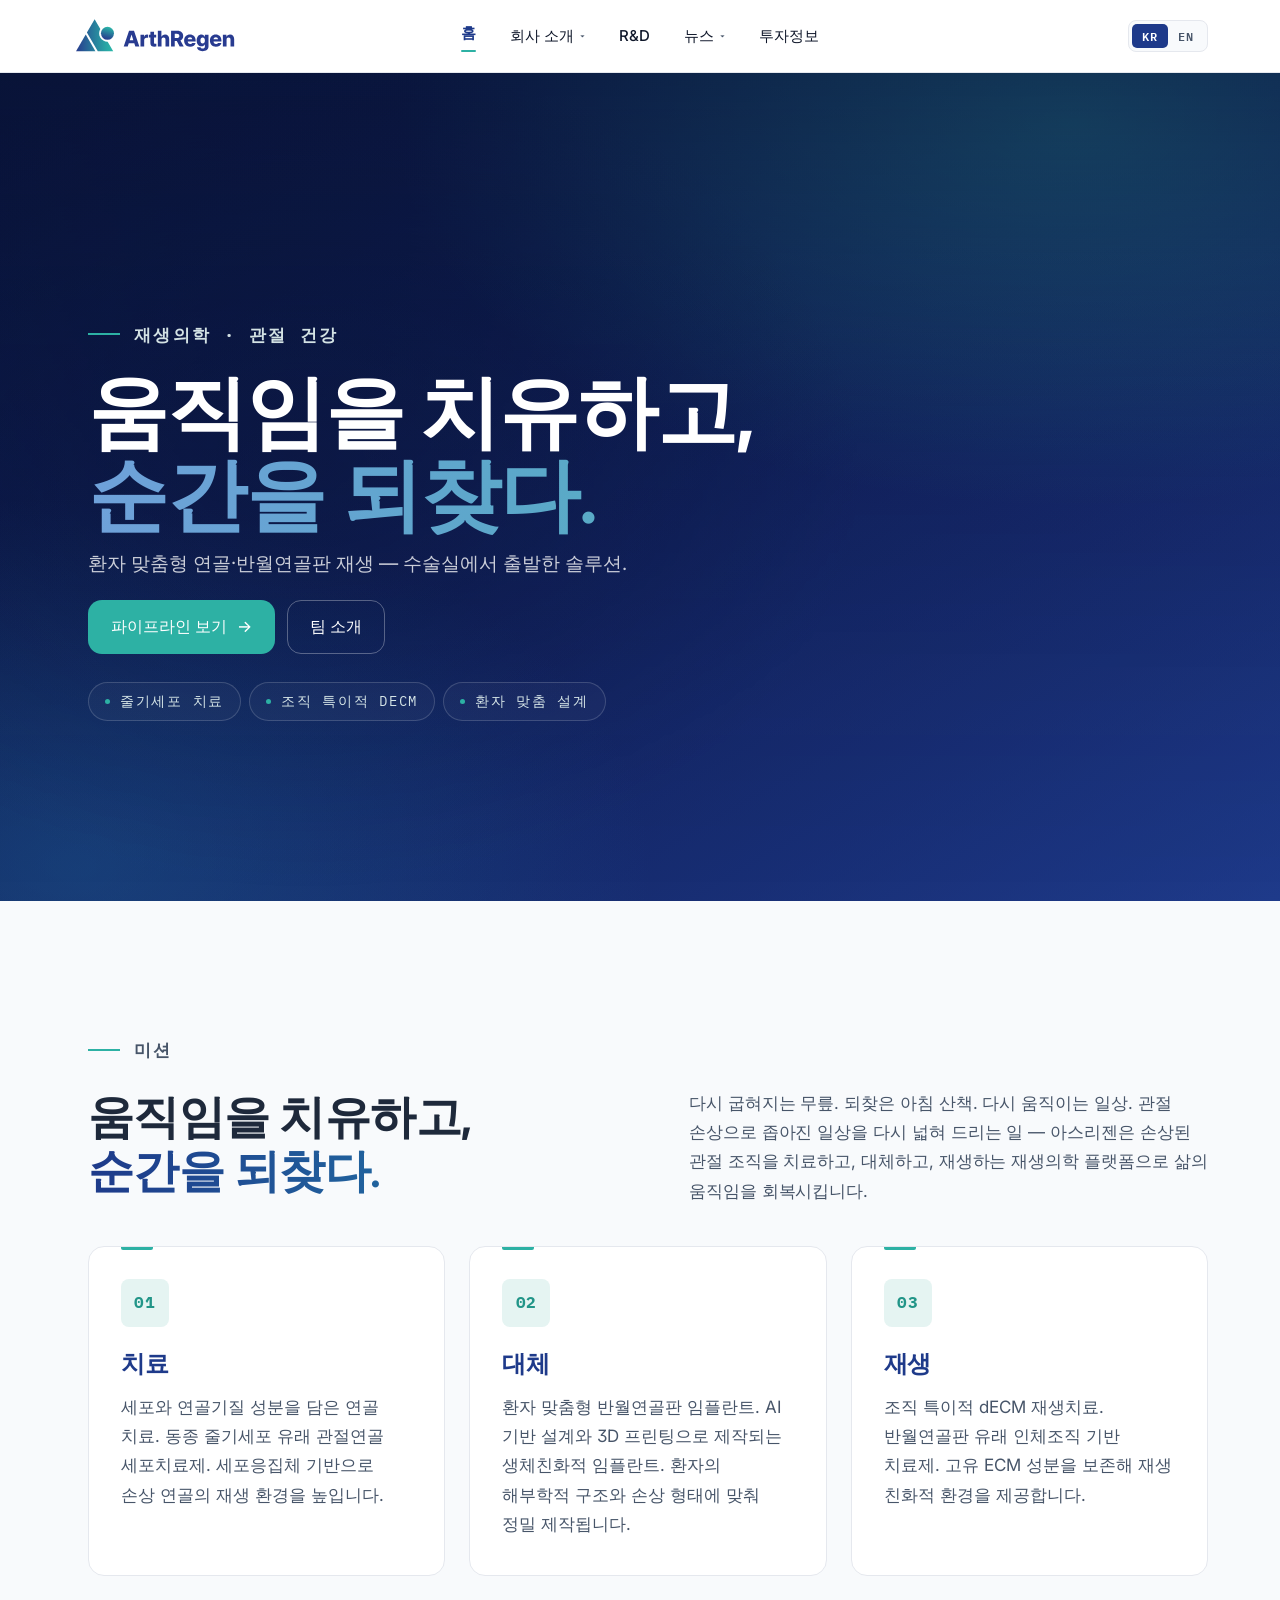
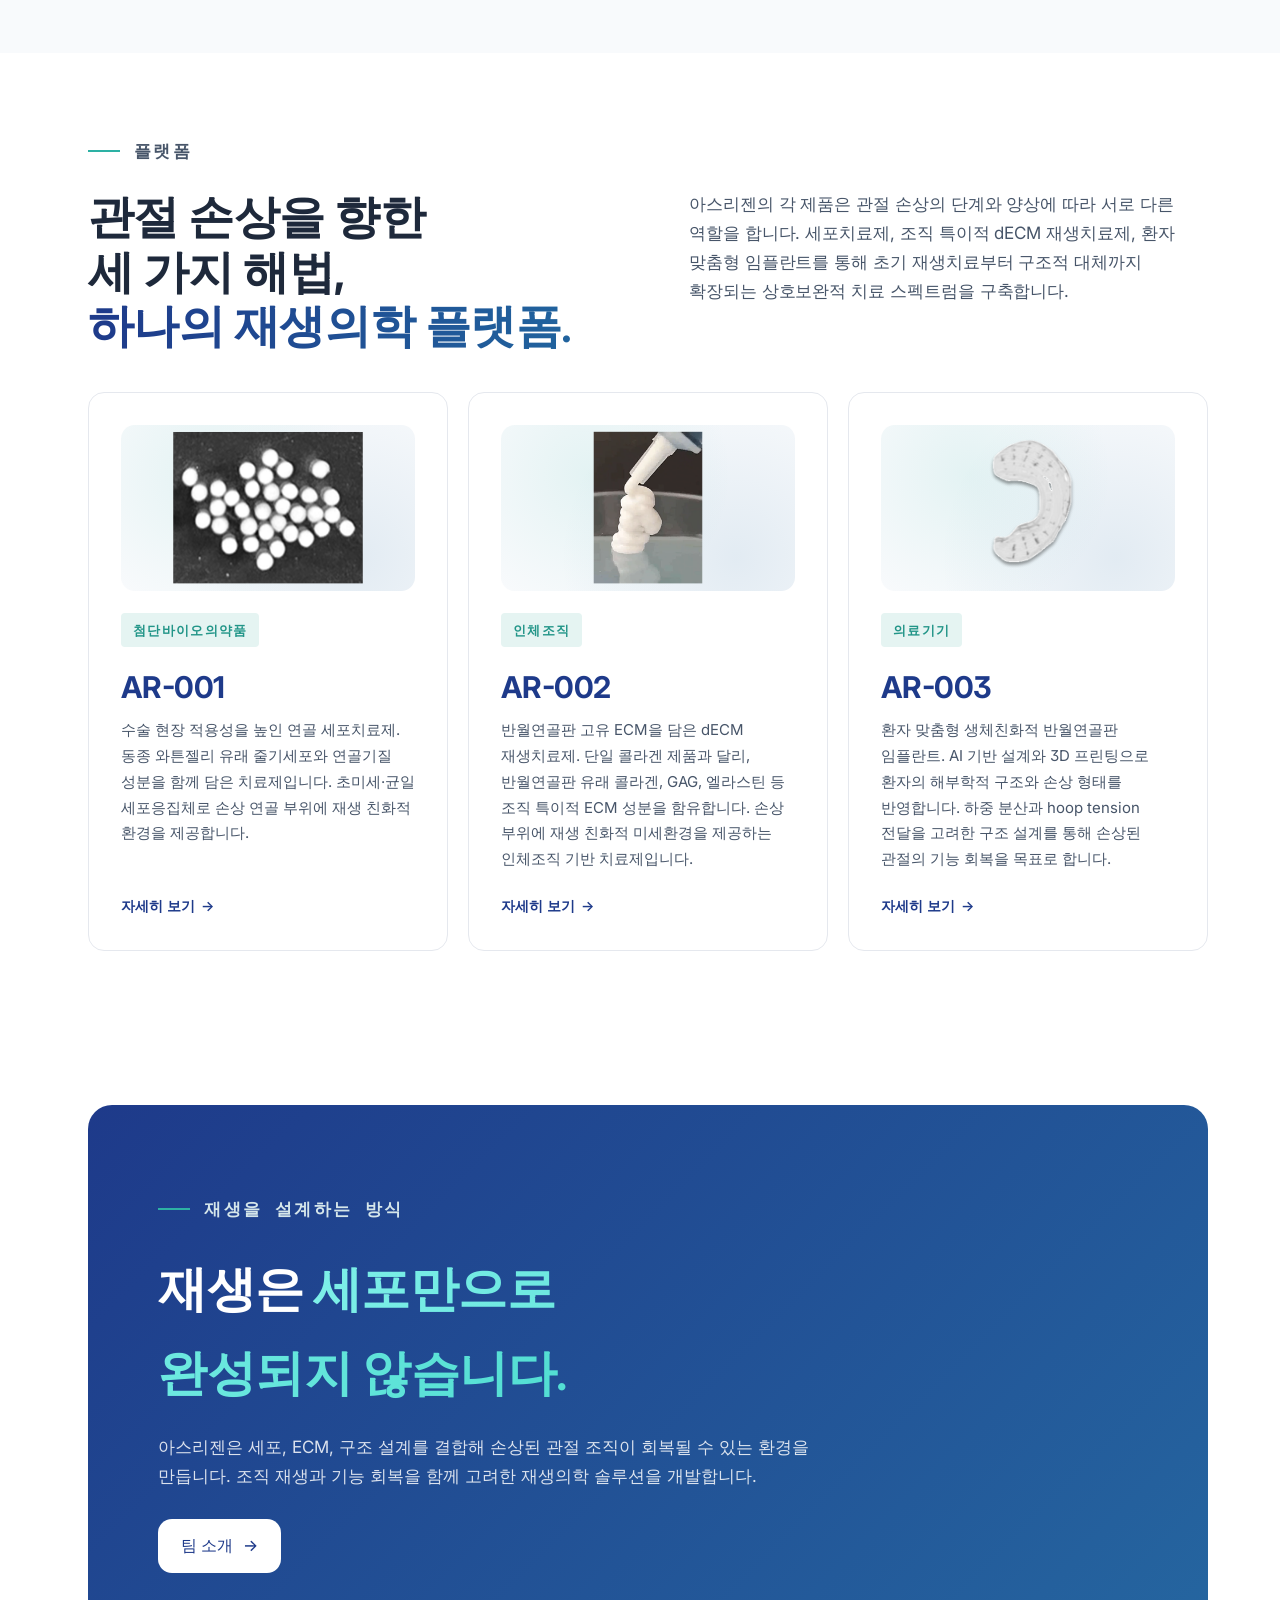
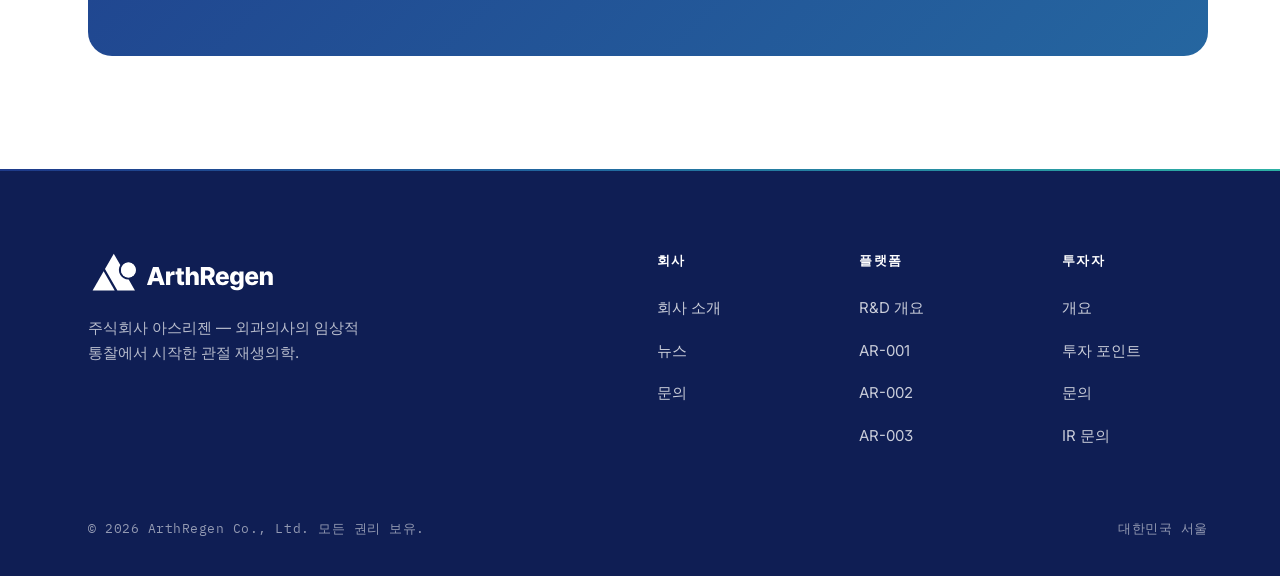
==== commit 130f09da: "add founder page" ====
--- a/index.html
+++ b/index.html
@@ -9,7 +9,7 @@
   <link rel="icon" type="image/svg+xml" href="assets/img/logo.svg" />
   <link rel="preconnect" href="https://fonts.googleapis.com" />
   <link rel="preconnect" href="https://fonts.gstatic.com" crossorigin />
-  <link href="https://fonts.googleapis.com/css2?family=Inter:wght@400;500;600;700&family=IBM+Plex+Mono:wght@400;500&family=Pretendard+Variable&display=swap" rel="stylesheet" />
+  <link href="https://fonts.googleapis.com/css2?family=Inter:wght@300;400;500;600;700&family=IBM+Plex+Mono:wght@400;500&family=Pretendard+Variable&display=swap" rel="stylesheet" />
   <link rel="stylesheet" href="assets/css/styles.css" />
 </head>
 <body data-lang="ko" class="home">
@@ -25,7 +25,12 @@
             <nav aria-label="Primary">
         <ul class="site-nav__links">
           <li><a href="index.html" class="is-active"><span lang="en">Home</span><span lang="ko">홈</span></a></li>
-          <li><a href="about.html"><span lang="en">About</span><span lang="ko">회사 소개</span></a></li>
+          <li class="has-dropdown"><a href="about.html" aria-haspopup="true" aria-expanded="false"><span lang="en">About</span><span lang="ko">회사 소개</span><span class="dropdown-caret" aria-hidden="true">▾</span></a>
+            <ul class="site-nav__dropdown" aria-label="About sections">
+              <li><a href="about.html"><span lang="en">Company</span><span lang="ko">회사</span></a></li>
+              <li><a href="founder.html"><span lang="en">Founder</span><span lang="ko">창립자</span></a></li>
+            </ul>
+          </li>
           <li><a href="rd.html"><span lang="en">R&D</span><span lang="ko">R&D</span></a></li>
           <li class="has-dropdown"><a href="news.html" aria-haspopup="true" aria-expanded="false"><span lang="en">News</span><span lang="ko">뉴스</span><span class="dropdown-caret" aria-hidden="true">▾</span></a>
             <ul class="site-nav__dropdown" aria-label="News sections">
@@ -58,7 +63,7 @@
     </video>
     <div class="container hero__grid">
       <div data-reveal>
-        <div class="eyebrow"><span lang="en">Regenerative Medicine · Joint Health</span><span lang="ko">재생의학 · 관절 건강</span></div>
+        <div class="eyebrow"><span lang="en">Regenerative Medicine<br class="eyebrow-break-mobile" /> · Joint Health</span><span lang="ko">재생의학 · 관절 건강</span></div>
         <h1>
           <span lang="en">Healing motion.<br/><span class="grad">Restoring moments.</span></span>
           <span lang="ko">움직임을 치유하고,<br/><span class="grad">순간을 되찾다.</span></span>
@@ -229,7 +234,12 @@
         <div>
           <h4><span lang="en">Company</span><span lang="ko">회사</span></h4>
           <ul>
-            <li><a href="about.html"><span lang="en">About</span><span lang="ko">회사 소개</span></a></li>
+            <li class="has-dropdown"><a href="about.html" aria-haspopup="true" aria-expanded="false"><span lang="en">About</span><span lang="ko">회사 소개</span><span class="dropdown-caret" aria-hidden="true">▾</span></a>
+            <ul class="site-nav__dropdown" aria-label="About sections">
+              <li><a href="about.html"><span lang="en">Company</span><span lang="ko">회사</span></a></li>
+              <li><a href="founder.html"><span lang="en">Founder</span><span lang="ko">창립자</span></a></li>
+            </ul>
+          </li>
             <li class="has-dropdown"><a href="news.html" aria-haspopup="true" aria-expanded="false"><span lang="en">News</span><span lang="ko">뉴스</span><span class="dropdown-caret" aria-hidden="true">▾</span></a><ul class="site-nav__dropdown" aria-label="News sections"><li><a href="news.html#announcements"><span lang="en">Announcements</span><span lang="ko">공지사항</span></a></li><li><a href="news.html#press"><span lang="en">Press coverage</span><span lang="ko">언론보도</span></a></li><li><a href="news.html#media"><span lang="en">Media</span><span lang="ko">미디어</span></a></li></ul></li>
             <li><a href="investors.html#contact"><span lang="en">Contact</span><span lang="ko">문의</span></a></li>
           </ul>
@@ -253,8 +263,22 @@
           </ul>
         </div>
       </div>
+      <nav class="site-footer__mobile-nav" aria-label="Footer navigation">
+        <ul>
+          <li><a href="index.html"><span lang="en">Home</span><span lang="ko">홈</span></a></li>
+          <li class="has-dropdown"><a href="about.html" aria-haspopup="true" aria-expanded="false"><span lang="en">About</span><span lang="ko">회사 소개</span><span class="dropdown-caret" aria-hidden="true">▾</span></a>
+            <ul class="site-nav__dropdown" aria-label="About sections">
+              <li><a href="about.html"><span lang="en">Company</span><span lang="ko">회사</span></a></li>
+              <li><a href="founder.html"><span lang="en">Founder</span><span lang="ko">창립자</span></a></li>
+            </ul>
+          </li>
+          <li><a href="rd.html"><span lang="en">R&amp;D</span><span lang="ko">R&amp;D</span></a></li>
+          <li><a href="news.html"><span lang="en">News</span><span lang="ko">뉴스</span><span class="dropdown-caret" aria-hidden="true">▾</span></a></li>
+          <li><a href="investors.html"><span lang="en">Investors</span><span lang="ko">투자정보</span></a></li>
+        </ul>
+      </nav>
       <div class="site-footer__bottom">
-        <div>&copy; <span data-year>2026</span> ArthRegen Co., Ltd. <span lang="en">All rights reserved.</span><span lang="ko">모든 권리 보유.</span></div>
+        <div>&copy; <span data-year>2026</span> ArthRegen Co., Ltd. <span class="site-footer__rights"><span lang="en">All rights reserved.</span><span lang="ko">모든 권리 보유.</span></span></div>
         <div><span lang="en">Seoul, Republic of Korea</span><span lang="ko">대한민국 서울</span></div>
       </div>
     </div>
--- a/assets/css/styles.css
+++ b/assets/css/styles.css
@@ -137,6 +137,12 @@
    the body and inflating scrollHeight, creating dead space below the footer. */
 .site-footer .site-nav__dropdown,
 .site-footer .dropdown-caret { display: none; }
+/* Hide the News dropdown (and its caret) in the mobile nav — only News
+   should appear as a single link, not a parent with sub-items. */
+@media (max-width: 960px) {
+  .site-nav__links .has-dropdown .site-nav__dropdown { display: none; }
+  .site-nav__links .has-dropdown .dropdown-caret { display: none; }
+}
 a { color: var(--navy); text-decoration: none; transition: color .2s var(--ease); }
 a:hover { color: var(--teal-600); }
 :focus-visible { outline: 2px solid var(--teal); outline-offset: 3px; border-radius: 4px; }
@@ -203,7 +209,7 @@
 
 /* -------- Layout -------- */
 .container { max-width: var(--container); margin: 0 auto; padding: 0 32px 0 48px; }
-@media (max-width: 720px) { .container { padding: 0 32px 0 36px; } }
+@media (max-width: 720px) { .container { padding: 0 22px 0 24px; } }
 .section { padding: var(--section-y) 0; }
 .section--tight { padding: var(--section-y-tight) 0; }
 /* Tighten the last section's bottom padding so it doesn't create a large
@@ -584,6 +590,7 @@
   .hero {
     min-height: 0;
     display: block;
+    padding: 40px 0 20px;
   }
 }
 /* Background video */
@@ -800,6 +807,10 @@
   line-height: 1.6;
   font-size: .9375rem;
 }
+@media (max-width: 720px) {
+  .card__desc,
+  .pillar p { font-size: .875rem; }
+}
 .card__link {
   font-weight: 600;
   font-size: .875rem;
@@ -1120,7 +1131,7 @@
   font-weight: 600;
   font-family: var(--f-mono);
   font-size: .875rem;
-  letter-spacing: .1em;
+  letter-spacing: .04em;
   text-transform: uppercase;
   border-bottom: 1px solid var(--line-strong);
   padding-top: 16px;
@@ -1138,8 +1149,14 @@
 /* -------- Pipeline stage bar chart -------- */
 .pipeline-table th.pipeline-stage {
   text-align: center;
-  width: 9%;
-  min-width: 88px;
+  /* Equal-width stage columns so the gray grid lines in .pipeline-track__grid
+     (which divides the colspan=5 track into 5 equal 1fr columns) line up
+     exactly with the header column boundaries. min-width must exceed the
+     widest header (PRECLINICAL + padding) so all 5 collapse to the same width. */
+  width: 115px;
+  min-width: 115px;
+  padding-left: 8px;
+  padding-right: 8px;
 }
 .pipeline-table td.pipeline-track {
   position: relative;
@@ -1505,6 +1522,11 @@
   max-width: 64ch;
   line-height: 1.7;
   margin: 0;
+}
+/* Mobile (both languages): bump h1 to 25px, drop lead p to 14px */
+@media (max-width: 720px) {
+  .detail-hero h1 { font-size: 25px; line-height: 1.18; }
+  .detail-hero p { font-size: 14px; line-height: 1.5; }
 }
 .detail-hero__divider {
   border: 0;
@@ -1653,7 +1675,49 @@
 
 /* Hint when only 1 slide exists — controls hidden via JS */
 .carousel.is-single .carousel__arrow,
-.carousel.is-single .carousel__footer { display: none; }
+.carousel.is-single .carousel__footer,
+.carousel.is-single .carousel__thumbs { display: none; }
+
+/* Thumbnail strip — clickable previews under the main carousel */
+.carousel__thumbs {
+  display: flex;
+  flex-wrap: wrap;
+  gap: 10px;
+  margin-top: 16px;
+  padding: 0;
+}
+.carousel__thumb {
+  flex: 0 0 auto;
+  width: 96px;
+  height: 64px;
+  padding: 0;
+  border: 2px solid transparent;
+  border-radius: 6px;
+  background: transparent;
+  cursor: pointer;
+  overflow: hidden;
+  transition: border-color .2s var(--ease), transform .2s var(--ease), opacity .2s var(--ease);
+  opacity: .55;
+}
+.carousel__thumb img {
+  display: block;
+  width: 100%;
+  height: 100%;
+  object-fit: cover;
+}
+.carousel__thumb:hover { opacity: 1; }
+.carousel__thumb.is-active {
+  opacity: 1;
+  border-color: var(--teal);
+}
+.carousel__thumb:focus-visible {
+  outline: 2px solid var(--teal);
+  outline-offset: 2px;
+}
+@media (max-width: 720px) {
+  .carousel__thumbs { gap: 8px; }
+  .carousel__thumb { width: 72px; height: 48px; }
+}
 
 .detail-nav {
   max-width: 920px;
@@ -1721,6 +1785,20 @@
 .detail-nav__back { font-weight: 500; }
 .detail-nav__prev::before { content: "← "; }
 .detail-nav__next::after { content: " →"; }
+/* Mobile: replace "Previous: <date>" / "Next: <date>" text with just larger arrows */
+@media (max-width: 720px) {
+  .detail-nav__prev span,
+  .detail-nav__next span { display: none; }
+  .detail-nav__prev::before,
+  .detail-nav__next::after {
+    font-size: 1.125rem;
+    line-height: 1;
+    font-weight: 300;
+    color: var(--navy);
+  }
+  .detail-nav__prev::before { content: "←"; }
+  .detail-nav__next::after { content: "→"; }
+}
 @media (max-width: 820px) {
   .notice { grid-template-columns: 1fr; }
   .notice__media { min-height: 180px; }
@@ -1763,8 +1841,12 @@
 .contact-grid textarea { min-height: 130px; resize: vertical; }
 .contact-info__row { display: flex; gap: 20px; padding: 18px 0; border-top: 1px solid var(--line); }
 .contact-info__row:first-of-type { border-top: 0; }
-.contact-info__label { font-family: var(--f-mono); font-size: .72rem; font-weight: 600; color: var(--slate); letter-spacing: .12em; text-transform: uppercase; min-width: 120px; }
+.contact-info__label { font-family: var(--f-mono); font-size: .9375rem; font-weight: 600; color: var(--slate); letter-spacing: .12em; text-transform: uppercase; min-width: 120px; }
 .contact-info__value { color: var(--ink); font-size: .9375rem; }
+@media (max-width: 720px) {
+  .contact-info__row { flex-direction: column; gap: 6px; }
+  .contact-info__label { min-width: 0; }
+}
 @media (max-width: 900px) { .contact-grid { grid-template-columns: 1fr; gap: 24px; } }
 
 /* -------- Footer -------- */
@@ -1813,6 +1895,9 @@
   margin-top: 18px;
   line-height: 1.6;
 }
+/* Mobile-only simplified footer nav — hidden by default, shown via media query below */
+.site-footer__mobile-nav { display: none; }
+
 .site-footer__bottom {
   display: flex; justify-content: space-between; align-items: center;
   padding-top: 32px;
@@ -1826,6 +1911,51 @@
 @media (max-width: 820px) {
   .site-footer__grid { grid-template-columns: 1fr 1fr; gap: 40px; }
   .site-footer__brand { grid-column: 1 / -1; }
+}
+/* Compact mobile footer — brand full-width on top, then 3 menu groups in
+   a 2-column grid (회사 + 플랫폼 on row 1, 투자자 on row 2). Tighter
+   spacing throughout. */
+@media (max-width: 720px) {
+  .site-footer { padding: 56px 0 28px; }
+  .site-footer__grid {
+    grid-template-columns: 1fr;
+    row-gap: 16px;
+    padding-bottom: 8px;
+  }
+  /* Hide the grouped Company/Platform/Investors columns on mobile */
+  .site-footer__grid > div:not(.site-footer__brand) { display: none; }
+  .site-footer__brand { grid-column: 1 / -1; }
+  .site-footer__brand-img { height: 36px; }
+  .site-footer__brand p { margin-top: 8px; font-size: .75rem; line-height: 1.4; max-width: 36ch; }
+  /* Simplified mobile-only nav (mirrors top nav) */
+  .site-footer__mobile-nav { display: block; padding-bottom: 8px; }
+  .site-footer__mobile-nav ul {
+    list-style: none; padding: 0; margin: 0;
+    display: flex; flex-direction: column; gap: 4px;
+  }
+  .site-footer__mobile-nav li { margin: 0; line-height: 1.35; }
+  .site-footer__mobile-nav a {
+    color: rgba(255,255,255,.85);
+    font-size: .8125rem;
+    line-height: 1.35;
+    display: inline-flex;
+    align-items: center;
+    gap: 4px;
+  }
+  .site-footer__mobile-nav a:hover { color: var(--teal); }
+  .site-footer__mobile-nav .dropdown-caret {
+    font-size: .75rem;
+    opacity: .7;
+  }
+  .site-footer__bottom { padding-top: 16px; padding-bottom: 12px; font-size: .75rem; line-height: 1.4; }
+  /* Break the rights-reserved phrase onto its own line on mobile */
+  .site-footer__rights { display: block; }
+  /* Korean only: stack "대한민국 서울" below the copyright block */
+  body[data-lang="ko"] .site-footer__bottom {
+    flex-direction: column;
+    align-items: flex-start;
+    gap: 14px;
+  }
 }
 
 /* -------- Page hero -------- */
@@ -1985,6 +2115,75 @@
   padding-bottom: clamp(40px, 5.5vw, 64px);
 }
 
+/* Mobile-only type scale reductions for hero, callout, page-hero — these
+   sections take too much vertical room at default sizes on small screens.
+   Placed after the base rules so they win the cascade at the same
+   specificity. */
+@media (max-width: 720px) {
+  .hero h1 { font-size: clamp(2.5rem, 9vw, 3rem); }
+  body[data-lang="en"] .hero h1 { font-size: clamp(1.75rem, 7.8vw, 2.25rem); line-height: 1.08; }
+  .hero p { line-height: 1.45; }
+  .hero p :lang(ko), .hero p [lang="ko"] { line-height: 1.5; }
+  .callout h2 { font-size: clamp(1.875rem, 7vw, 2.25rem); line-height: 1.18; }
+  .callout h2 :lang(ko), .callout h2 [lang="ko"] { line-height: 1.22; }
+  .callout p { font-size: .9375rem; line-height: 1.5; }
+  .callout p :lang(ko), .callout p [lang="ko"] { line-height: 1.55; }
+  /* Page-hero (about / rd / news / investors / announcement details) on mobile —
+     both languages: h1 34px, lead p 14px */
+  .page-hero h1 { font-size: 34px; line-height: 1.15; }
+  body[data-lang="en"] .page-hero h1 { font-size: 34px; line-height: 1.15; }
+  .page-hero p { font-size: 14px; }
+  body[data-lang="en"] .page-hero p { font-size: 14px; }
+  /* English-only: slightly taller page-hero banner on mobile */
+  body[data-lang="en"] .page-hero { padding-top: 96px; padding-bottom: 96px; }
+  /* News page only (both languages): reduce hero height on mobile.
+     Must override the unified .page-hero min-height: clamp(560px, ...). */
+  body.page-news .page-hero { padding-top: 32px; padding-bottom: 110px; min-height: 440px; justify-content: flex-end; }
+  /* Eyebrows: unify to 15px on mobile across hero, page-hero, section, callout */
+  .eyebrow,
+  .hero .eyebrow,
+  .page-hero .eyebrow,
+  .callout .eyebrow,
+  body[data-lang="en"] .hero .eyebrow,
+  body[data-lang="en"] .page-hero .eyebrow { font-size: 15px; }
+  /* English: drop non-hero eyebrows to 12px on mobile */
+  body[data-lang="en"] .eyebrow,
+  body[data-lang="en"] .page-hero .eyebrow,
+  body[data-lang="en"] .callout .eyebrow { font-size: 12px; }
+  /* Hero eyebrow — English mobile: 10px */
+  body[data-lang="en"] .hero .eyebrow { font-size: 10px; }
+  /* Hero H1 — English mobile: 34px (covers .grad via inherit) */
+  body[data-lang="en"] .hero h1 { font-size: 34px; line-height: 1.08; }
+  /* Hero lead paragraph — English mobile: 14px */
+  body[data-lang="en"] .hero p { font-size: 14px; }
+  /* Hero CTA buttons — Korean mobile (base): slightly smaller font/pill */
+  .hero__cta .btn { padding: 9px 14px; font-size: .8125rem; border-radius: 12px; }
+  /* Hero CTA buttons — English mobile: 12px font, taller pill */
+  body[data-lang="en"] .hero__cta .btn { padding: 12px 16px; font-size: 12px; }
+  /* Hero chips — Korean mobile (base): smaller font/height */
+  .hero__chips li { font-size: .75rem; padding: 4px 12px; }
+  /* Hero chips — EN mobile: 10px, total height 27px */
+  body[data-lang="en"] .hero__chips li { font-size: 10px; padding: 5px 14px; line-height: 1.5; }
+  /* Tighten the gap between CTAs and the chip row on mobile */
+  .hero__chips { margin-top: 16px; }
+  /* English-only: slightly smaller product card tag pill */
+  body[data-lang="en"] .card__tag { font-size: .72rem; padding: 5px 10px; }
+}
+/* Eyebrow line break helper — shown only on mobile */
+.eyebrow-break-mobile { display: none; }
+@media (max-width: 720px) {
+  .eyebrow-break-mobile { display: inline; }
+}
+/* About-page CEO heading: line break "Founder's / message." on mobile only,
+   and let the otherwise-nowrap heading wrap. Also hide the desktop-only
+   forced break in the CEO lead paragraph so EN text flows naturally on mobile. */
+.ceo-h2-break-mobile { display: none; }
+@media (max-width: 720px) {
+  .ceo-h2-break-mobile { display: inline; }
+  body[data-lang="en"] #ceo .sec-head h2 { text-wrap: wrap; }
+  .lead-break-desktop { display: none; }
+}
+
 /* -------- Pillars -------- */
 .pillars {
   display: grid;
@@ -2056,6 +2255,7 @@
 }
 @media (max-width: 900px) { .pillars { grid-template-columns: 1fr 1fr; } }
 @media (max-width: 620px) { .pillars { grid-template-columns: 1fr; } }
+@media (max-width: 720px) { .pillar p { font-size: .875rem; } }
 .section--dark .pillar {
   background: rgba(255,255,255,.04);
   border-color: rgba(255,255,255,.08);
@@ -2381,6 +2581,14 @@
 }
 .ceo-greeting__body p { margin: 0 0 1.15rem; }
 :lang(ko) .ceo-greeting__body, .ceo-greeting__body[lang="ko"] { line-height: 1.85; }
+@media (max-width: 720px) {
+  /* English: lighter weight 300 + tighter line-height */
+  body[data-lang="en"] .ceo-greeting__body { font-size: .9375rem; font-weight: 300; line-height: 1.55; }
+  /* Korean: keep readable normal weight, just slightly smaller font + tighter line-height */
+  body[data-lang="ko"] .ceo-greeting__body { font-size: .9375rem; font-weight: 400; line-height: 1.65; }
+  body[data-lang="ko"] .ceo-greeting__body :lang(ko),
+  body[data-lang="ko"] .ceo-greeting__body [lang="ko"] { font-weight: 400; line-height: 1.65; }
+}
 .ceo-greeting__sign {
   margin-top: 36px;
   padding-top: 28px;
@@ -2412,6 +2620,84 @@
   margin-top: 0;
   line-height: 1;
 }
+/* Subtle CTA under the founder signature linking to the dedicated profile page */
+.ceo-greeting__profile-link {
+  margin-top: 24px;
+}
+.ceo-greeting__profile-link .arrow {
+  display: inline-block;
+  transition: transform .2s var(--ease);
+}
+.ceo-greeting__profile-link:hover .arrow { transform: translateX(3px); }
+
+/* Founder page — metrics disclaimer caption under the key metrics grid */
+.metrics-disclaimer {
+  margin-top: 28px;
+  font-family: var(--f-mono);
+  font-size: .75rem;
+  letter-spacing: .04em;
+  color: var(--slate);
+  max-width: 60ch;
+}
+/* Founder page — closing CTA button row, no callout box */
+.founder-closing-cta {
+  display: flex;
+  gap: 12px;
+  flex-wrap: wrap;
+  align-items: center;
+  align-self: end;
+}
+/* Founder page — timeline labels are word phrases (not 4-digit years), so
+   scale the label down and bump the body copy for readability. */
+body.page-founder .timeline__year {
+  font-size: clamp(1.25rem, 1.7vw, 1.5rem);
+  letter-spacing: -0.012em;
+}
+body.page-founder .timeline__item li {
+  font-size: 1rem;
+  line-height: 1.6;
+}
+/* Founder page — Key Metrics pillars: 4 across on desktop, 2×2 on mobile */
+body.page-founder #metrics .pillars {
+  grid-template-columns: repeat(4, 1fr);
+}
+@media (max-width: 720px) {
+  body.page-founder #metrics .pillars {
+    grid-template-columns: 1fr 1fr;
+  }
+}
+/* Founder page — Key Metrics: hide the 01/02/... number badges (and their
+   bordered box) so each card leads with the stat itself */
+body.page-founder #metrics .pillar__icon { display: none; }
+/* Founder page — Key Metrics: equalize card heights across rows so all 4
+   cards share the same border/box. Tighter padding + caption line-height
+   make each card read closer to a square. */
+body.page-founder #metrics .pillars {
+  grid-auto-rows: 1fr;
+}
+body.page-founder #metrics .pillar {
+  padding: 24px 22px;
+  display: flex;
+  flex-direction: column;
+  justify-content: center;
+  gap: 10px;
+}
+body.page-founder #metrics .pillar h3 {
+  margin: 0;
+}
+body.page-founder #metrics .pillar p {
+  margin: 0;
+  line-height: 1.35;
+}
+/* Founder page — intro variant without portrait: body spans the full width */
+.ceo-greeting--no-photo {
+  grid-template-columns: 1fr;
+  gap: 0;
+}
+/* Founder page — Career Foundation timeline: tighter gap between items
+   (last item keeps its existing padding-bottom: 0 from base rule) */
+body.page-founder #career .timeline__item { padding-bottom: 28px; }
+body.page-founder #career .timeline__item:last-child { padding-bottom: 0; }
 @media (max-width: 820px) {
   .ceo-greeting { grid-template-columns: 1fr; gap: 36px; }
   .ceo-greeting__photo { max-width: 180px; position: static; aspect-ratio: auto; }
@@ -2489,6 +2775,17 @@
 @media (max-width: 820px) {
   #ceo .sec-head p,
   #company .sec-head p { padding-top: 0; }
+}
+@media (max-width: 720px) {
+  #ceo .sec-head { margin-bottom: 18px; }
+  /* Tighten the gap between the CEO photo and the message body on mobile */
+  #ceo .ceo-greeting { gap: 20px; }
+  /* Slightly smaller portrait on mobile */
+  #ceo .ceo-greeting__photo { max-width: 150px; }
+  /* Slightly inset the company-info cards on mobile so they don't run edge-to-edge */
+  #company .cards { padding-inline: 10px; }
+  /* Trim bottom padding inside the company cards on mobile */
+  #company .card { padding-bottom: 20px; }
 }
 /* English-only: stack the CEO lead paragraph BELOW the h2 instead of beside
    it. Korean keeps the 2-column layout. */
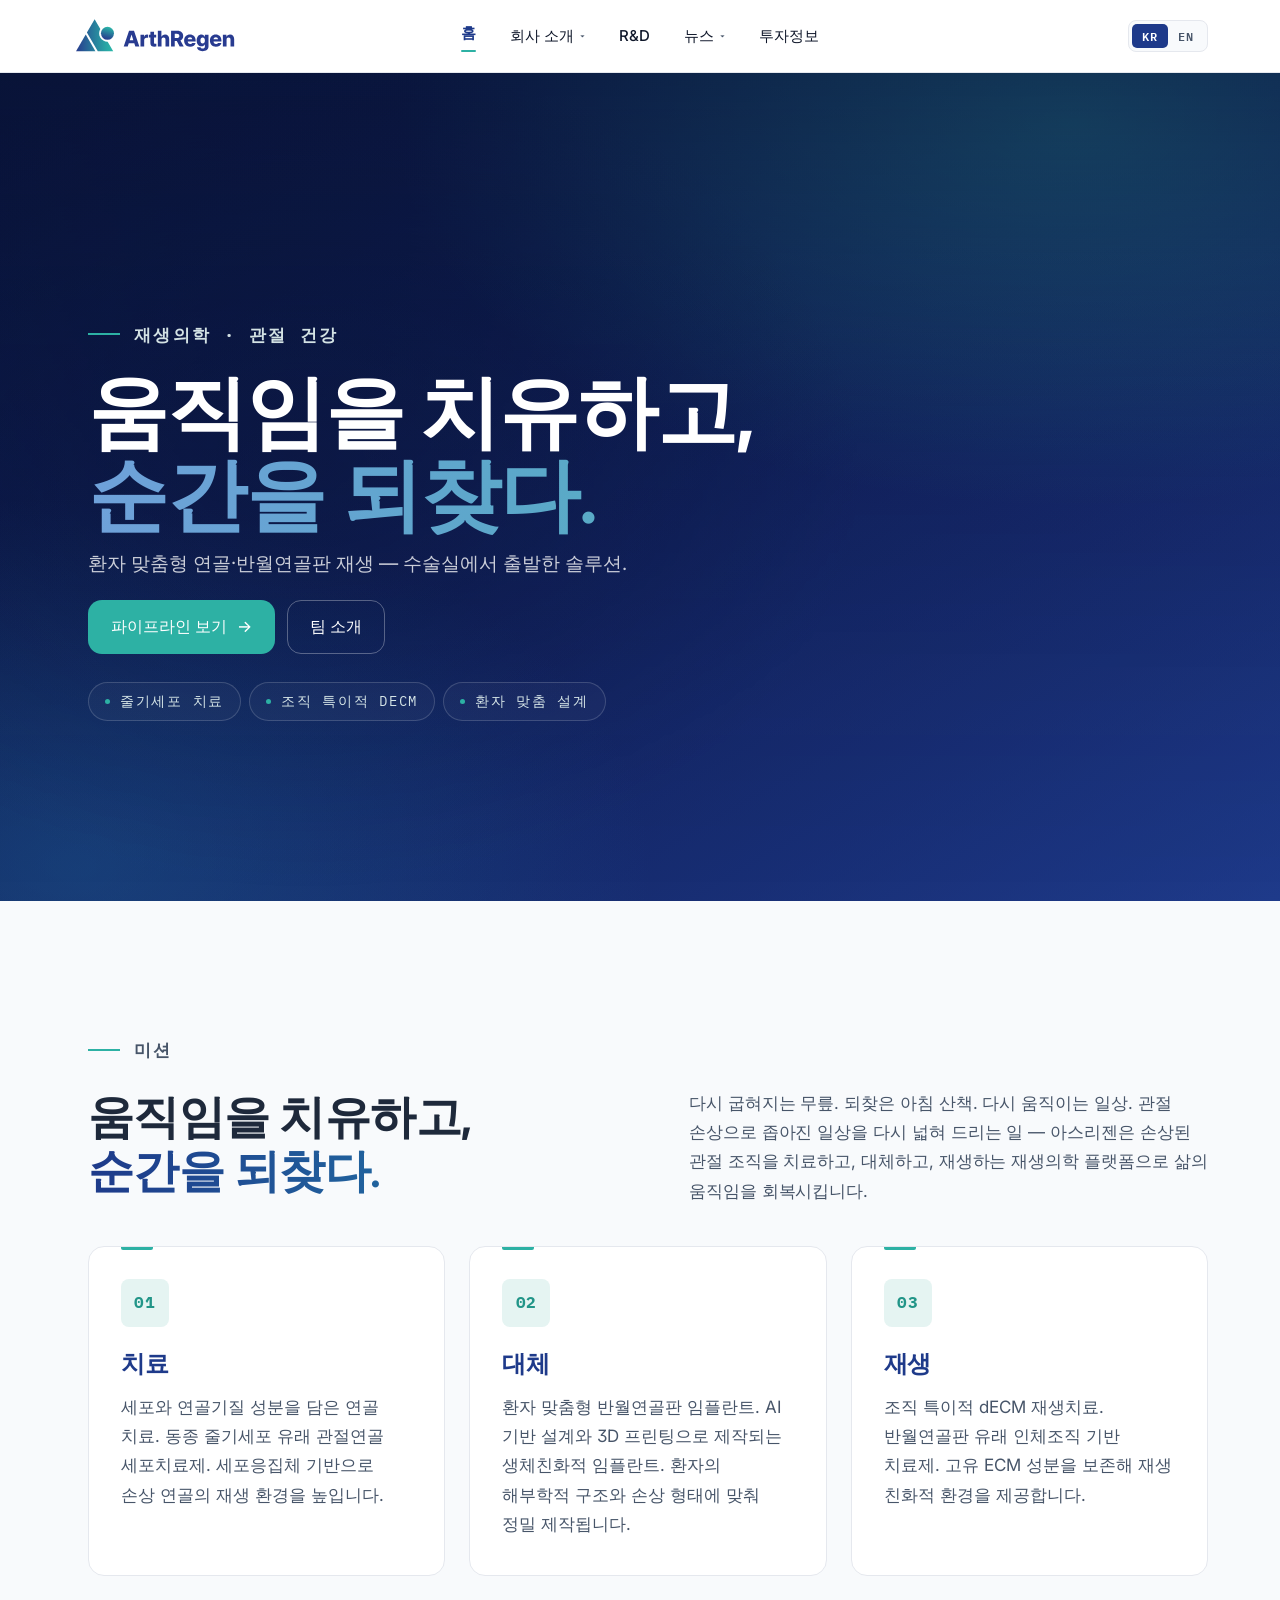
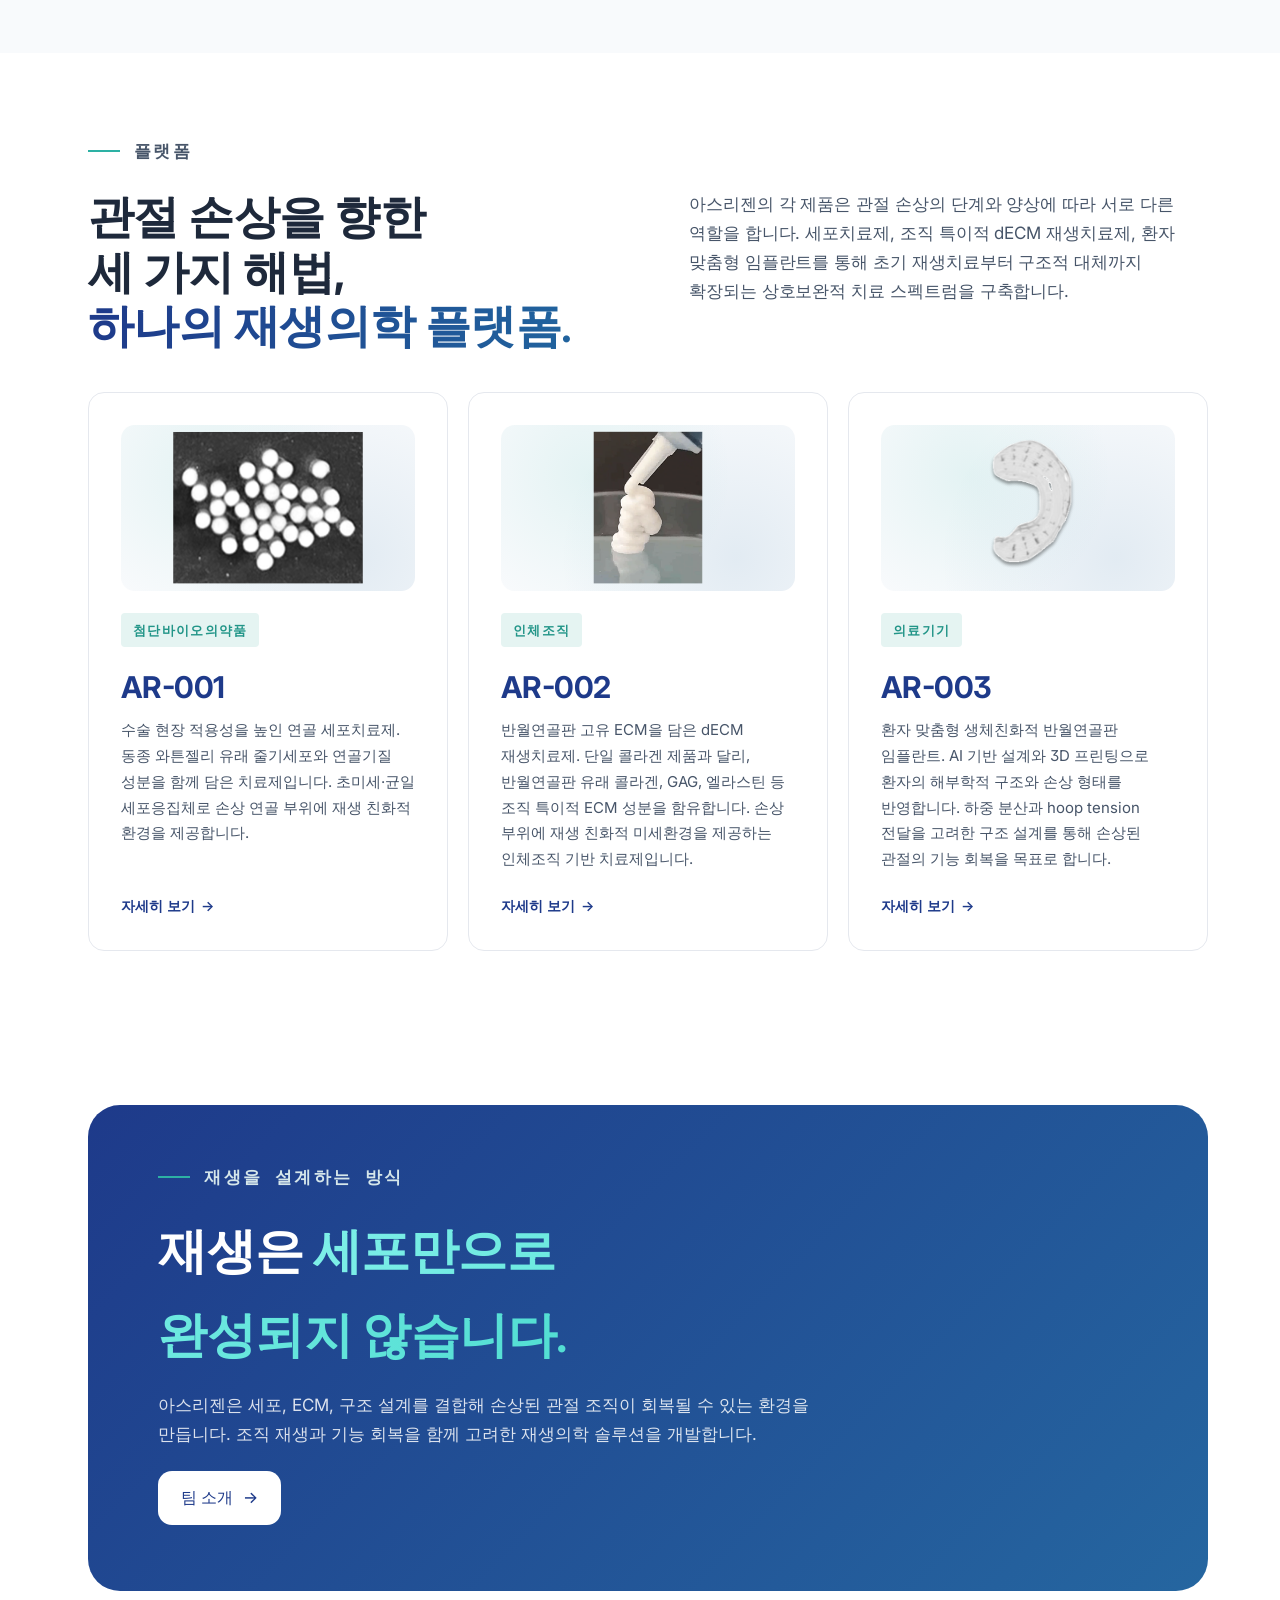
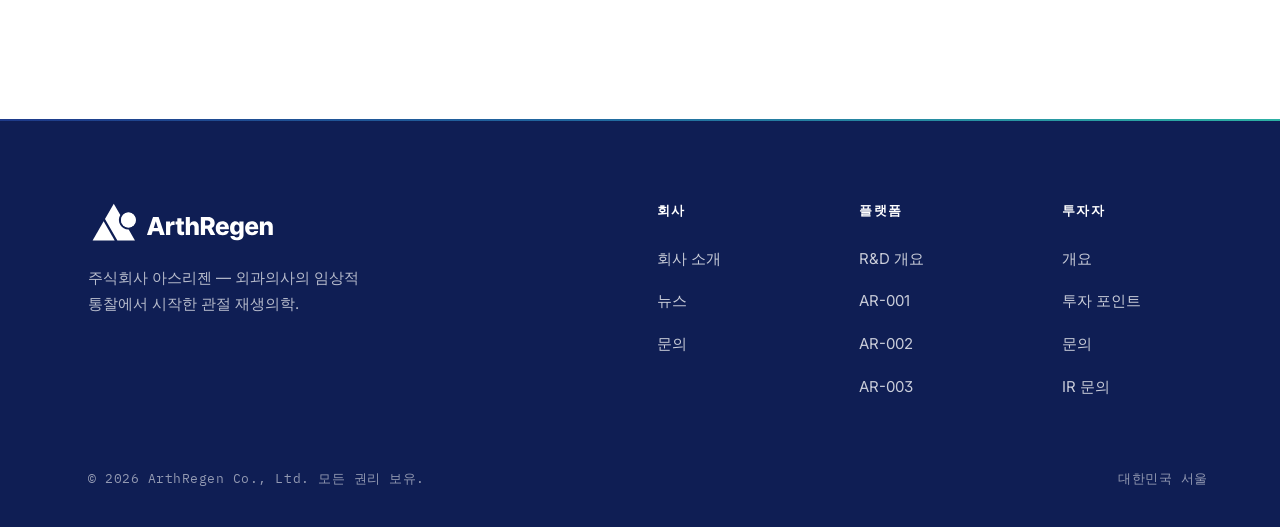
==== commit d392f9f8: "many edits" ====
--- a/index.html
+++ b/index.html
@@ -91,7 +91,7 @@
   </section>
 
   <!-- ===== MISSION STRIP ===== -->
-  <section class="section section--alt">
+  <section class="section section--alt" id="mission">
     <div class="container sec-head" data-reveal>
       <div>
         <div class="eyebrow"><span lang="en">Our Mission</span><span lang="ko">미션</span></div>
@@ -134,7 +134,7 @@
   </section>
 
   <!-- ===== PRODUCTS ===== -->
-  <section class="section">
+  <section class="section" id="platform">
     <div class="container sec-head" data-reveal>
       <div>
         <div class="eyebrow"><span lang="en">Platform</span><span lang="ko">플랫폼</span></div>
--- a/assets/css/styles.css
+++ b/assets/css/styles.css
@@ -137,12 +137,10 @@
    the body and inflating scrollHeight, creating dead space below the footer. */
 .site-footer .site-nav__dropdown,
 .site-footer .dropdown-caret { display: none; }
-/* Hide the News dropdown (and its caret) in the mobile nav — only News
-   should appear as a single link, not a parent with sub-items. */
-@media (max-width: 960px) {
-  .site-nav__links .has-dropdown .site-nav__dropdown { display: none; }
-  .site-nav__links .has-dropdown .dropdown-caret { display: none; }
-}
+/* Mobile dropdowns (About, News) stay visible inside the hamburger drawer
+   so users can expand to the sub-items (Company/Founder, Announcements/etc.)
+   — the inline-nested layout is defined under the mobile media query below
+   and the JS already toggles `.is-open` on the parent <li>. */
 a { color: var(--navy); text-decoration: none; transition: color .2s var(--ease); }
 a:hover { color: var(--teal-600); }
 :focus-visible { outline: 2px solid var(--teal); outline-offset: 3px; border-radius: 4px; }
@@ -215,6 +213,9 @@
 /* Tighten the last section's bottom padding so it doesn't create a large
    empty gap above the footer */
 main > section:last-child { padding-bottom: clamp(90px, 8.8vw, 138px); }
+@media (min-width: 768px) {
+  main > section:last-child { padding-bottom: clamp(110px, 10vw, 160px); }
+}
 .section--alt { background: var(--bg-alt); }
 .section--dark { background: var(--navy-900); color: rgba(255,255,255,.82); }
 .section--dark h1, .section--dark h2, .section--dark h3, .section--dark h4 { color: #fff; }
@@ -468,6 +469,22 @@
   color: var(--navy);
 }
 .site-nav__links a.is-active::after {
+  content: "";
+  display: block;
+  height: 2px;
+  background: var(--teal);
+  margin-top: 4px;
+  border-radius: 2px;
+}
+/* Dropdown items: underline only the word, matching the nav bar's bar style
+   (2px teal bar with a 4px gap below the text). Drawn on the visible lang
+   <span> so it spans only the word width. */
+.site-nav__dropdown a.is-active::after { display: none; }
+.site-nav__dropdown a.is-active > span[lang] {
+  display: inline-block;
+  position: relative;
+}
+.site-nav__dropdown a.is-active > span[lang]::after {
   content: "";
   display: block;
   height: 2px;
@@ -565,6 +582,10 @@
     border-bottom: 1px solid var(--line);
   }
   .site-nav__dropdown li:last-child a { border-bottom: 0; }
+
+  /* Mobile-only: News has no dropdown — render it as a plain link */
+  .site-nav__links a[href="news.html"] + .site-nav__dropdown { display: none; }
+  .site-nav__links a[href="news.html"] .dropdown-caret { display: none; }
 }
 
 /* -------- Hero -------- */
@@ -590,8 +611,10 @@
   .hero {
     min-height: 0;
     display: block;
-    padding: 40px 0 20px;
-  }
+    padding: 76px 0 64px;
+  }
+  /* Shift the hero background video slightly left on mobile */
+  .hero .hero__video { object-position: 20% center; }
 }
 /* Background video */
 .hero__video {
@@ -809,7 +832,7 @@
 }
 @media (max-width: 720px) {
   .card__desc,
-  .pillar p { font-size: .875rem; }
+  .pillar p { font-size: .8125rem; }
 }
 .card__link {
   font-weight: 600;
@@ -970,11 +993,11 @@
 
 /* -------- Pull quote / callout -------- */
 .callout {
-  padding: clamp(52px, 6.5vw, 88px) clamp(40px, 5.5vw, 80px);
+  padding: clamp(32px, 4vw, 60px) clamp(40px, 5.5vw, 80px) clamp(42px, 5.2vw, 72px);
   /* Diagonal gradient — top-left to bottom-right, navy to blue. */
   background: linear-gradient(135deg, #1E3A8A 0%, #2566A0 100%);
   color: rgba(255,255,255,.86);
-  border-radius: 24px;
+  border-radius: 32px;
   position: relative;
   overflow: hidden;
 }
@@ -994,9 +1017,11 @@
   max-width: 24ch;
   font-size: clamp(2.375rem, 3.8vw, 3.25rem);
   letter-spacing: -0.02em;
-  margin-bottom: 18px;
+  margin-bottom: 12px;
 }
 .callout p { color: rgba(255,255,255,.84); max-width: 62ch; font-size: 1.0625rem; }
+.callout .eyebrow { margin-bottom: 18px; }
+.callout .mt-m { margin-top: 22px; }
 
 /* -------- Timeline -------- */
 .timeline { position: relative; padding-left: 32px; }
@@ -2120,13 +2145,18 @@
    Placed after the base rules so they win the cascade at the same
    specificity. */
 @media (max-width: 720px) {
-  .hero h1 { font-size: clamp(2.5rem, 9vw, 3rem); }
-  body[data-lang="en"] .hero h1 { font-size: clamp(1.75rem, 7.8vw, 2.25rem); line-height: 1.08; }
+  .hero h1 { font-size: clamp(2.5rem, 9vw, 3rem); line-height: 1.2; }
+  body[data-lang="en"] .hero h1 { font-size: clamp(1.75rem, 7.8vw, 2.25rem); line-height: 1.2; }
   .hero p { line-height: 1.45; }
   .hero p :lang(ko), .hero p [lang="ko"] { line-height: 1.5; }
   .callout h2 { font-size: clamp(1.875rem, 7vw, 2.25rem); line-height: 1.18; }
   .callout h2 :lang(ko), .callout h2 [lang="ko"] { line-height: 1.22; }
-  .callout p { font-size: .9375rem; line-height: 1.5; }
+  .callout p { font-size: .8125rem; line-height: 1.5; }
+  /* Tighten vertical rhythm between callout elements on mobile */
+  .callout .eyebrow { margin-bottom: 10px; }
+  .callout h2 { margin-bottom: 8px; }
+  .callout .mt-s { margin-top: 8px; }
+  .callout .mt-m { margin-top: 14px; }
   .callout p :lang(ko), .callout p [lang="ko"] { line-height: 1.55; }
   /* Page-hero (about / rd / news / investors / announcement details) on mobile —
      both languages: h1 34px, lead p 14px */
@@ -2153,7 +2183,7 @@
   /* Hero eyebrow — English mobile: 10px */
   body[data-lang="en"] .hero .eyebrow { font-size: 10px; }
   /* Hero H1 — English mobile: 34px (covers .grad via inherit) */
-  body[data-lang="en"] .hero h1 { font-size: 34px; line-height: 1.08; }
+  body[data-lang="en"] .hero h1 { font-size: 34px; line-height: 1.2; }
   /* Hero lead paragraph — English mobile: 14px */
   body[data-lang="en"] .hero p { font-size: 14px; }
   /* Hero CTA buttons — Korean mobile (base): slightly smaller font/pill */
@@ -2162,10 +2192,15 @@
   body[data-lang="en"] .hero__cta .btn { padding: 12px 16px; font-size: 12px; }
   /* Hero chips — Korean mobile (base): smaller font/height */
   .hero__chips li { font-size: .75rem; padding: 4px 12px; }
+  /* Hero chips — Korean only: shorter pill height (same 12px font) */
+  body[data-lang="ko"] .hero__chips li { padding: 1px 12px; line-height: 1.4; }
   /* Hero chips — EN mobile: 10px, total height 27px */
   body[data-lang="en"] .hero__chips li { font-size: 10px; padding: 5px 14px; line-height: 1.5; }
   /* Tighten the gap between CTAs and the chip row on mobile */
-  .hero__chips { margin-top: 16px; }
+  .hero__chips { margin-top: 28px; }
+  /* Stack hero chips vertically on mobile so each chip sits on its own line
+     (both languages — KR was wrapping into 2 rows, EN already stacked). */
+  .hero__chips { flex-direction: column; align-items: flex-start; gap: 8px; }
   /* English-only: slightly smaller product card tag pill */
   body[data-lang="en"] .card__tag { font-size: .72rem; padding: 5px 10px; }
 }
@@ -2694,10 +2729,194 @@
   grid-template-columns: 1fr;
   gap: 0;
 }
+/* Founder page — Founder Intro sec-head: stack h2 and lead vertically on
+   every screen size (mirroring the mobile single-column layout), with
+   tighter gap below the lead before the body paragraphs */
+body.page-founder #intro .sec-head {
+  grid-template-columns: 1fr;
+  gap: 18px;
+  margin-bottom: 24px;
+}
+body.page-founder #intro .sec-head p {
+  padding-top: 0;
+  max-width: none;
+}
+/* Founder page — tighter vertical padding for the Founder Intro section */
+body.page-founder #intro { padding-top: 80px; padding-bottom: 80px; }
+@media (max-width: 720px) {
+  body.page-founder #intro { padding-top: 48px; padding-bottom: 48px; }
+}
+/* Founder page — slightly reduce top padding of Key Metrics section */
+body.page-founder #metrics { padding-top: 56px; }
+@media (max-width: 720px) {
+  body.page-founder #metrics { padding-top: 32px; }
+}
 /* Founder page — Career Foundation timeline: tighter gap between items
    (last item keeps its existing padding-bottom: 0 from base rule) */
-body.page-founder #career .timeline__item { padding-bottom: 28px; }
+body.page-founder #career .timeline__item { padding-bottom: 14px; }
 body.page-founder #career .timeline__item:last-child { padding-bottom: 0; }
+/* Founder page — Career Foundation: align li description text with the year
+   label (these items don't use the date-prefix <strong>, so the negative
+   ul margin and large li padding-left aren't needed) */
+body.page-founder #career .timeline__item ul { margin-left: 0; }
+body.page-founder #career .timeline__item li { padding-left: 0; }
+/* Founder page — Founder Intro body paragraphs: tighter spacing between them */
+body.page-founder #intro .ceo-greeting__body p { margin: 0 0 .6rem; }
+body.page-founder #intro .ceo-greeting__body p:last-of-type { margin-bottom: 0; }
+/* Founder page — Areas of Expertise pillars: equalize heights across rows
+   on every screen size (desktop, tablet, mobile) */
+body.page-founder #expertise .pillars { grid-auto-rows: 1fr; }
+/* Same equalization for Global Relevance pillars */
+body.page-founder #relevance .pillars { grid-auto-rows: 1fr; }
+/* Global Relevance: keep all 3 pillars in a single horizontal row on
+   tablet too (base rule collapses to 2 cols at ≤900px, restored here).
+   Mobile (≤720px) still falls back to a single-column stack. */
+@media (min-width: 721px) {
+  body.page-founder #relevance .pillars { grid-template-columns: repeat(3, 1fr); }
+}
+/* Mobile only: strip card border / background / ::after gradient strip on
+   the four content-heavy pillar sections so the copy reads inline instead
+   of in heavy boxes (Home Mission, Founder Expertise & Relevance, Investors
+   Why). Founder Key Metrics keeps its boxed cards. */
+@media (max-width: 720px) {
+  body.home #mission .pillar,
+  body.page-founder #expertise .pillar,
+  body.page-founder #relevance .pillar,
+  #why .pillar {
+    background: transparent;
+    border: 0;
+    box-shadow: none;
+    padding: 0;
+    border-radius: 0;
+  }
+  body.home #mission .pillar::before,
+  body.home #mission .pillar::after,
+  body.page-founder #expertise .pillar::before,
+  body.page-founder #expertise .pillar::after,
+  body.page-founder #relevance .pillar::before,
+  body.page-founder #relevance .pillar::after,
+  #why .pillar::before,
+  #why .pillar::after {
+    display: none;
+  }
+  /* Restore vertical rhythm between stacked items since cards collapse */
+  body.home #mission .pillars,
+  body.page-founder #expertise .pillars,
+  body.page-founder #relevance .pillars,
+  #why .pillars {
+    gap: 28px;
+    grid-auto-rows: auto;
+  }
+  /* Home Platform (AR-001/002/003) product cards: keep all original
+     positioning/padding, only hide the visible border on mobile. */
+  body.home #platform .card {
+    border-color: transparent;
+    box-shadow: none;
+  }
+  body.home #platform .card::after { display: none; }
+  /* Slightly smaller product tag pill on mobile */
+  body.home #platform .card__tag {
+    font-size: .6875rem;
+    padding: 5px 10px;
+    margin-bottom: 10px;
+  }
+  /* Tighter spacing between product visual → tag → name on mobile */
+  body.home #platform .product-visual { margin-bottom: 14px; }
+  body.home #platform .card__name { margin: 0 0 8px; }
+  /* Tighter gap between AR-001/002/003 stacked cards on mobile.
+     With invisible borders, vertical padding inside each card just creates
+     dead space — collapse it so the next image sits closer to the previous
+     card's "자세히 보기 →" link. */
+  body.home #platform .cards { gap: 0; }
+  body.home #platform .card { padding-top: 20px; padding-bottom: 20px; }
+  /* Tighter gap between the platform sec-head (lead p) and the cards row */
+  body.home #platform .sec-head { margin-bottom: 16px; }
+  /* Tighter gap between the mission sec-head (lead p) and the pillars row */
+  body.home #mission .sec-head { margin-bottom: 20px; }
+  /* Tighten gap between the Platform section and the "How we design
+     regeneration" callout section that follows it (mobile only) */
+  body.home #platform { padding-bottom: 24px; }
+  body.home #platform + .section { padding-top: 24px; }
+  /* Slightly smaller mission lead on mobile */
+  body.home #mission .lead { font-size: .9375rem; }
+  /* Slightly smaller platform lead on mobile (same treatment as mission lead) */
+  body.home #platform .lead { font-size: .9375rem; }
+  /* Slightly reduce page-hero lead p on mobile (about / rd / news / investors) */
+  .page-hero p,
+  body[data-lang="en"] .page-hero p { font-size: 13px; }
+  /* About page #company info cards: hide visible borders on mobile only */
+  #company .card {
+    border-color: transparent;
+    box-shadow: none;
+  }
+  #company .card::after { display: none; }
+  /* Lay each pillar out as: number badge + h3 on row 1, body p on row 2.
+     This makes the icon read inline with the title (side-by-side) and the
+     body copy flows the full content width underneath. */
+  body.home #mission .pillar,
+  body.page-founder #expertise .pillar,
+  body.page-founder #relevance .pillar,
+  #why .pillar {
+    display: grid;
+    grid-template-columns: auto 1fr;
+    grid-template-areas:
+      "icon h3"
+      "p    p";
+    column-gap: 10px;
+    row-gap: 6px;
+    align-items: center;
+  }
+  /* Strip the colored badge box — keep just the number itself, left-aligned */
+  body.home #mission .pillar__icon,
+  body.page-founder #expertise .pillar__icon,
+  body.page-founder #relevance .pillar__icon,
+  #why .pillar__icon {
+    grid-area: icon;
+    margin-bottom: 0;
+    width: auto;
+    height: auto;
+    padding: 0;
+    background: transparent;
+    color: var(--teal-600);
+    font-size: 1.25rem;
+    letter-spacing: .04em;
+  }
+  body.home #mission .pillar h3,
+  body.page-founder #expertise .pillar h3,
+  body.page-founder #relevance .pillar h3,
+  #why .pillar h3 {
+    grid-area: h3;
+    margin-bottom: 0;
+  }
+  body.home #mission .pillar p,
+  body.page-founder #expertise .pillar p,
+  body.page-founder #relevance .pillar p,
+  #why .pillar p {
+    grid-area: p;
+  }
+}
+/* Tablet-only: shrink Global Relevance cards so they read closer to square
+   (213px wide → ~260–290px tall instead of 447px) by reducing padding,
+   font sizes, and line-heights. */
+@media (min-width: 721px) and (max-width: 900px) {
+  body.page-founder #relevance .pillar {
+    padding: 22px 20px 24px;
+  }
+  body.page-founder #relevance .pillar__icon {
+    width: 40px; height: 40px;
+    font-size: .75rem;
+    margin-bottom: 16px;
+  }
+  body.page-founder #relevance .pillar h3 {
+    font-size: 1.125rem;
+    margin-bottom: 8px;
+    line-height: 1.25;
+  }
+  body.page-founder #relevance .pillar p {
+    font-size: .8125rem;
+    line-height: 1.45;
+  }
+}
 @media (max-width: 820px) {
   .ceo-greeting { grid-template-columns: 1fr; gap: 36px; }
   .ceo-greeting__photo { max-width: 180px; position: static; aspect-ratio: auto; }
